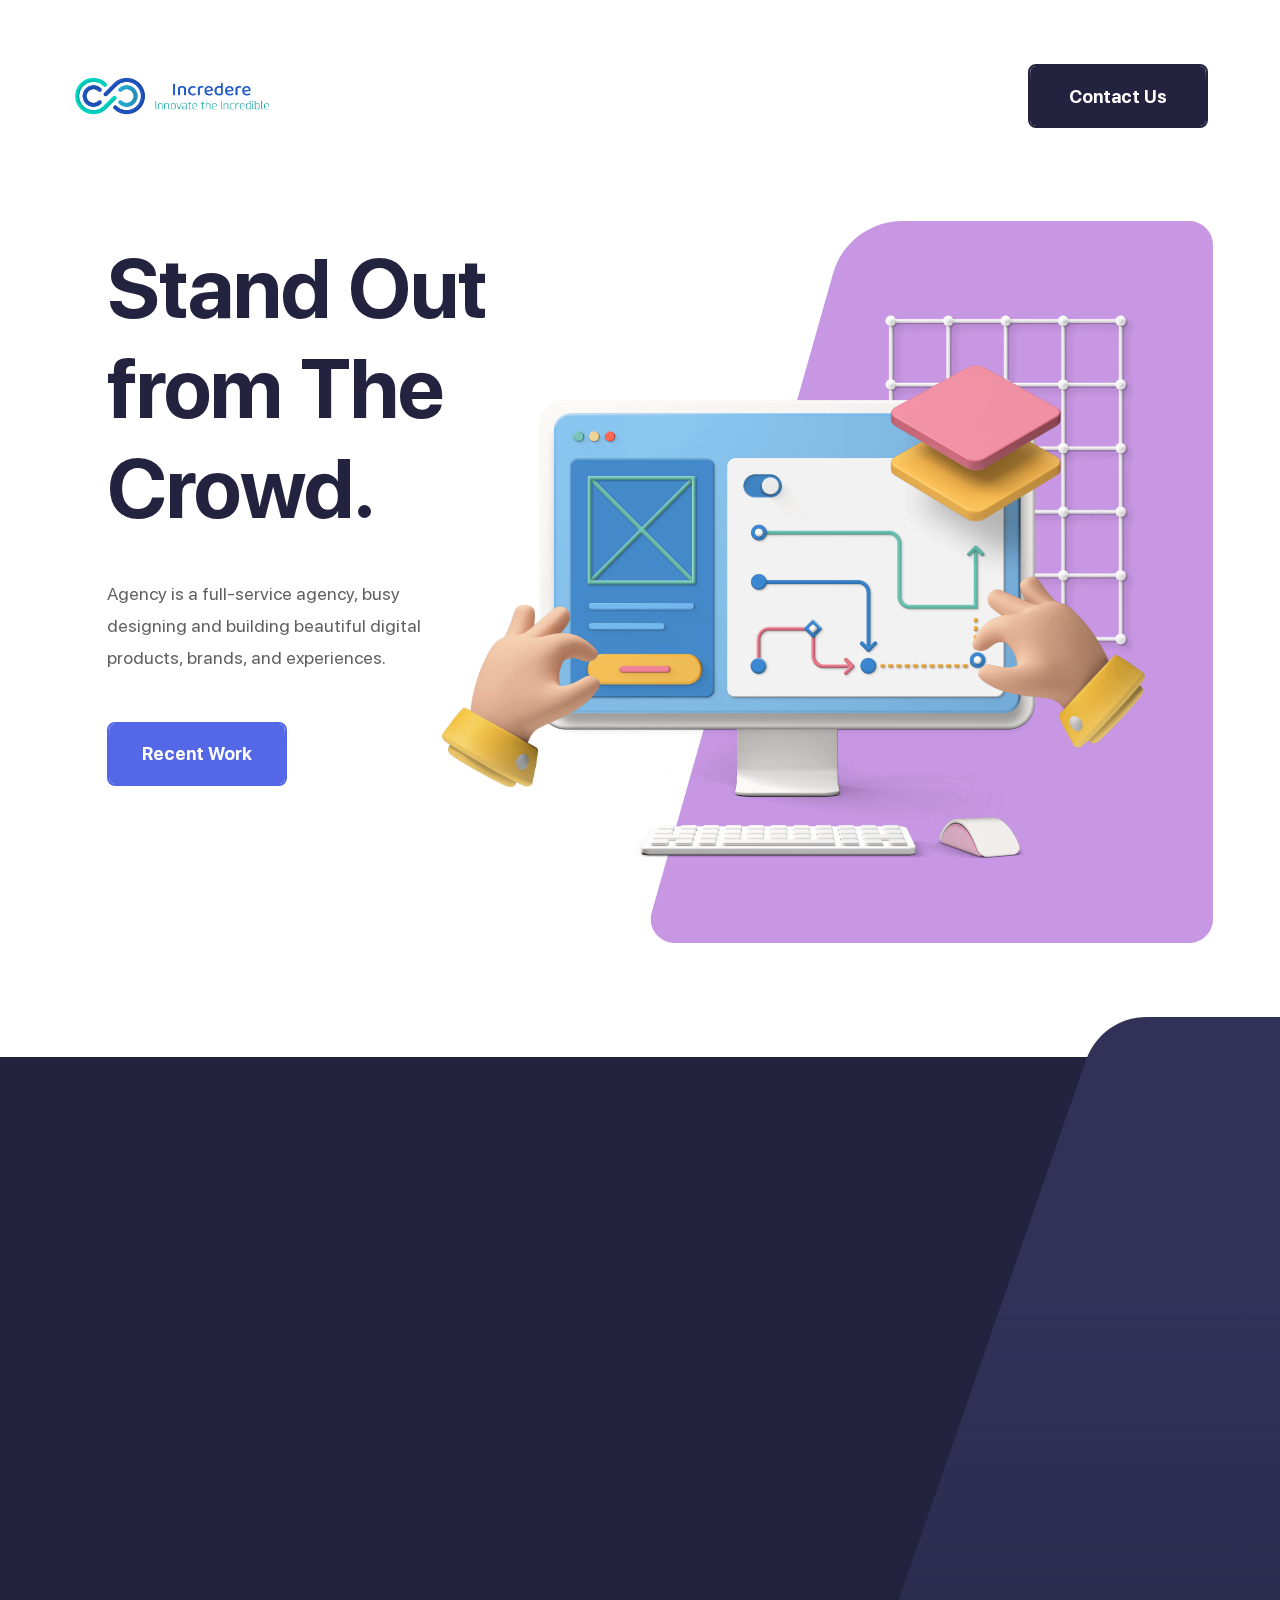
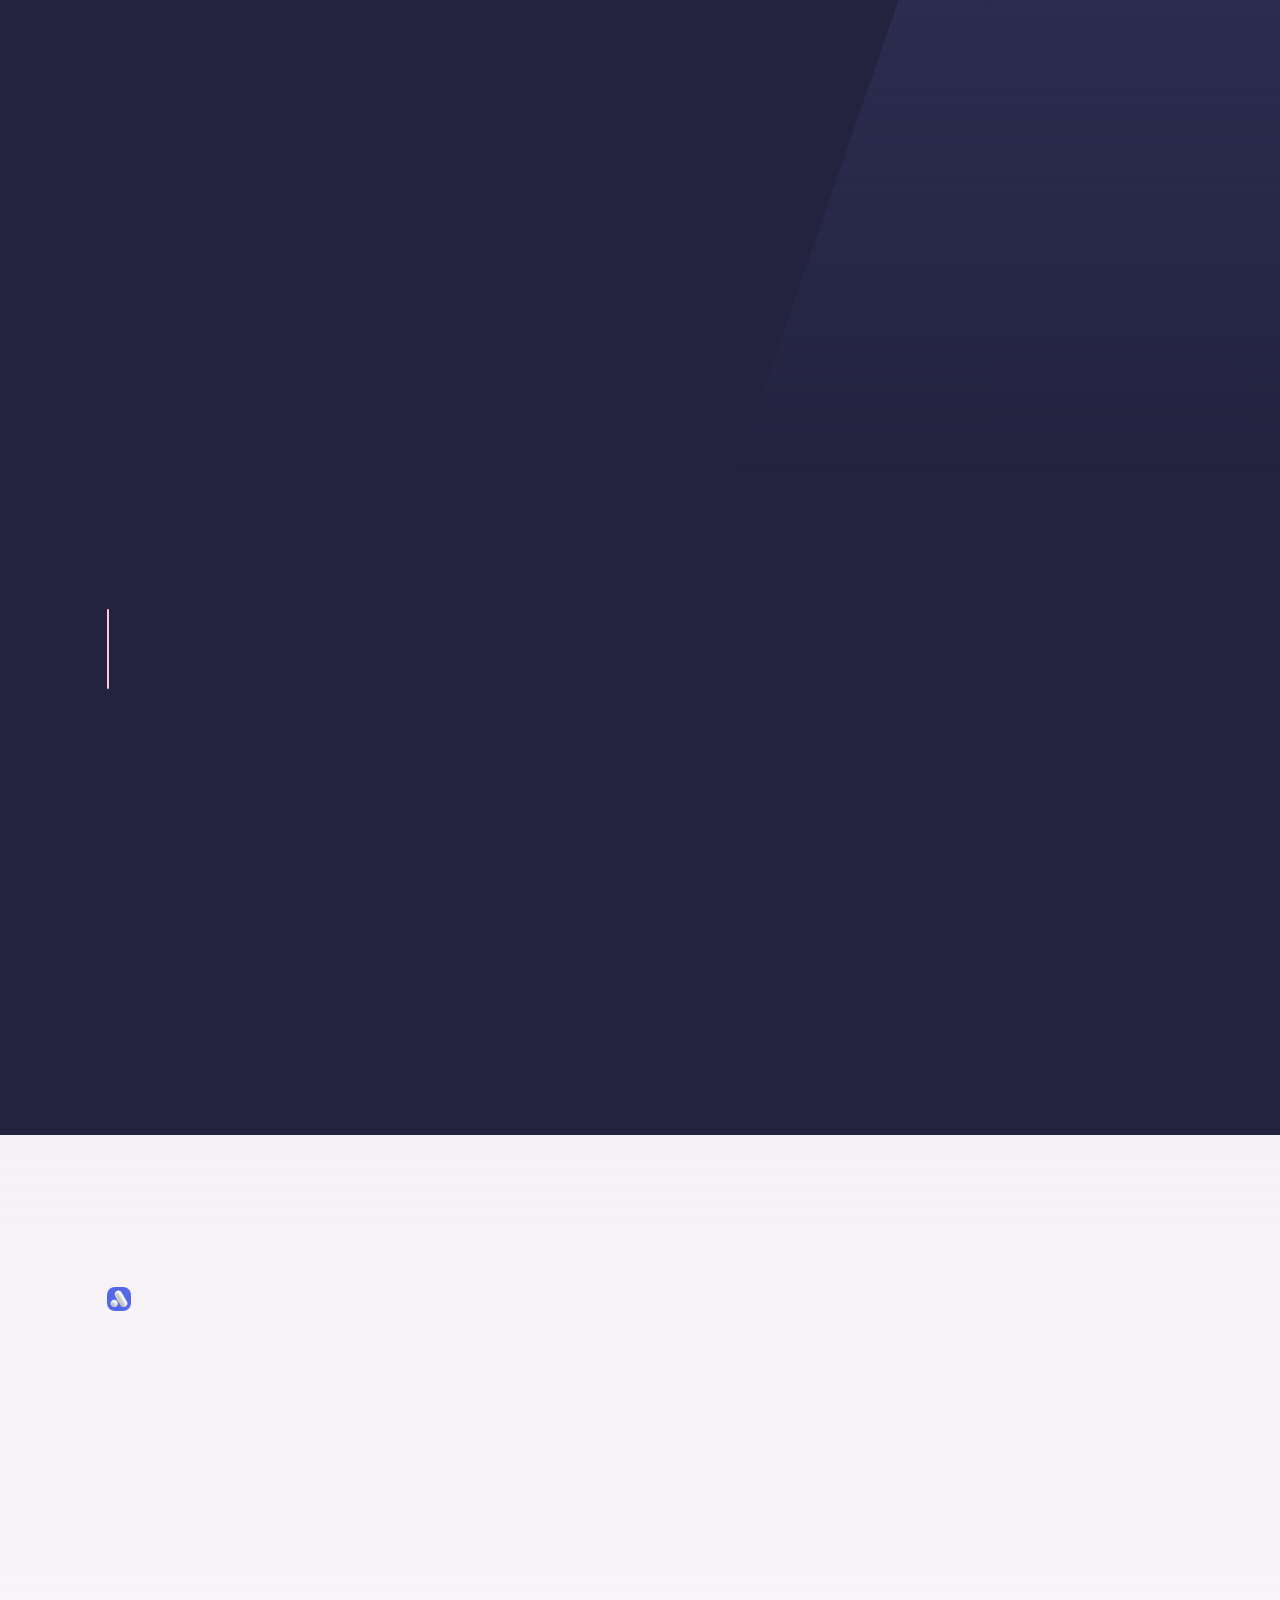
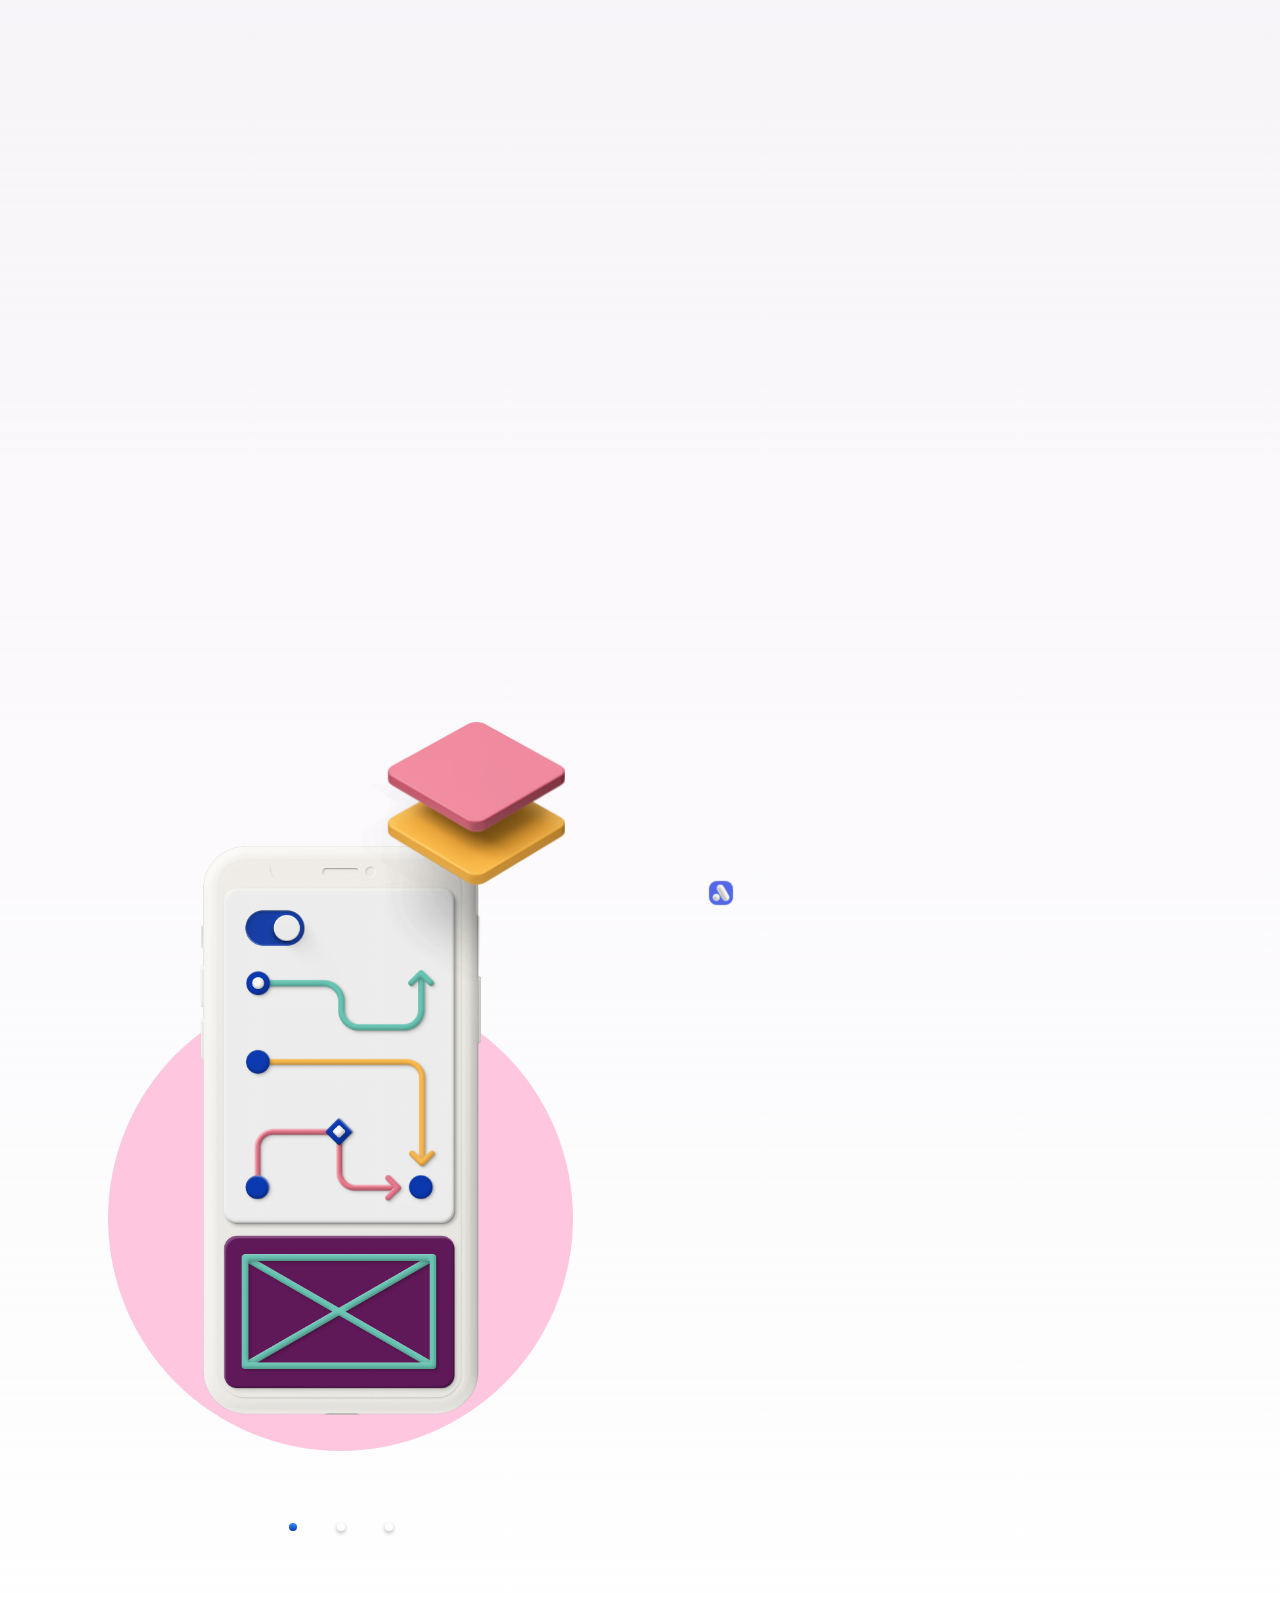
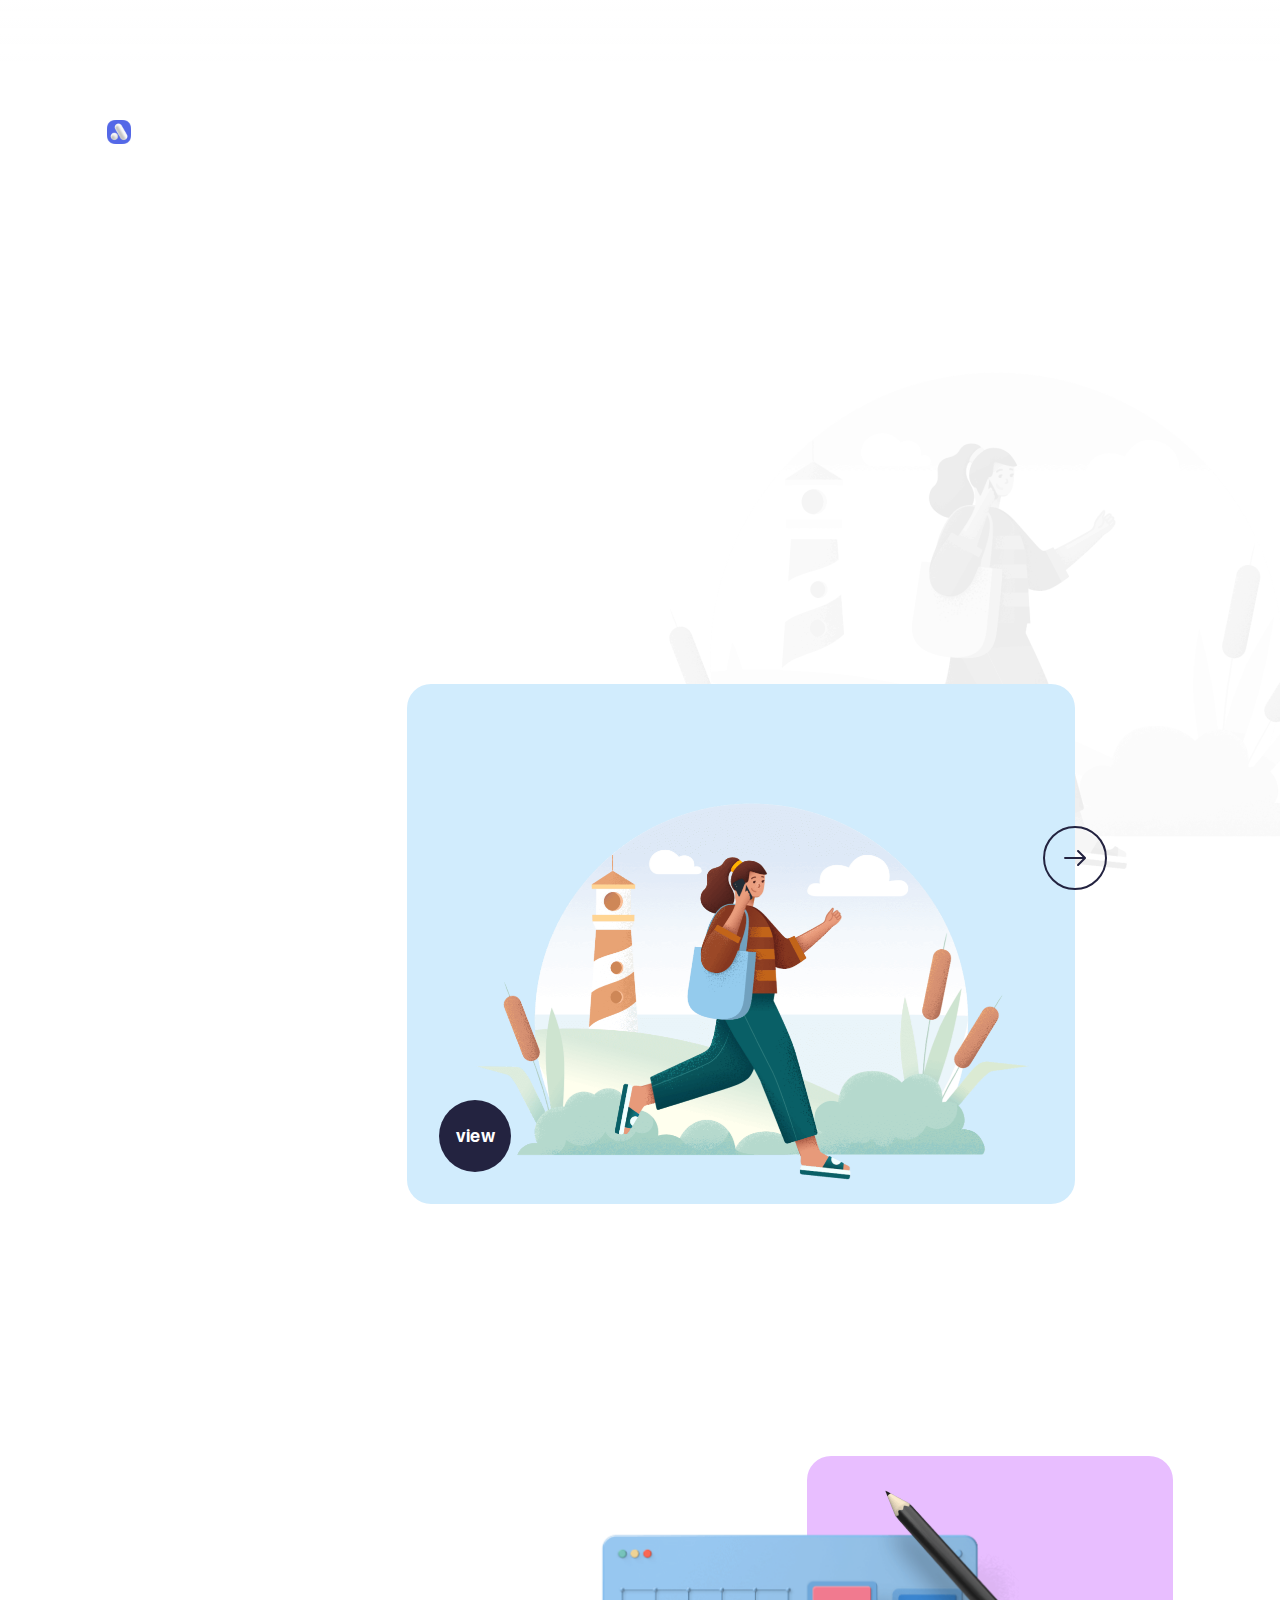
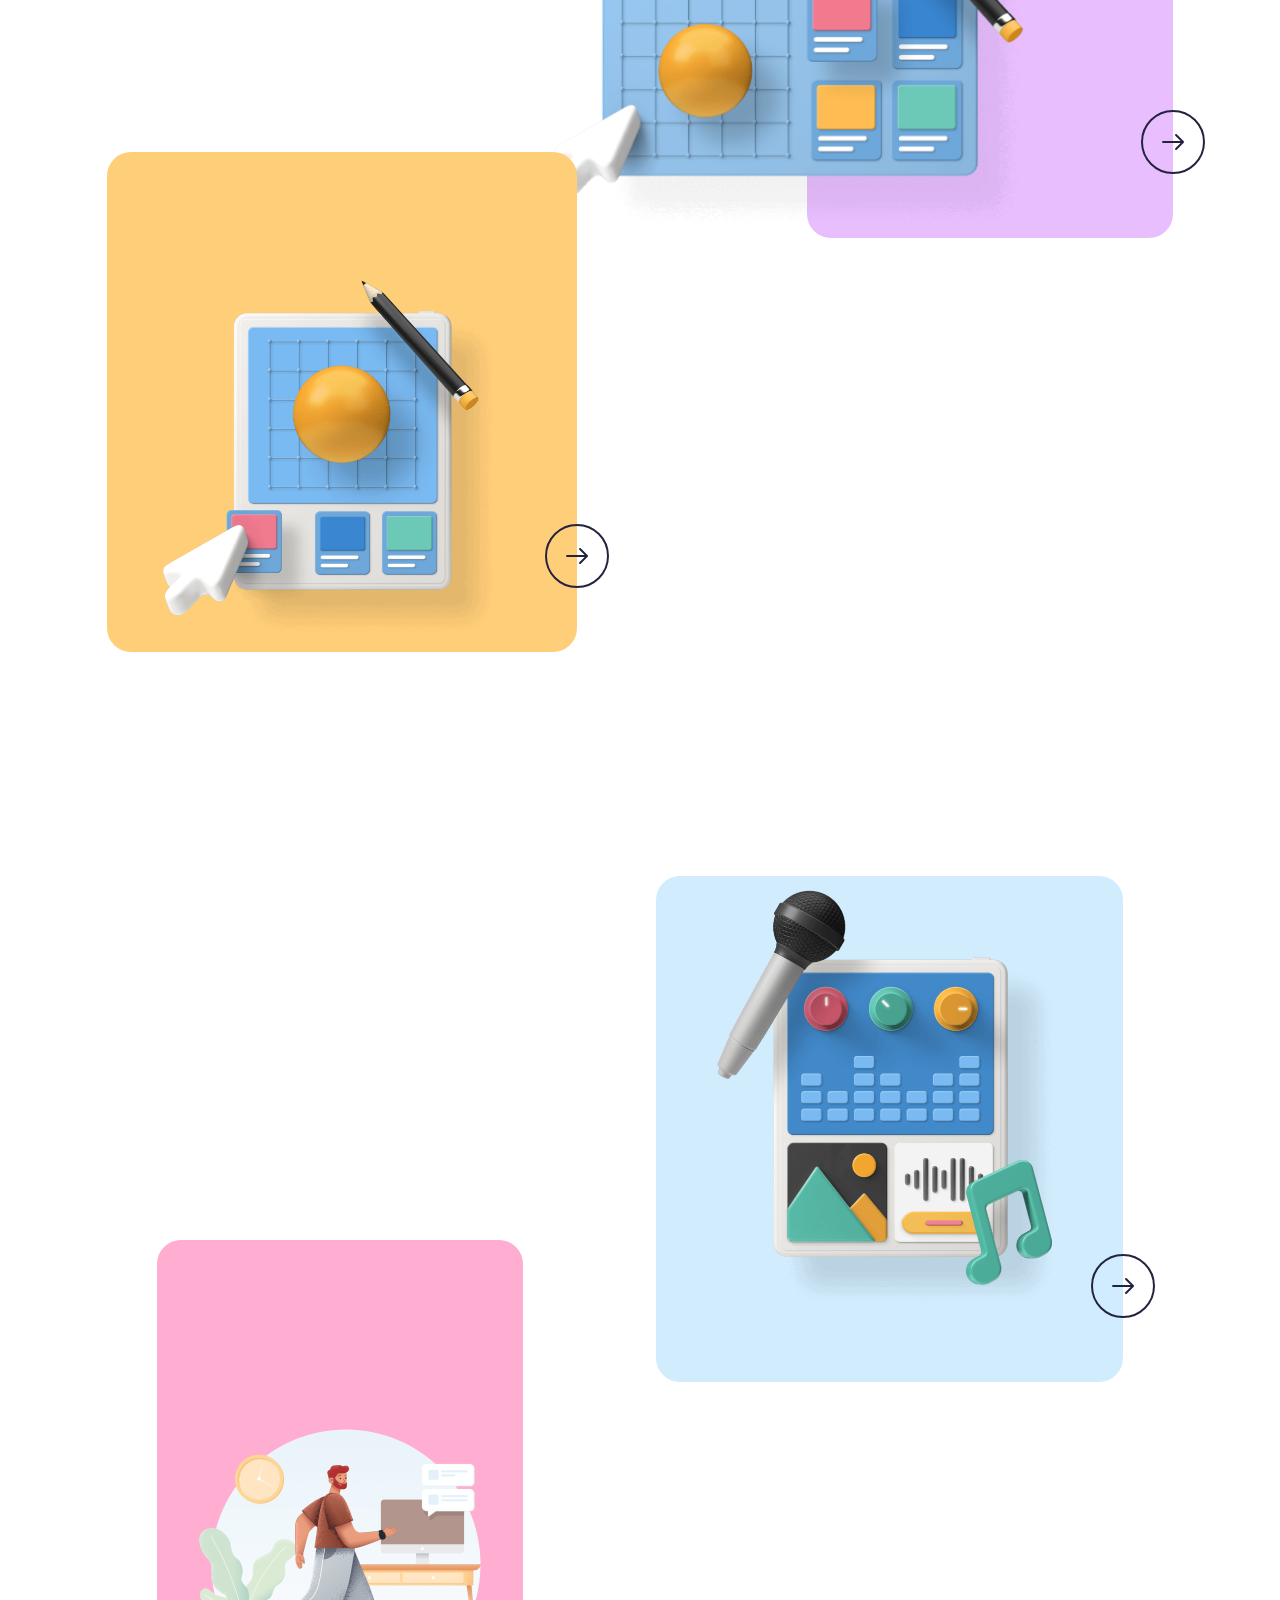
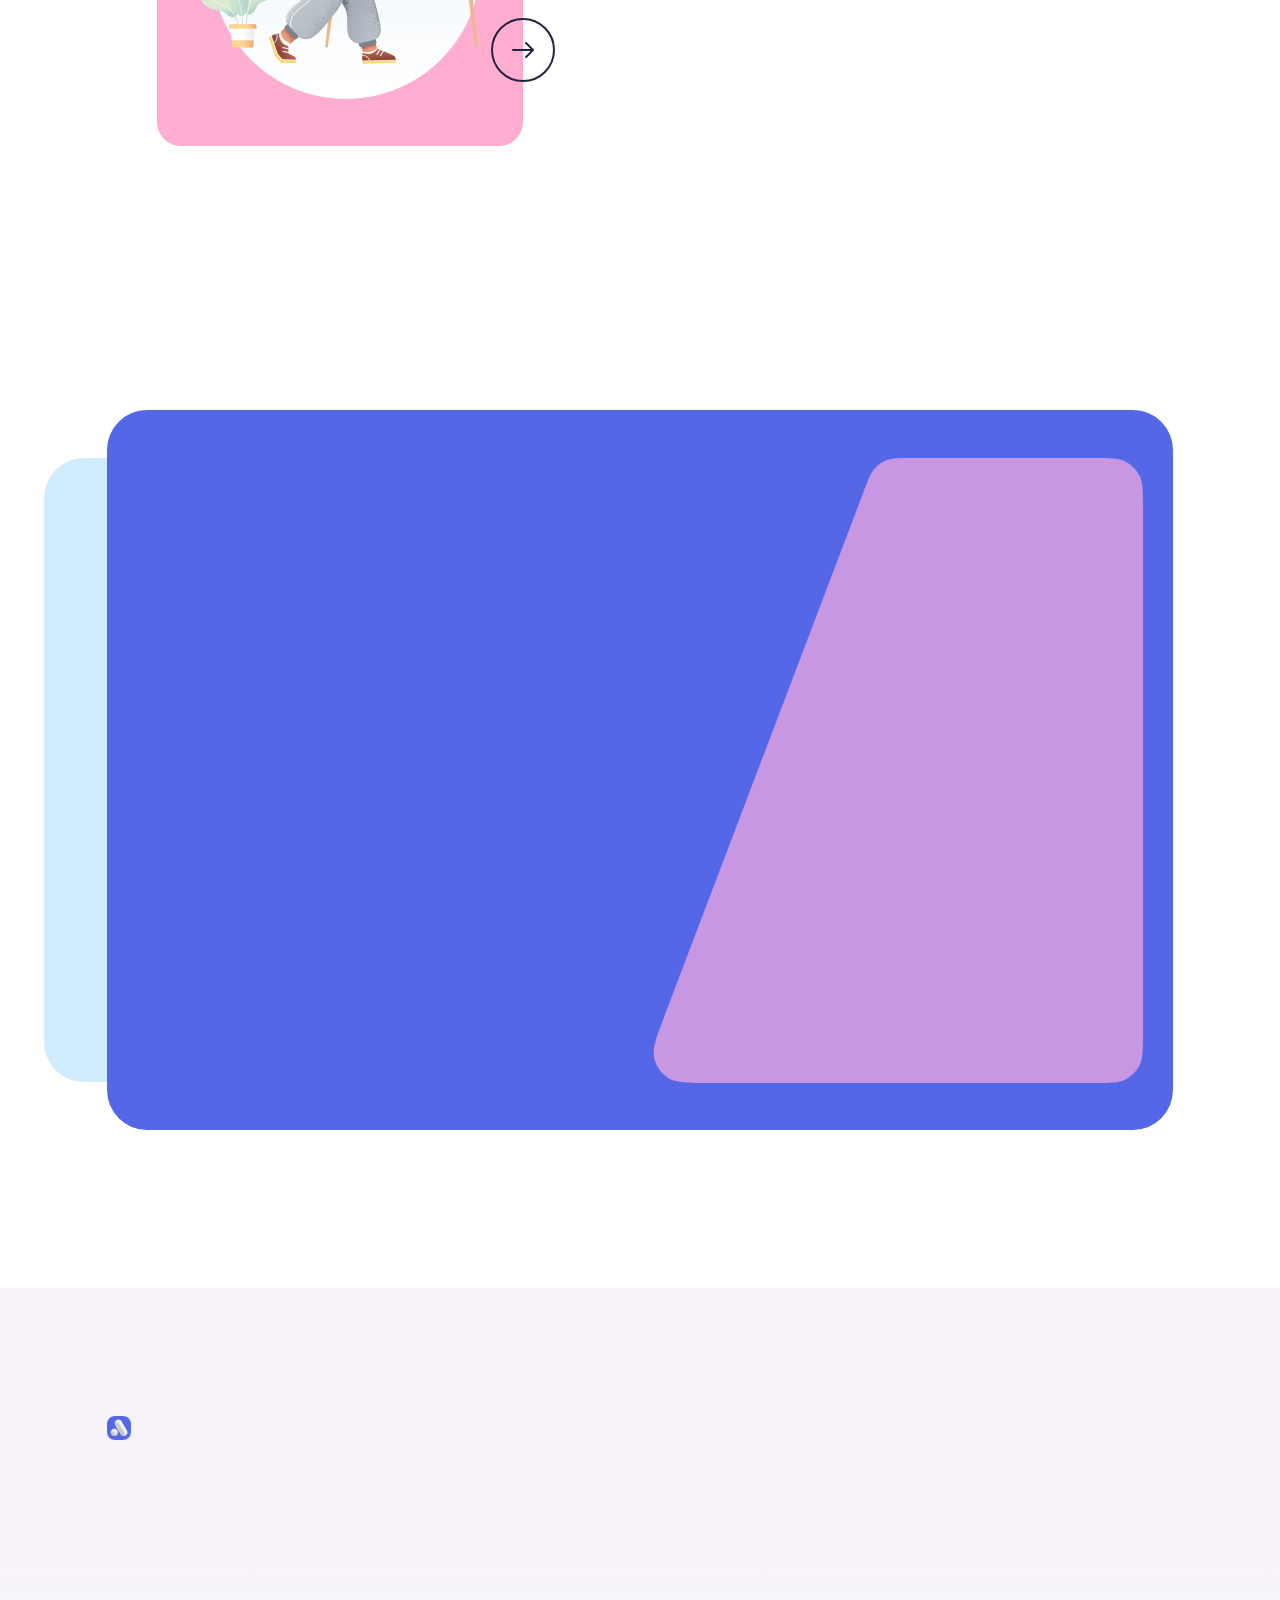
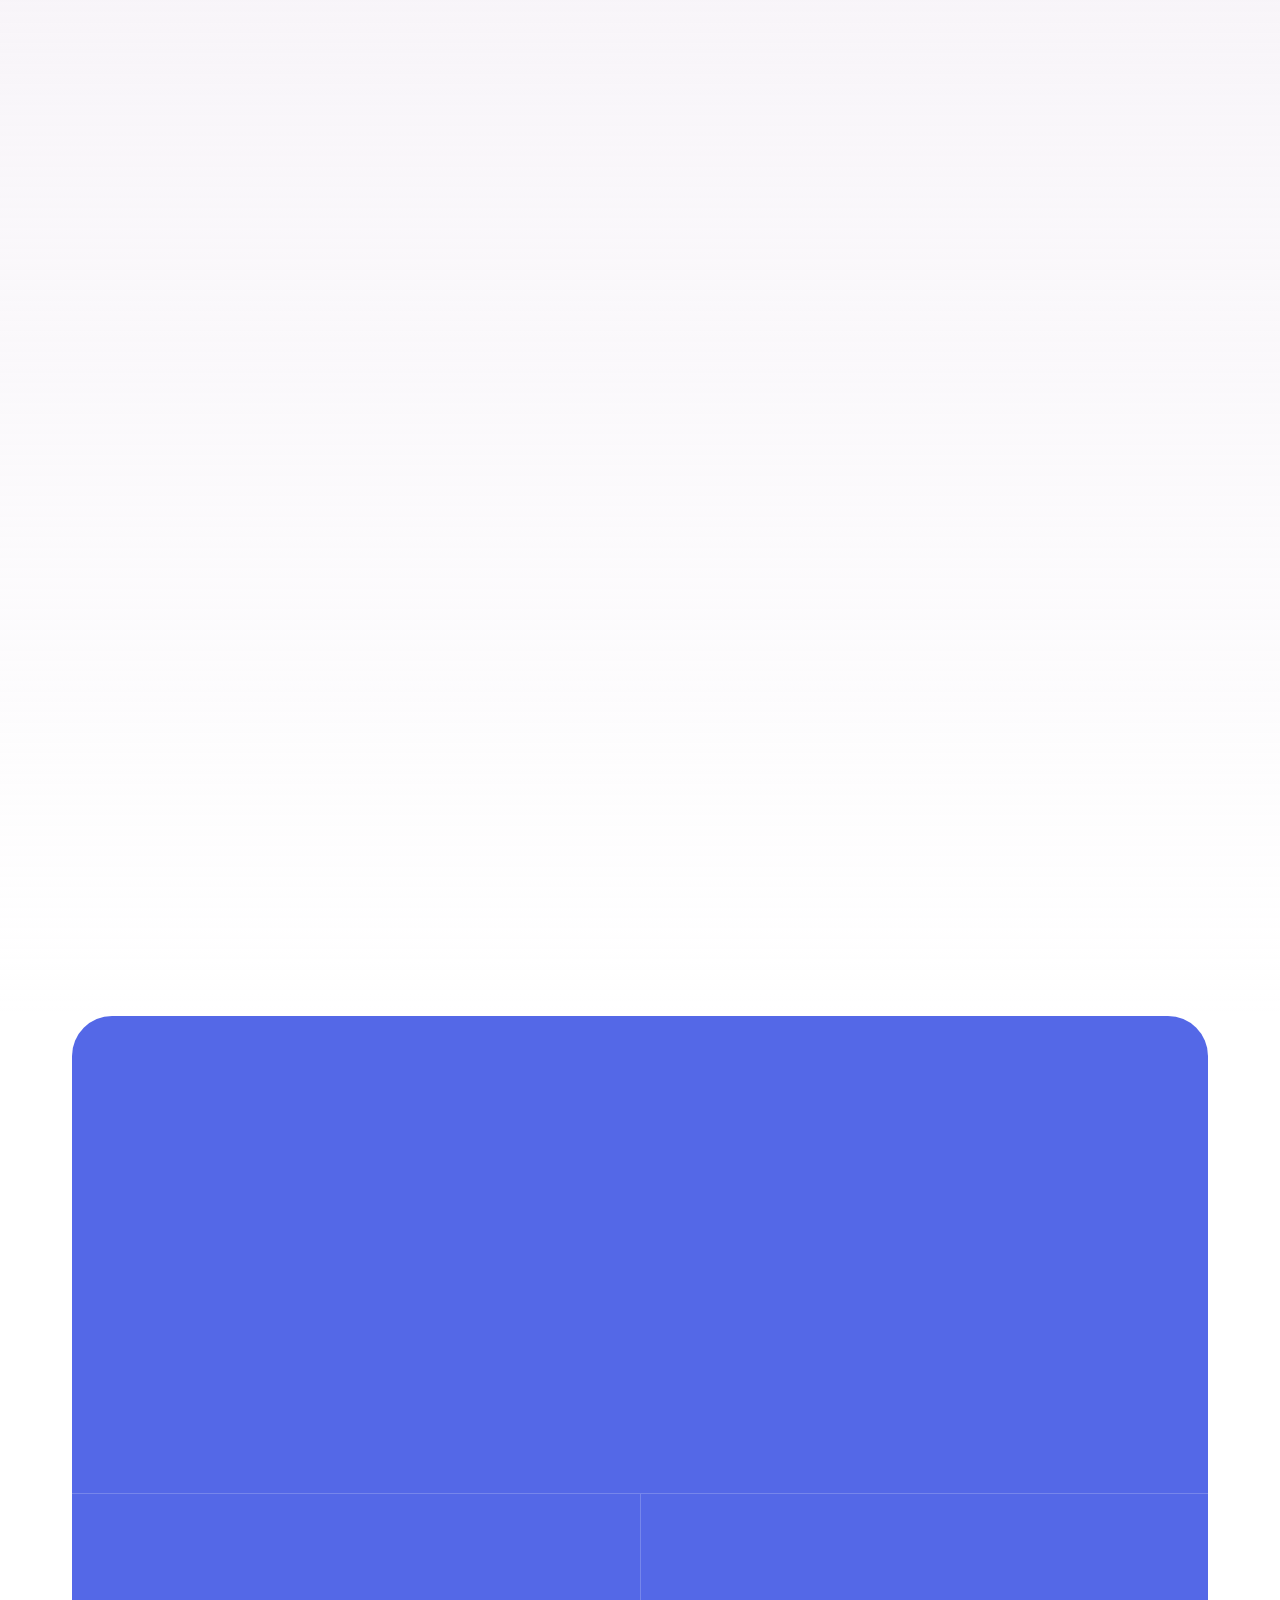
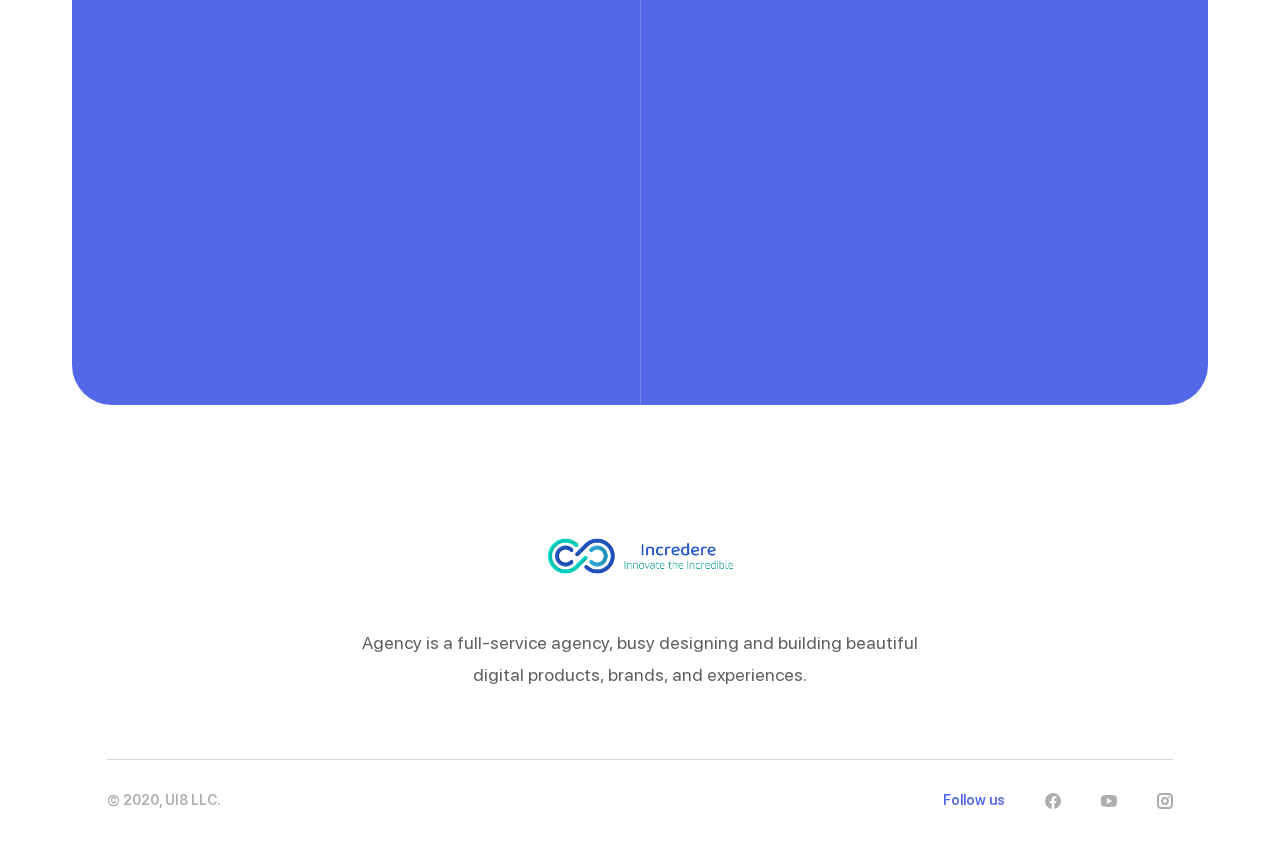
==== index.html @ 79aede1c "Initiate Incredere v1" ====
<!DOCTYPE html>
<html lang="en">
<meta http-equiv="content-type" content="text/html;charset=UTF-8" />
<head>
    <meta charset="utf-8">
    <title>Incredere - Innovate the Incredible</title>
    <meta http-equiv="X-UA-Compatible" content="IE=Edge">
    <meta name="viewport" content="width=device-width, initial-scale=1, maximum-scale=1.0, user-scalable=no">
    <meta name="format-detection" content="telephone=no">
    <link rel="apple-touch-icon" sizes="180x180" href="img/apple-touch-icon.png">
    <link rel="icon" type="image/png" sizes="32x32" href="img/favicon-32x32.png">
    <link rel="icon" type="image/png" sizes="16x16" href="img/favicon-16x16.png">
    <link rel="manifest" href="img/site.html">
    <link rel="mask-icon" href="img/safari-pinned-tab.svg" color="#5bbad5">
    <meta name="msapplication-TileColor" content="#da532c">
    <meta name="theme-color" content="#ffffff">
    <meta name="description" content="Web Design and Development Agency">
    <meta name="twitter:card" content="summary">
    <meta name="twitter:site" content="@ui8">
    <meta name="twitter:title" content="Increder">
    <meta name="twitter:description" content="Web Design and Development Agency">
    <meta name="twitter:creator" content="@ui8">
    <meta name="twitter:image" content="img/twitter-card.jpg">
    <meta property="og:title" content="Increder">
    <meta property="og:type" content="Article">
    <meta property="og:url" content="https://atiqisrak.netlify.app">
    <meta property="og:image" content="img/fb-og-image.jpg">
    <meta property="og:description" content="Web Design and Development Agency">
    <meta property="og:site_name" content="Increder">
    <meta property="fb:admins" content="487945121354">
    <link rel="stylesheet" media="all" href="css/app.css">
    <script>
      var viewportmeta = document.querySelector('meta[name="viewport"]');
      if (viewportmeta)
      {
        if (screen.width < 375)
        {
          var newScale = screen.width / 375;
          viewportmeta.content = 'width=375, minimum-scale=' + newScale + ', maximum-scale=1.0, user-scalable=no, initial-scale=' + newScale + '';
        }
        else
        {
          viewportmeta.content = 'width=device-width, maximum-scale=1.0, initial-scale=1.0';
        }
      }

    </script>
  </head>
  <body>
    <div class="page">
      <div class="main">
        <div class="header js-header">
          <div class="header__center center"><a class="header__logo js-header-logo" href="index.html">
            <img class="header__pic" src="img/logo.png" alt="" /></a><button class="header__btn btn btn_dark">Contact Us</button></div>
        </div>
        <div class="main__center center">
          <div class="main__wrap">
            <h1 class="main__title title" data-aos>
              <p><span>Stand</span> <span>Out</span></p>
              <p><span>from</span> <span>The</span> </p>
              <p><span>Crowd.</span></p>
            </h1>
            <div class="main__info" data-aos="animation-translate-up" data-aos-delay="200">Agency is a full-service agency, busy designing and building beautiful digital products, brands, and experiences.</div>
            <div class="main__btn" data-aos="animation-translate-up" data-aos-delay="400"><a class="btn btn_primary js-scroll" href="#projects">Recent Work</a></div><a class="main__scroll js-scroll" href="#details" data-aos="animation-translate-up">
              <div class="main__icon">
                <div class="main__arrows"><img class="main__pic" src="img/arrow-down.svg" alt=""><img class="main__pic" src="img/arrow-down.svg" alt=""></div>
              </div>
              <div class="main__text">Scroll down</div>
            </a>
          </div>
          <div class="main__bg" data-aos>
            <div class="main__preview"><img class="main__pic" src="img/main-pic-1.png" alt=""></div>
            <div class="main__preview"><img class="main__pic" src="img/main-pic-2.png" alt=""></div>
            <div class="main__preview"><img class="main__pic js-parallax" data-scale="1.6" data-orientation="up" src="img/main-pic-3.png" alt=""></div>
            <div class="main__preview"><img class="main__pic js-parallax" data-scale="1.3" data-orientation="down" src="img/main-pic-4.png" alt=""></div>
            <div class="main__preview"><img class="main__pic js-parallax" data-scale="1.2" data-orientation="right" src="img/main-pic-5.svg" alt=""></div>
            <div class="main__preview"><img class="main__pic js-parallax" data-scale="1.5" data-orientation="down" src="img/main-pic-6.png" alt=""></div>
          </div>
        </div>
        <div class="line"><svg class="line__svg" xmlns="http://www.w3.org/2000/svg" width="642" height="820">
            <path class="path" fill="none" stroke="#d1ecfd" stroke-width="2" d="M67.002 1c-9.846 2.322-18.256 5.77-25.23 10.347C14.268 29.392 1 59 1 80.242c0 19.465 4.22 33.53 10.7 44.064 8.173 13.266 21.127 23.34 35.946 31.717S81 167.65 99.544 164.4s35.194-14.103 42.438-25.04c6.803-10.273 9.465-18.356 10.034-26.6.594-8.62.814-19.894-12.9-35.218-3.31-3.697-9.405-8.03-15.145-10.693-2.098-.973-14.094-6.014-27.454-5.476-11.45.46-24.028 5.89-30.787 11.675C50.498 86.087 44.87 111.313 47.656 129c2.55 16.172 13.563 35.116 33.645 48.24 11.517 7.526 26.962 13.923 42.67 16.554 15.095 2.53 36.494 6.735 53.47 12.248 16.285 5.29 28.394 11.897 31.848 13.942 6.62 3.92 11.166 8.683 13.38 10.648 4.286 3.803 19.582 21.91 25.16 36.19 9.54 24.417 8.908 49.09 8.256 54.772-1.8 15.703-7 27.963-12.697 37.603-9.28 15.704-21.97 24.68-33.526 28.574-10.768 3.63-20.613 2.77-24.24.96-5.258-2.624-13.262-6.02-18.323-15.728-.928-1.78-2.566-4.622-3.738-9.447-.664-2.732-1.82-19.51 3.738-34.634 2.365-6.435 7.644-21.235 18.323-34.158 14.42-17.453 35.752-33.512 45.406-39.992 16.803-11.278 32.187-19.34 48.6-22.522 3.183-.617 17.907-2.69 31.893-.54 13.195 2.03 25.598 8.157 31.39 11.784 12.017 7.524 21.507 18.63 28.876 37.773 1.484 3.855 2.396 10.446 2.868 15.367.5 5.11.503 8.59 0 14.718-1.117 13.603-4.78 29.58-14.285 47.846-3.29 6.323-8.076 14.9-16.05 25.698-4.696 6.36-13.85 17.642-27.464 33.846l-42.38 50.89c-16.087 20.25-28.28 36.992-36.11 52.17-5.392 10.447-15.198 27.915-20.753 48.628-1.272 4.743-5.466 30.186-2.688 54.394 2.714 23.655 12.28 45.97 21.036 60.27 19.17 31.318 50.474 51.02 59.716 55.687 19.282 9.734 45.952 18.277 76.11 25.364C399.75 772.703 430.5 777.88 466 785.023l175.725 33.055"></path>
          </svg></div>
      </div>
      <div class="details js-details">
        <div class="details__anchor anchor" id="details"></div>
        <div class="bg">
          <div class="bg__preview"><img class="bg__pic js-parallax" data-scale="1.3" data-orientation="left" src="img/bg.svg" alt=""></div>
        </div>
        <div class="details__center center">
          <div class="details__head head">
            <div class="head__box">
              <div class="head__stage stage" data-aos="animation-translate-right"><span class="stage__number">01.</span> Who We Are<div class="stage__logo"><img class="stage__pic" src="img/logo-sm.png" alt=""></div>
              </div>
              <h2 class="head__title h2" data-aos="animation-scale-y" data-aos-delay="200">We Make Designs that Lead and Inpire.</h2>
            </div>
            <div class="head__arrows arrows arrows_white" data-aos="animation-scale-y" data-aos-delay="400"><button class="arrows__prev js-prev"><svg class="icon icon-arrow-prev">
                  <use xlink:href="img/sprite.svg#icon-arrow-prev"></use>
                </svg></button><button class="arrows__next js-next"><svg class="icon icon-arrow-next">
                  <use xlink:href="img/sprite.svg#icon-arrow-next"></use>
                </svg></button></div><select class="head__select js-details-select">
              <option>2017</option>
              <option>2018</option>
              <option>2019</option>
              <option selected>2020</option>
              <option>2021</option>
            </select>
          </div>
          <div class="details__body">
            <div class="details__years" data-aos="animation-translate-right">
              <div class="details__year js-details-year">2017<div class="details__line">
                  <div class="details__dot"></div>
                </div>
              </div>
              <div class="details__year js-details-year">2018<div class="details__line">
                  <div class="details__dot"></div>
                </div>
              </div>
              <div class="details__year js-details-year">2019<div class="details__line">
                  <div class="details__dot"></div>
                </div>
              </div>
              <div class="details__year js-details-year active">2020<div class="details__line">
                  <div class="details__dot"></div>
                </div>
              </div>
              <div class="details__year js-details-year">2021<div class="details__line">
                  <div class="details__dot"></div>
                </div>
              </div>
            </div>
            <div class="details__container" data-aos="animation-translate-up">
              <div class="details__inner">
                <div class="details__slider js-details-slider"><a class="details__preview" href="case.html"><img class="details__pic" src="img/details-pic-1.png" alt=""></a><a class="details__preview" href="case.html"><img class="details__pic" src="img/details-pic-2.png" alt=""></a><a class="details__preview" href="case.html"><img class="details__pic" src="img/details-pic-3.png" alt=""></a><a class="details__preview" href="case.html"><img class="details__pic" src="img/details-pic-1.png" alt=""></a><a class="details__preview" href="case.html"><img class="details__pic" src="img/details-pic-2.png" alt=""></a></div>
              </div>
            </div>
          </div>
          <div class="details__foot">
            <div class="details__wrap">
              <h5 class="details__info h5" data-aos="animation-scale-y">A design team building a curated marketplace for UI designers.</h5>
              <div class="details__text" data-aos="animation-scale-y" data-aos-delay="200">4,404 curated design resources to energize your creative workflow. We're a growing family of 334,531 designers and makers from around the world</div>
              <div class="details__btn" data-aos="animation-scale-y" data-aos-delay="400"><button class="btn btn_primary">Contact Us</button></div>
            </div>
            <div class="details__counter" data-aos>
              <div class="details__front"></div>
              <div class="details__back">
                <div class="details__number number">28</div>
                <div class="details__category h6">Bigest Branding </div>
              </div>
            </div>
          </div>
        </div>
        <div class="line" data-aos="animation-line" data-aos-offset="0"><svg class="line__svg" xmlns="http://www.w3.org/2000/svg" width="542" height="820">
            <path fill="none" stroke="#323259" stroke-width="2" d="M67.002 1c-9.846 2.322-18.256 5.77-25.23 10.347C14.268 29.392 1 59 1 80.242c0 19.465 4.22 33.53 10.7 44.064 8.173 13.266 21.127 23.34 35.946 31.717S81 167.65 99.544 164.4s35.194-14.103 42.438-25.04c6.803-10.273 9.465-18.356 10.034-26.6.594-8.62.814-19.894-12.9-35.218-3.31-3.697-9.405-8.03-15.145-10.693-2.098-.973-14.094-6.014-27.454-5.476-11.45.46-24.028 5.89-30.787 11.675C50.498 86.087 44.87 111.313 47.656 129c2.55 16.172 13.563 35.116 33.645 48.24 11.517 7.526 26.962 13.923 42.67 16.554 15.095 2.53 36.494 6.735 53.47 12.248 16.285 5.29 28.394 11.897 31.848 13.942 6.62 3.92 11.166 8.683 13.38 10.648 4.286 3.803 19.582 21.91 25.16 36.19 9.54 24.417 8.908 49.09 8.256 54.772-1.8 15.703-7 27.963-12.697 37.603-9.28 15.704-21.97 24.68-33.526 28.574-10.768 3.63-20.613 2.77-24.24.96-5.258-2.624-13.262-6.02-18.323-15.728-.928-1.78-2.566-4.622-3.738-9.447-.664-2.732-1.82-19.51 3.738-34.634 2.365-6.435 7.644-21.235 18.323-34.158 14.42-17.453 35.752-33.512 45.406-39.992 16.803-11.278 32.187-19.34 48.6-22.522 3.183-.617 17.907-2.69 31.893-.54 13.195 2.03 25.598 8.157 31.39 11.784 12.017 7.524 21.507 18.63 28.876 37.773 1.484 3.855 2.396 10.446 2.868 15.367.5 5.11.503 8.59 0 14.718-1.117 13.603-4.78 29.58-14.285 47.846-3.29 6.323-8.076 14.9-16.05 25.698-4.696 6.36-13.85 17.642-27.464 33.846l-42.38 50.89c-16.087 20.25-28.28 36.992-36.11 52.17-5.392 10.447-15.198 27.915-20.753 48.628-1.272 4.743-5.466 30.186-2.688 54.394 2.714 23.655 12.28 45.97 21.036 60.27 19.17 31.318 50.474 51.02 59.716 55.687 19.282 9.734 45.952 18.277 76.11 25.364C399.75 772.703 430.5 777.88 466 785.023l175.725 33.055"></path>
          </svg></div>
      </div>
      <div class="wrapper">
        <div class="lines">
          <div class="line" data-aos="animation-line" data-aos-offset="0"><svg class="line__svg" xmlns="http://www.w3.org/2000/svg" width="542" height="820">
              <path fill="none" stroke="#9A97ED" stroke-width="2" d="M67.002 1c-9.846 2.322-18.256 5.77-25.23 10.347C14.268 29.392 1 59 1 80.242c0 19.465 4.22 33.53 10.7 44.064 8.173 13.266 21.127 23.34 35.946 31.717S81 167.65 99.544 164.4s35.194-14.103 42.438-25.04c6.803-10.273 9.465-18.356 10.034-26.6.594-8.62.814-19.894-12.9-35.218-3.31-3.697-9.405-8.03-15.145-10.693-2.098-.973-14.094-6.014-27.454-5.476-11.45.46-24.028 5.89-30.787 11.675C50.498 86.087 44.87 111.313 47.656 129c2.55 16.172 13.563 35.116 33.645 48.24 11.517 7.526 26.962 13.923 42.67 16.554 15.095 2.53 36.494 6.735 53.47 12.248 16.285 5.29 28.394 11.897 31.848 13.942 6.62 3.92 11.166 8.683 13.38 10.648 4.286 3.803 19.582 21.91 25.16 36.19 9.54 24.417 8.908 49.09 8.256 54.772-1.8 15.703-7 27.963-12.697 37.603-9.28 15.704-21.97 24.68-33.526 28.574-10.768 3.63-20.613 2.77-24.24.96-5.258-2.624-13.262-6.02-18.323-15.728-.928-1.78-2.566-4.622-3.738-9.447-.664-2.732-1.82-19.51 3.738-34.634 2.365-6.435 7.644-21.235 18.323-34.158 14.42-17.453 35.752-33.512 45.406-39.992 16.803-11.278 32.187-19.34 48.6-22.522 3.183-.617 17.907-2.69 31.893-.54 13.195 2.03 25.598 8.157 31.39 11.784 12.017 7.524 21.507 18.63 28.876 37.773 1.484 3.855 2.396 10.446 2.868 15.367.5 5.11.503 8.59 0 14.718-1.117 13.603-4.78 29.58-14.285 47.846-3.29 6.323-8.076 14.9-16.05 25.698-4.696 6.36-13.85 17.642-27.464 33.846l-42.38 50.89c-16.087 20.25-28.28 36.992-36.11 52.17-5.392 10.447-15.198 27.915-20.753 48.628-1.272 4.743-5.466 30.186-2.688 54.394 2.714 23.655 12.28 45.97 21.036 60.27 19.17 31.318 50.474 51.02 59.716 55.687 19.282 9.734 45.952 18.277 76.11 25.364C399.75 772.703 430.5 777.88 466 785.023l175.725 33.055"></path>
            </svg></div>
          <div class="line" data-aos="animation-line" data-aos-offset="0"><svg class="line__svg" xmlns="http://www.w3.org/2000/svg" width="542" height="820">
              <path fill="none" stroke="#9A97ED" stroke-width="2" d="M67.002 1c-9.846 2.322-18.256 5.77-25.23 10.347C14.268 29.392 1 59 1 80.242c0 19.465 4.22 33.53 10.7 44.064 8.173 13.266 21.127 23.34 35.946 31.717S81 167.65 99.544 164.4s35.194-14.103 42.438-25.04c6.803-10.273 9.465-18.356 10.034-26.6.594-8.62.814-19.894-12.9-35.218-3.31-3.697-9.405-8.03-15.145-10.693-2.098-.973-14.094-6.014-27.454-5.476-11.45.46-24.028 5.89-30.787 11.675C50.498 86.087 44.87 111.313 47.656 129c2.55 16.172 13.563 35.116 33.645 48.24 11.517 7.526 26.962 13.923 42.67 16.554 15.095 2.53 36.494 6.735 53.47 12.248 16.285 5.29 28.394 11.897 31.848 13.942 6.62 3.92 11.166 8.683 13.38 10.648 4.286 3.803 19.582 21.91 25.16 36.19 9.54 24.417 8.908 49.09 8.256 54.772-1.8 15.703-7 27.963-12.697 37.603-9.28 15.704-21.97 24.68-33.526 28.574-10.768 3.63-20.613 2.77-24.24.96-5.258-2.624-13.262-6.02-18.323-15.728-.928-1.78-2.566-4.622-3.738-9.447-.664-2.732-1.82-19.51 3.738-34.634 2.365-6.435 7.644-21.235 18.323-34.158 14.42-17.453 35.752-33.512 45.406-39.992 16.803-11.278 32.187-19.34 48.6-22.522 3.183-.617 17.907-2.69 31.893-.54 13.195 2.03 25.598 8.157 31.39 11.784 12.017 7.524 21.507 18.63 28.876 37.773 1.484 3.855 2.396 10.446 2.868 15.367.5 5.11.503 8.59 0 14.718-1.117 13.603-4.78 29.58-14.285 47.846-3.29 6.323-8.076 14.9-16.05 25.698-4.696 6.36-13.85 17.642-27.464 33.846l-42.38 50.89c-16.087 20.25-28.28 36.992-36.11 52.17-5.392 10.447-15.198 27.915-20.753 48.628-1.272 4.743-5.466 30.186-2.688 54.394 2.714 23.655 12.28 45.97 21.036 60.27 19.17 31.318 50.474 51.02 59.716 55.687 19.282 9.734 45.952 18.277 76.11 25.364C399.75 772.703 430.5 777.88 466 785.023l175.725 33.055"></path>
            </svg></div>
        </div>
        <div class="work js-work">
          <div class="work__anchor anchor" id="work"></div>
          <div class="work__center center">
            <div class="work__head head">
              <div class="head__box">
                <div class="head__stage stage"><span class="stage__line" data-aos="animation-translate-right"><span class="stage__number">02.</span> What We Do</span>
                  <div class="stage__logo"><img class="stage__pic" src="img/logo-sm.png" alt=""></div>
                </div>
                <h2 class="head__title h2" data-aos="animation-scale-y" data-aos-delay="200">We Make Designs that Lead and Inpire.</h2>
              </div>
              <div class="head__arrows arrows" data-aos="animation-scale-y" data-aos-delay="400"><button class="arrows__prev js-prev"><svg class="icon icon-arrow-prev">
                    <use xlink:href="img/sprite.svg#icon-arrow-prev"></use>
                  </svg></button><button class="arrows__next js-next"><svg class="icon icon-arrow-next">
                    <use xlink:href="img/sprite.svg#icon-arrow-next"></use>
                  </svg></button></div>
            </div>
            <div class="work__inner" data-aos="animation-translate-up">
              <div class="work__container">
                <div class="work__slider js-work-slider">
                  <div class="work__slide">
                    <div class="work__item">
                      <div class="work__preview"><img class="work__pic" src="img/work-pic-1.png" alt=""></div>
                      <h6 class="work__category h6">Strategy</h6>
                    </div>
                  </div>
                  <div class="work__slide">
                    <div class="work__item">
                      <div class="work__preview"><img class="work__pic" src="img/work-pic-2.png" alt=""></div>
                      <h6 class="work__category h6">Branding</h6>
                    </div>
                  </div>
                  <div class="work__slide">
                    <div class="work__item">
                      <div class="work__preview"><img class="work__pic" src="img/work-pic-3.png" alt=""></div>
                      <h6 class="work__category h6">Interactive</h6>
                    </div>
                  </div>
                  <div class="work__slide">
                    <div class="work__item">
                      <div class="work__preview"><img class="work__pic" src="img/work-pic-4.png" alt=""></div>
                      <h6 class="work__category h6">Communicate</h6>
                    </div>
                  </div>
                  <div class="work__slide">
                    <div class="work__item">
                      <div class="work__preview"><img class="work__pic" src="img/work-pic-5.png" alt=""></div>
                      <h6 class="work__category h6">Copywriting</h6>
                    </div>
                  </div>
                  <div class="work__slide">
                    <div class="work__item">
                      <div class="work__preview"><img class="work__pic" src="img/work-pic-6.png" alt=""></div>
                      <h6 class="work__category h6">Web Design</h6>
                    </div>
                  </div>
                  <div class="work__slide">
                    <div class="work__item">
                      <div class="work__preview"><img class="work__pic" src="img/work-pic-7.png" alt=""></div>
                      <h6 class="work__category h6">Mobile App</h6>
                    </div>
                  </div>
                  <div class="work__slide">
                    <div class="work__item">
                      <div class="work__preview"><img class="work__pic" src="img/work-pic-8.png" alt=""></div>
                      <h6 class="work__category h6">Motion Design</h6>
                    </div>
                  </div>
                </div>
              </div>
            </div>
          </div>
        </div>
        <div class="achievement">
          <div class="achievement__center center">
            <div class="achievement__container">
              <div class="achievement__slider js-achievement-slider">
                <div class="achievement__slide">
                  <div class="achievement__group">
                    <div class="achievement__preview"><img class="achievement__pic" src="img/achievement-pic-1.png" alt=""></div>
                    <div class="achievement__preview"><img class="achievement__pic js-parallax" data-scale="1.3" data-orientation="up" src="img/achievement-pic-2.svg" alt=""></div>
                    <div class="achievement__preview"><img class="achievement__pic js-parallax" data-scale="1.4" data-orientation="down" src="img/achievement-pic-3.png" alt=""></div>
                  </div>
                </div>
                <div class="achievement__slide">
                  <div class="achievement__group">
                    <div class="achievement__preview"><img class="achievement__pic" src="img/achievement-pic-1.png" alt=""></div>
                    <div class="achievement__preview"><img class="achievement__pic" src="img/achievement-pic-2.svg" alt=""></div>
                    <div class="achievement__preview"><img class="achievement__pic" src="img/achievement-pic-3.png" alt=""></div>
                  </div>
                </div>
                <div class="achievement__slide">
                  <div class="achievement__group">
                    <div class="achievement__preview"><img class="achievement__pic" src="img/achievement-pic-1.png" alt=""></div>
                    <div class="achievement__preview"><img class="achievement__pic" src="img/achievement-pic-2.svg" alt=""></div>
                    <div class="achievement__preview"><img class="achievement__pic" src="img/achievement-pic-3.png" alt=""></div>
                  </div>
                </div>
              </div>
            </div>
            <div class="achievement__wrap">
              <div class="achievement__stage stage"><span class="stage__line" data-aos="animation-translate-right"><span class="stage__number">03.</span> Achievement</span>
                <div class="stage__logo"><img class="stage__pic" src="img/logo-sm.png" alt=""></div>
              </div>
              <h5 class="achievement__title h5" data-aos="animation-scale-y" data-aos-delay="200">A design team building a curated marketplace for UI designers.</h5>
              <div class="achievement__number number" data-aos><span>6</span><span>8</span></div>
              <div class="achievement__info h6" data-aos="animation-scale-y" data-aos-delay="600"><span>😎</span>Successful Projects</div>
            </div>
          </div>
        </div>
      </div>
      <div class="projects">
        <div class="projects__anchor anchor" id="projects"></div>
        <div class="projects__center center">
          <div class="projects__head head">
            <div class="head__box">
              <div class="head__stage stage"><span class="stage__line" data-aos="animation-translate-right"><span class="stage__number">04.</span> Famous Projects</span>
                <div class="stage__logo"><img class="stage__pic" src="img/logo-sm.png" alt=""></div>
              </div>
              <h2 class="head__title title" data-aos="animation-scale-y" data-aos-delay="200">Our Partnerships</h2>
              <div class="head__text" data-aos="animation-scale-y" data-aos-delay="400">Agency is a full-service agency, busy designing and building beautiful digital products, brands, and experiences.</div>
            </div>
            <div class="head__btns" data-aos="animation-scale-y" data-aos-delay="400"><button class="head__btn btn btn_primary">Contact Us</button></div>
          </div>
          <div class="projects__body">
            <div class="projects__desc">
              <div class="projects__category category" data-aos="animation-scale-y">Featured Product</div>
              <h4 class="projects__info h4" data-aos="animation-scale-y" data-aos-delay="200">Sapiens: The Free Character Builder App.</h4>
              <div class="projects__text" data-aos="animation-scale-y" data-aos-delay="400">Beautiful library of modular, component-based character illustrations free to use for all your personal or client projects.</div><a class="projects__arrow arrow" data-aos="animation-scale-y" data-aos-delay="600" href="case.html">
                <div class="arrow__line"><svg class="icon icon-arrow-next">
                    <use xlink:href="img/sprite.svg#icon-arrow-next"></use>
                  </svg><svg class="icon icon-arrow-next">
                    <use xlink:href="img/sprite.svg#icon-arrow-next"></use>
                  </svg></div>
              </a>
            </div>
            <div class="projects__preview"><a class="projects__view" href="case.html">view</a><a class="projects__arrow arrow" href="case.html">
                <div class="arrow__line"><svg class="icon icon-arrow-next">
                    <use xlink:href="img/sprite.svg#icon-arrow-next"></use>
                  </svg><svg class="icon icon-arrow-next">
                    <use xlink:href="img/sprite.svg#icon-arrow-next"></use>
                  </svg></div>
              </a>
              <div class="projects__img"><img class="projects__pic js-parallax" data-scale="1.3" data-orientation="up" src="img/projects-pic-1.png" alt=""></div>
            </div>
          </div>
          <div class="projects__list">
            <div class="projects__item">
              <h4 class="projects__info h4" data-aos="animation-scale-y">Bento Vol. 2</h4>
              <div class="projects__preview">
                <div class="projects__img"><img class="projects__pic js-parallax" data-scale="1.3" data-orientation="right" src="img/projects-pic-2.png" alt=""></div><a class="projects__arrow arrow" href="case.html">
                  <div class="arrow__line"><svg class="icon icon-arrow-next">
                      <use xlink:href="img/sprite.svg#icon-arrow-next"></use>
                    </svg><svg class="icon icon-arrow-next">
                      <use xlink:href="img/sprite.svg#icon-arrow-next"></use>
                    </svg></div>
                </a>
              </div>
              <div class="projects__text" data-aos="animation-scale-y" data-aos-offset="200">Agency is a full-service agency, busy designing and building beautiful digital products, brands, and experiences.</div><a class="projects__arrow arrow" data-aos="animation-scale-y" data-aos-delay="400" href="case.html">
                <div class="arrow__line"><svg class="icon icon-arrow-next">
                    <use xlink:href="img/sprite.svg#icon-arrow-next"></use>
                  </svg><svg class="icon icon-arrow-next">
                    <use xlink:href="img/sprite.svg#icon-arrow-next"></use>
                  </svg></div>
              </a>
            </div>
            <div class="projects__item">
              <h4 class="projects__info h4" data-aos="animation-scale-y">Bento 3D Illustration</h4>
              <div class="projects__preview">
                <div class="projects__img"><img class="projects__pic js-parallax" data-scale="1.3" data-orientation="up" src="img/projects-pic-3.png" alt=""></div><a class="projects__arrow arrow" href="case.html">
                  <div class="arrow__line"><svg class="icon icon-arrow-next">
                      <use xlink:href="img/sprite.svg#icon-arrow-next"></use>
                    </svg><svg class="icon icon-arrow-next">
                      <use xlink:href="img/sprite.svg#icon-arrow-next"></use>
                    </svg></div>
                </a>
              </div>
              <div class="projects__text" data-aos="animation-scale-y" data-aos-offset="200">Agency is a full-service agency, busy designing and building beautiful digital products, brands, and experiences.</div><a class="projects__arrow arrow" data-aos="animation-scale-y" data-aos-delay="400" href="case.html">
                <div class="arrow__line"><svg class="icon icon-arrow-next">
                    <use xlink:href="img/sprite.svg#icon-arrow-next"></use>
                  </svg><svg class="icon icon-arrow-next">
                    <use xlink:href="img/sprite.svg#icon-arrow-next"></use>
                  </svg></div>
              </a>
            </div>
            <div class="projects__item">
              <h4 class="projects__info h4" data-aos="animation-scale-y">Bento Vol. 3</h4>
              <div class="projects__preview">
                <div class="projects__img"><img class="projects__pic js-parallax" data-scale="1.2" data-orientation="down" src="img/projects-pic-4.png" alt=""></div><a class="projects__arrow arrow" href="case.html">
                  <div class="arrow__line"><svg class="icon icon-arrow-next">
                      <use xlink:href="img/sprite.svg#icon-arrow-next"></use>
                    </svg><svg class="icon icon-arrow-next">
                      <use xlink:href="img/sprite.svg#icon-arrow-next"></use>
                    </svg></div>
                </a>
              </div>
              <div class="projects__text" data-aos="animation-scale-y" data-aos-offset="200">Agency is a full-service agency, busy designing and building beautiful digital products, brands, and experiences.</div><a class="projects__arrow arrow" data-aos="animation-scale-y" data-aos-delay="400" href="case.html">
                <div class="arrow__line"><svg class="icon icon-arrow-next">
                    <use xlink:href="img/sprite.svg#icon-arrow-next"></use>
                  </svg><svg class="icon icon-arrow-next">
                    <use xlink:href="img/sprite.svg#icon-arrow-next"></use>
                  </svg></div>
              </a>
            </div>
            <div class="projects__item">
              <h4 class="projects__info h4" data-aos="animation-scale-y">Sapiens: Man</h4>
              <div class="projects__preview">
                <div class="projects__img"><img class="projects__pic js-parallax" data-scale="1.4" data-orientation="up" src="img/projects-pic-5.png" alt=""></div><a class="projects__arrow arrow" href="case.html">
                  <div class="arrow__line"><svg class="icon icon-arrow-next">
                      <use xlink:href="img/sprite.svg#icon-arrow-next"></use>
                    </svg><svg class="icon icon-arrow-next">
                      <use xlink:href="img/sprite.svg#icon-arrow-next"></use>
                    </svg></div>
                </a>
              </div>
              <div class="projects__text" data-aos="animation-scale-y" data-aos-offset="200">Agency is a full-service agency, busy designing and building beautiful digital products, brands, and experiences.</div><a class="projects__arrow arrow" data-aos="animation-scale-y" data-aos-delay="400" href="case.html">
                <div class="arrow__line"><svg class="icon icon-arrow-next">
                    <use xlink:href="img/sprite.svg#icon-arrow-next"></use>
                  </svg><svg class="icon icon-arrow-next">
                    <use xlink:href="img/sprite.svg#icon-arrow-next"></use>
                  </svg></div>
              </a>
            </div>
          </div>
          <div class="projects__btn" data-aos="animation-scale-y"><button class="btn btn_primary">Contact Us</button></div>
        </div>
        <div class="lines">
          <div class="line" data-aos="animation-line" data-aos-offset="0"><svg class="line__svg" xmlns="http://www.w3.org/2000/svg" width="542" height="820">
              <path fill="none" stroke="#9A97ED" stroke-width="2" d="M67.002 1c-9.846 2.322-18.256 5.77-25.23 10.347C14.268 29.392 1 59 1 80.242c0 19.465 4.22 33.53 10.7 44.064 8.173 13.266 21.127 23.34 35.946 31.717S81 167.65 99.544 164.4s35.194-14.103 42.438-25.04c6.803-10.273 9.465-18.356 10.034-26.6.594-8.62.814-19.894-12.9-35.218-3.31-3.697-9.405-8.03-15.145-10.693-2.098-.973-14.094-6.014-27.454-5.476-11.45.46-24.028 5.89-30.787 11.675C50.498 86.087 44.87 111.313 47.656 129c2.55 16.172 13.563 35.116 33.645 48.24 11.517 7.526 26.962 13.923 42.67 16.554 15.095 2.53 36.494 6.735 53.47 12.248 16.285 5.29 28.394 11.897 31.848 13.942 6.62 3.92 11.166 8.683 13.38 10.648 4.286 3.803 19.582 21.91 25.16 36.19 9.54 24.417 8.908 49.09 8.256 54.772-1.8 15.703-7 27.963-12.697 37.603-9.28 15.704-21.97 24.68-33.526 28.574-10.768 3.63-20.613 2.77-24.24.96-5.258-2.624-13.262-6.02-18.323-15.728-.928-1.78-2.566-4.622-3.738-9.447-.664-2.732-1.82-19.51 3.738-34.634 2.365-6.435 7.644-21.235 18.323-34.158 14.42-17.453 35.752-33.512 45.406-39.992 16.803-11.278 32.187-19.34 48.6-22.522 3.183-.617 17.907-2.69 31.893-.54 13.195 2.03 25.598 8.157 31.39 11.784 12.017 7.524 21.507 18.63 28.876 37.773 1.484 3.855 2.396 10.446 2.868 15.367.5 5.11.503 8.59 0 14.718-1.117 13.603-4.78 29.58-14.285 47.846-3.29 6.323-8.076 14.9-16.05 25.698-4.696 6.36-13.85 17.642-27.464 33.846l-42.38 50.89c-16.087 20.25-28.28 36.992-36.11 52.17-5.392 10.447-15.198 27.915-20.753 48.628-1.272 4.743-5.466 30.186-2.688 54.394 2.714 23.655 12.28 45.97 21.036 60.27 19.17 31.318 50.474 51.02 59.716 55.687 19.282 9.734 45.952 18.277 76.11 25.364C399.75 772.703 430.5 777.88 466 785.023l175.725 33.055"></path>
            </svg></div>
          <div class="line" data-aos="animation-line" data-aos-offset="0"><svg class="line__svg" xmlns="http://www.w3.org/2000/svg" width="542" height="820">
              <path fill="none" stroke="#9A97ED" stroke-width="2" d="M67.002 1c-9.846 2.322-18.256 5.77-25.23 10.347C14.268 29.392 1 59 1 80.242c0 19.465 4.22 33.53 10.7 44.064 8.173 13.266 21.127 23.34 35.946 31.717S81 167.65 99.544 164.4s35.194-14.103 42.438-25.04c6.803-10.273 9.465-18.356 10.034-26.6.594-8.62.814-19.894-12.9-35.218-3.31-3.697-9.405-8.03-15.145-10.693-2.098-.973-14.094-6.014-27.454-5.476-11.45.46-24.028 5.89-30.787 11.675C50.498 86.087 44.87 111.313 47.656 129c2.55 16.172 13.563 35.116 33.645 48.24 11.517 7.526 26.962 13.923 42.67 16.554 15.095 2.53 36.494 6.735 53.47 12.248 16.285 5.29 28.394 11.897 31.848 13.942 6.62 3.92 11.166 8.683 13.38 10.648 4.286 3.803 19.582 21.91 25.16 36.19 9.54 24.417 8.908 49.09 8.256 54.772-1.8 15.703-7 27.963-12.697 37.603-9.28 15.704-21.97 24.68-33.526 28.574-10.768 3.63-20.613 2.77-24.24.96-5.258-2.624-13.262-6.02-18.323-15.728-.928-1.78-2.566-4.622-3.738-9.447-.664-2.732-1.82-19.51 3.738-34.634 2.365-6.435 7.644-21.235 18.323-34.158 14.42-17.453 35.752-33.512 45.406-39.992 16.803-11.278 32.187-19.34 48.6-22.522 3.183-.617 17.907-2.69 31.893-.54 13.195 2.03 25.598 8.157 31.39 11.784 12.017 7.524 21.507 18.63 28.876 37.773 1.484 3.855 2.396 10.446 2.868 15.367.5 5.11.503 8.59 0 14.718-1.117 13.603-4.78 29.58-14.285 47.846-3.29 6.323-8.076 14.9-16.05 25.698-4.696 6.36-13.85 17.642-27.464 33.846l-42.38 50.89c-16.087 20.25-28.28 36.992-36.11 52.17-5.392 10.447-15.198 27.915-20.753 48.628-1.272 4.743-5.466 30.186-2.688 54.394 2.714 23.655 12.28 45.97 21.036 60.27 19.17 31.318 50.474 51.02 59.716 55.687 19.282 9.734 45.952 18.277 76.11 25.364C399.75 772.703 430.5 777.88 466 785.023l175.725 33.055"></path>
            </svg></div>
        </div>
      </div>
      <div class="talent">
        <div class="talent__center center">
          <div class="talent__container">
            <div class="talent__bg" data-aos data-aos-offset="0">
              <div class="talent__preview"><img class="talent__pic" src="img/talent-pic-1.png" alt=""></div>
              <div class="talent__preview"><img class="talent__pic" src="img/talent-pic-2.png" alt=""></div>
              <div class="talent__preview"><img class="talent__pic" src="img/talent-pic-3.png" alt=""></div>
              <div class="talent__preview"><img class="talent__pic" src="img/talent-pic-4.png" alt=""></div>
              <div class="talent__preview"><img class="talent__pic" src="img/logo-sm-pink.png" alt=""></div>
            </div>
            <div class="talent__wrap">
              <div class="talent__stage stage" data-aos="animation-translate-right"><span class="stage__number">05.</span> Call to action</div>
              <h2 class="talent__title h2" data-aos="animation-scale-y" data-aos-offset="200">We Are Looking for Talented Designers</h2>
              <div class="talent__btn" data-aos="animation-scale-y" data-aos-offset="400"><button class="btn btn_white">Apply Now</button></div>
            </div>
            <div class="talent__figure"><img class="talent__pic js-parallax" data-scale="1.3" data-orientation="right" src="img/talent-figure.svg" alt=""></div>
          </div>
        </div>
      </div>
      <div class="jobs">
        <div class="jobs__anchor anchor" id="jobs"></div>
        <div class="jobs__center center">
          <div class="jobs__wrap">
            <div class="jobs__stage stage"><span class="stage__line" data-aos="animation-translate-right"><span class="stage__number">06.</span> We are hiring</span>
              <div class="stage__logo"><img class="stage__pic" src="img/logo-sm.png" alt=""></div>
            </div>
            <h2 class="jobs__title title title_big" data-aos="animation-scale-y" data-aos-offset="200">Jobs</h2>
            <div class="jobs__info" data-aos="animation-scale-y" data-aos-offset="300">Agency is a full-service agency, busy designing and building beautiful digital products, brands, and experiences.</div><a class="jobs__scroll js-scroll" data-aos="animation-scale-y" href="#">
              <div class="jobs__icon">
                <div class="jobs__arrows"><img class="jobs__pic" src="img/arrow-right.svg" alt=""><img class="jobs__pic" src="img/arrow-right.svg" alt=""></div>
              </div>
              <div class="jobs__text">Available <br>jobs</div>
            </a>
          </div>
          <div class="jobs__list"><a class="jobs__item" href="#" data-aos="animation-scale-y">
              <div class="jobs__inner">
                <h5 class="jobs__vacancy h5">Graphic Designer<div class="jobs__counter">2</div>
                </h5>
                <div class="jobs__text">2 years experience</div><svg class="icon icon-arrow-next">
                  <use xlink:href="img/sprite.svg#icon-arrow-next"></use>
                </svg>
                <div class="jobs__preview"><img class="jobs__pic" src="img/jobs-pic-1.png" alt=""></div>
              </div>
            </a><a class="jobs__item" href="#" data-aos="animation-scale-y">
              <div class="jobs__inner">
                <h5 class="jobs__vacancy h5">Visual Designer</h5>
                <div class="jobs__text">2 years experience</div><svg class="icon icon-arrow-next">
                  <use xlink:href="img/sprite.svg#icon-arrow-next"></use>
                </svg>
                <div class="jobs__preview"><img class="jobs__pic" src="img/jobs-pic-1.png" alt=""></div>
              </div>
            </a><a class="jobs__item" href="#" data-aos="animation-scale-y">
              <div class="jobs__inner">
                <h5 class="jobs__vacancy h5">Art Director</h5>
                <div class="jobs__text">2 years experience</div><svg class="icon icon-arrow-next">
                  <use xlink:href="img/sprite.svg#icon-arrow-next"></use>
                </svg>
                <div class="jobs__preview"><img class="jobs__pic" src="img/jobs-pic-1.png" alt=""></div>
              </div>
            </a><a class="jobs__item" href="#" data-aos="animation-scale-y">
              <div class="jobs__inner">
                <h5 class="jobs__vacancy h5">Web Designer<div class="jobs__counter">2</div>
                </h5>
                <div class="jobs__text">2 years experience</div><svg class="icon icon-arrow-next">
                  <use xlink:href="img/sprite.svg#icon-arrow-next"></use>
                </svg>
                <div class="jobs__preview"><img class="jobs__pic" src="img/jobs-pic-1.png" alt=""></div>
              </div>
            </a></div>
        </div>
        <div class="line" data-aos="animation-line" data-aos-offset="0"><svg class="line__svg" xmlns="http://www.w3.org/2000/svg" width="542" height="820">
            <path fill="none" stroke="#9A97ED" stroke-width="2" d="M67.002 1c-9.846 2.322-18.256 5.77-25.23 10.347C14.268 29.392 1 59 1 80.242c0 19.465 4.22 33.53 10.7 44.064 8.173 13.266 21.127 23.34 35.946 31.717S81 167.65 99.544 164.4s35.194-14.103 42.438-25.04c6.803-10.273 9.465-18.356 10.034-26.6.594-8.62.814-19.894-12.9-35.218-3.31-3.697-9.405-8.03-15.145-10.693-2.098-.973-14.094-6.014-27.454-5.476-11.45.46-24.028 5.89-30.787 11.675C50.498 86.087 44.87 111.313 47.656 129c2.55 16.172 13.563 35.116 33.645 48.24 11.517 7.526 26.962 13.923 42.67 16.554 15.095 2.53 36.494 6.735 53.47 12.248 16.285 5.29 28.394 11.897 31.848 13.942 6.62 3.92 11.166 8.683 13.38 10.648 4.286 3.803 19.582 21.91 25.16 36.19 9.54 24.417 8.908 49.09 8.256 54.772-1.8 15.703-7 27.963-12.697 37.603-9.28 15.704-21.97 24.68-33.526 28.574-10.768 3.63-20.613 2.77-24.24.96-5.258-2.624-13.262-6.02-18.323-15.728-.928-1.78-2.566-4.622-3.738-9.447-.664-2.732-1.82-19.51 3.738-34.634 2.365-6.435 7.644-21.235 18.323-34.158 14.42-17.453 35.752-33.512 45.406-39.992 16.803-11.278 32.187-19.34 48.6-22.522 3.183-.617 17.907-2.69 31.893-.54 13.195 2.03 25.598 8.157 31.39 11.784 12.017 7.524 21.507 18.63 28.876 37.773 1.484 3.855 2.396 10.446 2.868 15.367.5 5.11.503 8.59 0 14.718-1.117 13.603-4.78 29.58-14.285 47.846-3.29 6.323-8.076 14.9-16.05 25.698-4.696 6.36-13.85 17.642-27.464 33.846l-42.38 50.89c-16.087 20.25-28.28 36.992-36.11 52.17-5.392 10.447-15.198 27.915-20.753 48.628-1.272 4.743-5.466 30.186-2.688 54.394 2.714 23.655 12.28 45.97 21.036 60.27 19.17 31.318 50.474 51.02 59.716 55.687 19.282 9.734 45.952 18.277 76.11 25.364C399.75 772.703 430.5 777.88 466 785.023l175.725 33.055"></path>
          </svg></div>
      </div>
      <div class="about">
        <div class="about__center center">
          <div class="about__container">
            <div class="about__head">
              <div class="about__icon" data-aos="animation-scale-y"><img class="about__pic" src="img/talk.png" alt="" /></div>
              <div class="about__logo" data-aos="animation-scale-y"><img class="about__pic" src="img/logo-sm-pink.png" alt="" /></div>
              <div class="about__hello" data-aos="animation-scale-y" data-aos-offset="200"><span>👋</span> Say hello</div>
              <h5 class="about__info h5" data-aos="animation-scale-y" data-aos-offset="400">A design team building a curated marketplace for UI designers.</h5>
            </div>
            <div class="about__row">
              <div class="about__col">
                <h2 class="about__title h2" data-aos="animation-scale-y">Let’s talk about your next project</h2>
                <div class="about__btn"><button class="btn btn_white">Contact Us</button></div>
              </div>
              <div class="about__col">
                <div class="about__box">
                  <div class="about__icon" data-aos="animation-scale-y"><img class="about__pic" src="img/talk.png" alt="" /></div>
                  <div class="about__line" data-aos="animation-scale-y" data-aos-offset="200">
                    <div class="about__text h5">Invest in your designs today!</div><a class="about__arrow arrow" href="#">
                      <div class="arrow__line"><svg class="icon icon-arrow-next">
                          <use xlink:href="img/sprite.svg#icon-arrow-next"></use>
                        </svg><svg class="icon icon-arrow-next">
                          <use xlink:href="img/sprite.svg#icon-arrow-next"></use>
                        </svg></div>
                    </a>
                  </div>
                </div>
              </div>
            </div>
            <div class="line" data-aos="animation-line" data-aos-offset="0"><svg class="line__svg" xmlns="http://www.w3.org/2000/svg" width="542" height="820">
                <path fill="none" stroke="#ffffff" stroke-width="2" d="M67.002 1c-9.846 2.322-18.256 5.77-25.23 10.347C14.268 29.392 1 59 1 80.242c0 19.465 4.22 33.53 10.7 44.064 8.173 13.266 21.127 23.34 35.946 31.717S81 167.65 99.544 164.4s35.194-14.103 42.438-25.04c6.803-10.273 9.465-18.356 10.034-26.6.594-8.62.814-19.894-12.9-35.218-3.31-3.697-9.405-8.03-15.145-10.693-2.098-.973-14.094-6.014-27.454-5.476-11.45.46-24.028 5.89-30.787 11.675C50.498 86.087 44.87 111.313 47.656 129c2.55 16.172 13.563 35.116 33.645 48.24 11.517 7.526 26.962 13.923 42.67 16.554 15.095 2.53 36.494 6.735 53.47 12.248 16.285 5.29 28.394 11.897 31.848 13.942 6.62 3.92 11.166 8.683 13.38 10.648 4.286 3.803 19.582 21.91 25.16 36.19 9.54 24.417 8.908 49.09 8.256 54.772-1.8 15.703-7 27.963-12.697 37.603-9.28 15.704-21.97 24.68-33.526 28.574-10.768 3.63-20.613 2.77-24.24.96-5.258-2.624-13.262-6.02-18.323-15.728-.928-1.78-2.566-4.622-3.738-9.447-.664-2.732-1.82-19.51 3.738-34.634 2.365-6.435 7.644-21.235 18.323-34.158 14.42-17.453 35.752-33.512 45.406-39.992 16.803-11.278 32.187-19.34 48.6-22.522 3.183-.617 17.907-2.69 31.893-.54 13.195 2.03 25.598 8.157 31.39 11.784 12.017 7.524 21.507 18.63 28.876 37.773 1.484 3.855 2.396 10.446 2.868 15.367.5 5.11.503 8.59 0 14.718-1.117 13.603-4.78 29.58-14.285 47.846-3.29 6.323-8.076 14.9-16.05 25.698-4.696 6.36-13.85 17.642-27.464 33.846l-42.38 50.89c-16.087 20.25-28.28 36.992-36.11 52.17-5.392 10.447-15.198 27.915-20.753 48.628-1.272 4.743-5.466 30.186-2.688 54.394 2.714 23.655 12.28 45.97 21.036 60.27 19.17 31.318 50.474 51.02 59.716 55.687 19.282 9.734 45.952 18.277 76.11 25.364C399.75 772.703 430.5 777.88 466 785.023l175.725 33.055"></path>
              </svg></div>
          </div>
        </div>
      </div>
      <footer class="footer">
        <div class="footer__center center">
          <div class="footer__body"><a class="footer__logo" href="index.html"><img class="footer__pic" src="img/logo.png" alt=""></a>
            <div class="footer__text">Agency is a full-service agency, busy designing and building beautiful digital products, brands, and experiences.</div>
          </div>
          <div class="footer__bottom">
            <div class="footer__copyright">© 2020, UI8 LLC.</div>
            <div class="footer__social">
              <div class="footer__text">Follow us</div>
              <div class="footer__list"><a class="footer__link" href="#"><svg class="icon icon-facebook">
                    <use xlink:href="img/sprite.svg#icon-facebook"></use>
                  </svg></a><a class="footer__link" href="#"><svg class="icon icon-youtube">
                    <use xlink:href="img/sprite.svg#icon-youtube"></use>
                  </svg></a><a class="footer__link" href="#"><svg class="icon icon-instagram">
                    <use xlink:href="img/sprite.svg#icon-instagram"></use>
                  </svg></a></div>
            </div>
          </div>
        </div>
        <div class="line" data-aos="animation-line" data-aos-offset="0"><svg class="line__svg" xmlns="http://www.w3.org/2000/svg" width="542" height="820">
            <path fill="none" stroke="#D1ECFD" stroke-width="2" d="M67.002 1c-9.846 2.322-18.256 5.77-25.23 10.347C14.268 29.392 1 59 1 80.242c0 19.465 4.22 33.53 10.7 44.064 8.173 13.266 21.127 23.34 35.946 31.717S81 167.65 99.544 164.4s35.194-14.103 42.438-25.04c6.803-10.273 9.465-18.356 10.034-26.6.594-8.62.814-19.894-12.9-35.218-3.31-3.697-9.405-8.03-15.145-10.693-2.098-.973-14.094-6.014-27.454-5.476-11.45.46-24.028 5.89-30.787 11.675C50.498 86.087 44.87 111.313 47.656 129c2.55 16.172 13.563 35.116 33.645 48.24 11.517 7.526 26.962 13.923 42.67 16.554 15.095 2.53 36.494 6.735 53.47 12.248 16.285 5.29 28.394 11.897 31.848 13.942 6.62 3.92 11.166 8.683 13.38 10.648 4.286 3.803 19.582 21.91 25.16 36.19 9.54 24.417 8.908 49.09 8.256 54.772-1.8 15.703-7 27.963-12.697 37.603-9.28 15.704-21.97 24.68-33.526 28.574-10.768 3.63-20.613 2.77-24.24.96-5.258-2.624-13.262-6.02-18.323-15.728-.928-1.78-2.566-4.622-3.738-9.447-.664-2.732-1.82-19.51 3.738-34.634 2.365-6.435 7.644-21.235 18.323-34.158 14.42-17.453 35.752-33.512 45.406-39.992 16.803-11.278 32.187-19.34 48.6-22.522 3.183-.617 17.907-2.69 31.893-.54 13.195 2.03 25.598 8.157 31.39 11.784 12.017 7.524 21.507 18.63 28.876 37.773 1.484 3.855 2.396 10.446 2.868 15.367.5 5.11.503 8.59 0 14.718-1.117 13.603-4.78 29.58-14.285 47.846-3.29 6.323-8.076 14.9-16.05 25.698-4.696 6.36-13.85 17.642-27.464 33.846l-42.38 50.89c-16.087 20.25-28.28 36.992-36.11 52.17-5.392 10.447-15.198 27.915-20.753 48.628-1.272 4.743-5.466 30.186-2.688 54.394 2.714 23.655 12.28 45.97 21.036 60.27 19.17 31.318 50.474 51.02 59.716 55.687 19.282 9.734 45.952 18.277 76.11 25.364C399.75 772.703 430.5 777.88 466 785.023l175.725 33.055"></path>
          </svg></div>
      </footer>
    </div>
    <script src="js/app.js"></script>
    <script src="js/common.js"></script>
  </body>

<!-- Mirrored from ui8-folio-agency.herokuapp.com/index.html by HTTrack Website Copier/3.x [XR&CO'2014], Thu, 03 Jun 2021 15:18:24 GMT -->
</html>
---- css/app.css ----
html, body, div, span, applet, object, iframe, h1, h2, h3, h4, h5,
h6, p, blockquote, pre, a, abbr, acronym, address, big,
cite, code, del, dfn, em, img, ins, kbd, q, s, samp, small,
strike, strong, sub, sup, tt, var, b, u, i, center, dl, dt,
dd, ol, ul, li, fieldset, form, label, legend, table, caption,
tbody, tfoot, thead, tr, th, td, article, aside, canvas, details,
embed, figure, figcaption, footer, header, hgroup, menu, nav,
output, ruby, section, summary, time, mark, audio, video {
  margin: 0;
  padding: 0;
  border: 0;
  vertical-align: baseline;
}

html {
  -ms-text-size-adjust: 100%;
  -webkit-text-size-adjust: 100%;
}

img, fieldset, a img {
  border: none;
}

input[type="text"],
input[type="email"],
input[type="tel"],
textarea {
  -webkit-appearance: none;
}

input[type="submit"],
button {
  cursor: pointer;
  background: none;
}

input[type="submit"]::-moz-focus-inner,
button::-moz-focus-inner {
  padding: 0;
  border: 0;
}

textarea {
  overflow: auto;
}

input {
  -webkit-appearance: none;
  -moz-appearance: none;
  appearance: none;
}

input, button {
  margin: 0;
  padding: 0;
  border: 0;
}

div, input, textarea, select, button,
h1, h2, h3, h4, h5, h6, a, span, a:focus {
  outline: none;
}

select:-moz-focusring {
  color: transparent;
  text-shadow: 0 0 0 #000;
}

ul, ol {
  list-style-type: none;
}

table {
  border-spacing: 0;
  border-collapse: collapse;
  width: 100%;
}

html {
  -webkit-box-sizing: border-box;
  box-sizing: border-box;
}

*, *:before, *:after {
  -webkit-box-sizing: inherit;
  box-sizing: inherit;
}

a {
  text-decoration: none;
}

a,
button {
  -webkit-tap-highlight-color: rgba(0, 0, 0, 0);
}

.icon-arrow-next {
  width: 1.38em;
  height: 1em;
  fill: #FFF;
}

.icon-arrow-prev {
  width: 1.38em;
  height: 1em;
  fill: #FFF;
}

.icon-facebook {
  width: 1em;
  height: 1em;
  fill: #ADADAD;
}

.icon-instagram {
  width: 1em;
  height: 1em;
  fill: #ADADAD;
}

.icon-youtube {
  width: 1.33em;
  height: 1em;
  fill: #ADADAD;
}

/* Slider */
.slick-slider {
  position: relative;
  display: block;
  -webkit-box-sizing: border-box;
  box-sizing: border-box;
  -webkit-touch-callout: none;
  -webkit-user-select: none;
  -moz-user-select: none;
  -ms-user-select: none;
  user-select: none;
  -ms-touch-action: pan-y;
  touch-action: pan-y;
  -webkit-tap-highlight-color: transparent;
}

.slick-list {
  position: relative;
  overflow: hidden;
  display: block;
  margin: 0;
  padding: 0;
}

.slick-list:focus {
  outline: none;
}

.slick-list.dragging {
  cursor: pointer;
  cursor: hand;
}

.slick-slider .slick-track,
.slick-slider .slick-list {
  -webkit-transform: translate3d(0, 0, 0);
  -ms-transform: translate3d(0, 0, 0);
  transform: translate3d(0, 0, 0);
}

.slick-track {
  position: relative;
  left: 0;
  top: 0;
  display: block;
  margin-left: auto;
  margin-right: auto;
}

.slick-track:before, .slick-track:after {
  content: "";
  display: table;
}

.slick-track:after {
  clear: both;
}

.slick-loading .slick-track {
  visibility: hidden;
}

.slick-slide {
  float: left;
  height: 100%;
  min-height: 1px;
  display: none;
}

[dir="rtl"] .slick-slide {
  float: right;
}

.slick-slide img {
  display: block;
}

.slick-slide.slick-loading img {
  display: none;
}

.slick-slide.dragging img {
  pointer-events: none;
}

.slick-initialized .slick-slide {
  display: block;
}

.slick-loading .slick-slide {
  visibility: hidden;
}

.slick-vertical .slick-slide {
  display: block;
  height: auto;
  border: 1px solid transparent;
}

.slick-arrow.slick-hidden {
  display: none;
}

[data-aos][data-aos][data-aos-duration="50"], body[data-aos-duration="50"] [data-aos] {
  -webkit-transition-duration: 50ms;
  -o-transition-duration: 50ms;
  transition-duration: 50ms;
}

[data-aos][data-aos][data-aos-delay="50"], body[data-aos-delay="50"] [data-aos] {
  -webkit-transition-delay: 0;
  -o-transition-delay: 0;
  transition-delay: 0;
}

[data-aos][data-aos][data-aos-delay="50"].aos-animate, body[data-aos-delay="50"] [data-aos].aos-animate {
  -webkit-transition-delay: 50ms;
  -o-transition-delay: 50ms;
  transition-delay: 50ms;
}

[data-aos][data-aos][data-aos-duration="100"], body[data-aos-duration="100"] [data-aos] {
  -webkit-transition-duration: .1s;
  -o-transition-duration: .1s;
  transition-duration: .1s;
}

[data-aos][data-aos][data-aos-delay="100"], body[data-aos-delay="100"] [data-aos] {
  -webkit-transition-delay: 0;
  -o-transition-delay: 0;
  transition-delay: 0;
}

[data-aos][data-aos][data-aos-delay="100"].aos-animate, body[data-aos-delay="100"] [data-aos].aos-animate {
  -webkit-transition-delay: .1s;
  -o-transition-delay: .1s;
  transition-delay: .1s;
}

[data-aos][data-aos][data-aos-duration="150"], body[data-aos-duration="150"] [data-aos] {
  -webkit-transition-duration: .15s;
  -o-transition-duration: .15s;
  transition-duration: .15s;
}

[data-aos][data-aos][data-aos-delay="150"], body[data-aos-delay="150"] [data-aos] {
  -webkit-transition-delay: 0;
  -o-transition-delay: 0;
  transition-delay: 0;
}

[data-aos][data-aos][data-aos-delay="150"].aos-animate, body[data-aos-delay="150"] [data-aos].aos-animate {
  -webkit-transition-delay: .15s;
  -o-transition-delay: .15s;
  transition-delay: .15s;
}

[data-aos][data-aos][data-aos-duration="200"], body[data-aos-duration="200"] [data-aos] {
  -webkit-transition-duration: .2s;
  -o-transition-duration: .2s;
  transition-duration: .2s;
}

[data-aos][data-aos][data-aos-delay="200"], body[data-aos-delay="200"] [data-aos] {
  -webkit-transition-delay: 0;
  -o-transition-delay: 0;
  transition-delay: 0;
}

[data-aos][data-aos][data-aos-delay="200"].aos-animate, body[data-aos-delay="200"] [data-aos].aos-animate {
  -webkit-transition-delay: .2s;
  -o-transition-delay: .2s;
  transition-delay: .2s;
}

[data-aos][data-aos][data-aos-duration="250"], body[data-aos-duration="250"] [data-aos] {
  -webkit-transition-duration: .25s;
  -o-transition-duration: .25s;
  transition-duration: .25s;
}

[data-aos][data-aos][data-aos-delay="250"], body[data-aos-delay="250"] [data-aos] {
  -webkit-transition-delay: 0;
  -o-transition-delay: 0;
  transition-delay: 0;
}

[data-aos][data-aos][data-aos-delay="250"].aos-animate, body[data-aos-delay="250"] [data-aos].aos-animate {
  -webkit-transition-delay: .25s;
  -o-transition-delay: .25s;
  transition-delay: .25s;
}

[data-aos][data-aos][data-aos-duration="300"], body[data-aos-duration="300"] [data-aos] {
  -webkit-transition-duration: .3s;
  -o-transition-duration: .3s;
  transition-duration: .3s;
}

[data-aos][data-aos][data-aos-delay="300"], body[data-aos-delay="300"] [data-aos] {
  -webkit-transition-delay: 0;
  -o-transition-delay: 0;
  transition-delay: 0;
}

[data-aos][data-aos][data-aos-delay="300"].aos-animate, body[data-aos-delay="300"] [data-aos].aos-animate {
  -webkit-transition-delay: .3s;
  -o-transition-delay: .3s;
  transition-delay: .3s;
}

[data-aos][data-aos][data-aos-duration="350"], body[data-aos-duration="350"] [data-aos] {
  -webkit-transition-duration: .35s;
  -o-transition-duration: .35s;
  transition-duration: .35s;
}

[data-aos][data-aos][data-aos-delay="350"], body[data-aos-delay="350"] [data-aos] {
  -webkit-transition-delay: 0;
  -o-transition-delay: 0;
  transition-delay: 0;
}

[data-aos][data-aos][data-aos-delay="350"].aos-animate, body[data-aos-delay="350"] [data-aos].aos-animate {
  -webkit-transition-delay: .35s;
  -o-transition-delay: .35s;
  transition-delay: .35s;
}

[data-aos][data-aos][data-aos-duration="400"], body[data-aos-duration="400"] [data-aos] {
  -webkit-transition-duration: .4s;
  -o-transition-duration: .4s;
  transition-duration: .4s;
}

[data-aos][data-aos][data-aos-delay="400"], body[data-aos-delay="400"] [data-aos] {
  -webkit-transition-delay: 0;
  -o-transition-delay: 0;
  transition-delay: 0;
}

[data-aos][data-aos][data-aos-delay="400"].aos-animate, body[data-aos-delay="400"] [data-aos].aos-animate {
  -webkit-transition-delay: .4s;
  -o-transition-delay: .4s;
  transition-delay: .4s;
}

[data-aos][data-aos][data-aos-duration="450"], body[data-aos-duration="450"] [data-aos] {
  -webkit-transition-duration: .45s;
  -o-transition-duration: .45s;
  transition-duration: .45s;
}

[data-aos][data-aos][data-aos-delay="450"], body[data-aos-delay="450"] [data-aos] {
  -webkit-transition-delay: 0;
  -o-transition-delay: 0;
  transition-delay: 0;
}

[data-aos][data-aos][data-aos-delay="450"].aos-animate, body[data-aos-delay="450"] [data-aos].aos-animate {
  -webkit-transition-delay: .45s;
  -o-transition-delay: .45s;
  transition-delay: .45s;
}

[data-aos][data-aos][data-aos-duration="500"], body[data-aos-duration="500"] [data-aos] {
  -webkit-transition-duration: .5s;
  -o-transition-duration: .5s;
  transition-duration: .5s;
}

[data-aos][data-aos][data-aos-delay="500"], body[data-aos-delay="500"] [data-aos] {
  -webkit-transition-delay: 0;
  -o-transition-delay: 0;
  transition-delay: 0;
}

[data-aos][data-aos][data-aos-delay="500"].aos-animate, body[data-aos-delay="500"] [data-aos].aos-animate {
  -webkit-transition-delay: .5s;
  -o-transition-delay: .5s;
  transition-delay: .5s;
}

[data-aos][data-aos][data-aos-duration="550"], body[data-aos-duration="550"] [data-aos] {
  -webkit-transition-duration: .55s;
  -o-transition-duration: .55s;
  transition-duration: .55s;
}

[data-aos][data-aos][data-aos-delay="550"], body[data-aos-delay="550"] [data-aos] {
  -webkit-transition-delay: 0;
  -o-transition-delay: 0;
  transition-delay: 0;
}

[data-aos][data-aos][data-aos-delay="550"].aos-animate, body[data-aos-delay="550"] [data-aos].aos-animate {
  -webkit-transition-delay: .55s;
  -o-transition-delay: .55s;
  transition-delay: .55s;
}

[data-aos][data-aos][data-aos-duration="600"], body[data-aos-duration="600"] [data-aos] {
  -webkit-transition-duration: .6s;
  -o-transition-duration: .6s;
  transition-duration: .6s;
}

[data-aos][data-aos][data-aos-delay="600"], body[data-aos-delay="600"] [data-aos] {
  -webkit-transition-delay: 0;
  -o-transition-delay: 0;
  transition-delay: 0;
}

[data-aos][data-aos][data-aos-delay="600"].aos-animate, body[data-aos-delay="600"] [data-aos].aos-animate {
  -webkit-transition-delay: .6s;
  -o-transition-delay: .6s;
  transition-delay: .6s;
}

[data-aos][data-aos][data-aos-duration="650"], body[data-aos-duration="650"] [data-aos] {
  -webkit-transition-duration: .65s;
  -o-transition-duration: .65s;
  transition-duration: .65s;
}

[data-aos][data-aos][data-aos-delay="650"], body[data-aos-delay="650"] [data-aos] {
  -webkit-transition-delay: 0;
  -o-transition-delay: 0;
  transition-delay: 0;
}

[data-aos][data-aos][data-aos-delay="650"].aos-animate, body[data-aos-delay="650"] [data-aos].aos-animate {
  -webkit-transition-delay: .65s;
  -o-transition-delay: .65s;
  transition-delay: .65s;
}

[data-aos][data-aos][data-aos-duration="700"], body[data-aos-duration="700"] [data-aos] {
  -webkit-transition-duration: .7s;
  -o-transition-duration: .7s;
  transition-duration: .7s;
}

[data-aos][data-aos][data-aos-delay="700"], body[data-aos-delay="700"] [data-aos] {
  -webkit-transition-delay: 0;
  -o-transition-delay: 0;
  transition-delay: 0;
}

[data-aos][data-aos][data-aos-delay="700"].aos-animate, body[data-aos-delay="700"] [data-aos].aos-animate {
  -webkit-transition-delay: .7s;
  -o-transition-delay: .7s;
  transition-delay: .7s;
}

[data-aos][data-aos][data-aos-duration="750"], body[data-aos-duration="750"] [data-aos] {
  -webkit-transition-duration: .75s;
  -o-transition-duration: .75s;
  transition-duration: .75s;
}

[data-aos][data-aos][data-aos-delay="750"], body[data-aos-delay="750"] [data-aos] {
  -webkit-transition-delay: 0;
  -o-transition-delay: 0;
  transition-delay: 0;
}

[data-aos][data-aos][data-aos-delay="750"].aos-animate, body[data-aos-delay="750"] [data-aos].aos-animate {
  -webkit-transition-delay: .75s;
  -o-transition-delay: .75s;
  transition-delay: .75s;
}

[data-aos][data-aos][data-aos-duration="800"], body[data-aos-duration="800"] [data-aos] {
  -webkit-transition-duration: .8s;
  -o-transition-duration: .8s;
  transition-duration: .8s;
}

[data-aos][data-aos][data-aos-delay="800"], body[data-aos-delay="800"] [data-aos] {
  -webkit-transition-delay: 0;
  -o-transition-delay: 0;
  transition-delay: 0;
}

[data-aos][data-aos][data-aos-delay="800"].aos-animate, body[data-aos-delay="800"] [data-aos].aos-animate {
  -webkit-transition-delay: .8s;
  -o-transition-delay: .8s;
  transition-delay: .8s;
}

[data-aos][data-aos][data-aos-duration="850"], body[data-aos-duration="850"] [data-aos] {
  -webkit-transition-duration: .85s;
  -o-transition-duration: .85s;
  transition-duration: .85s;
}

[data-aos][data-aos][data-aos-delay="850"], body[data-aos-delay="850"] [data-aos] {
  -webkit-transition-delay: 0;
  -o-transition-delay: 0;
  transition-delay: 0;
}

[data-aos][data-aos][data-aos-delay="850"].aos-animate, body[data-aos-delay="850"] [data-aos].aos-animate {
  -webkit-transition-delay: .85s;
  -o-transition-delay: .85s;
  transition-delay: .85s;
}

[data-aos][data-aos][data-aos-duration="900"], body[data-aos-duration="900"] [data-aos] {
  -webkit-transition-duration: .9s;
  -o-transition-duration: .9s;
  transition-duration: .9s;
}

[data-aos][data-aos][data-aos-delay="900"], body[data-aos-delay="900"] [data-aos] {
  -webkit-transition-delay: 0;
  -o-transition-delay: 0;
  transition-delay: 0;
}

[data-aos][data-aos][data-aos-delay="900"].aos-animate, body[data-aos-delay="900"] [data-aos].aos-animate {
  -webkit-transition-delay: .9s;
  -o-transition-delay: .9s;
  transition-delay: .9s;
}

[data-aos][data-aos][data-aos-duration="950"], body[data-aos-duration="950"] [data-aos] {
  -webkit-transition-duration: .95s;
  -o-transition-duration: .95s;
  transition-duration: .95s;
}

[data-aos][data-aos][data-aos-delay="950"], body[data-aos-delay="950"] [data-aos] {
  -webkit-transition-delay: 0;
  -o-transition-delay: 0;
  transition-delay: 0;
}

[data-aos][data-aos][data-aos-delay="950"].aos-animate, body[data-aos-delay="950"] [data-aos].aos-animate {
  -webkit-transition-delay: .95s;
  -o-transition-delay: .95s;
  transition-delay: .95s;
}

[data-aos][data-aos][data-aos-duration="1000"], body[data-aos-duration="1000"] [data-aos] {
  -webkit-transition-duration: 1s;
  -o-transition-duration: 1s;
  transition-duration: 1s;
}

[data-aos][data-aos][data-aos-delay="1000"], body[data-aos-delay="1000"] [data-aos] {
  -webkit-transition-delay: 0;
  -o-transition-delay: 0;
  transition-delay: 0;
}

[data-aos][data-aos][data-aos-delay="1000"].aos-animate, body[data-aos-delay="1000"] [data-aos].aos-animate {
  -webkit-transition-delay: 1s;
  -o-transition-delay: 1s;
  transition-delay: 1s;
}

[data-aos][data-aos][data-aos-duration="1050"], body[data-aos-duration="1050"] [data-aos] {
  -webkit-transition-duration: 1.05s;
  -o-transition-duration: 1.05s;
  transition-duration: 1.05s;
}

[data-aos][data-aos][data-aos-delay="1050"], body[data-aos-delay="1050"] [data-aos] {
  -webkit-transition-delay: 0;
  -o-transition-delay: 0;
  transition-delay: 0;
}

[data-aos][data-aos][data-aos-delay="1050"].aos-animate, body[data-aos-delay="1050"] [data-aos].aos-animate {
  -webkit-transition-delay: 1.05s;
  -o-transition-delay: 1.05s;
  transition-delay: 1.05s;
}

[data-aos][data-aos][data-aos-duration="1100"], body[data-aos-duration="1100"] [data-aos] {
  -webkit-transition-duration: 1.1s;
  -o-transition-duration: 1.1s;
  transition-duration: 1.1s;
}

[data-aos][data-aos][data-aos-delay="1100"], body[data-aos-delay="1100"] [data-aos] {
  -webkit-transition-delay: 0;
  -o-transition-delay: 0;
  transition-delay: 0;
}

[data-aos][data-aos][data-aos-delay="1100"].aos-animate, body[data-aos-delay="1100"] [data-aos].aos-animate {
  -webkit-transition-delay: 1.1s;
  -o-transition-delay: 1.1s;
  transition-delay: 1.1s;
}

[data-aos][data-aos][data-aos-duration="1150"], body[data-aos-duration="1150"] [data-aos] {
  -webkit-transition-duration: 1.15s;
  -o-transition-duration: 1.15s;
  transition-duration: 1.15s;
}

[data-aos][data-aos][data-aos-delay="1150"], body[data-aos-delay="1150"] [data-aos] {
  -webkit-transition-delay: 0;
  -o-transition-delay: 0;
  transition-delay: 0;
}

[data-aos][data-aos][data-aos-delay="1150"].aos-animate, body[data-aos-delay="1150"] [data-aos].aos-animate {
  -webkit-transition-delay: 1.15s;
  -o-transition-delay: 1.15s;
  transition-delay: 1.15s;
}

[data-aos][data-aos][data-aos-duration="1200"], body[data-aos-duration="1200"] [data-aos] {
  -webkit-transition-duration: 1.2s;
  -o-transition-duration: 1.2s;
  transition-duration: 1.2s;
}

[data-aos][data-aos][data-aos-delay="1200"], body[data-aos-delay="1200"] [data-aos] {
  -webkit-transition-delay: 0;
  -o-transition-delay: 0;
  transition-delay: 0;
}

[data-aos][data-aos][data-aos-delay="1200"].aos-animate, body[data-aos-delay="1200"] [data-aos].aos-animate {
  -webkit-transition-delay: 1.2s;
  -o-transition-delay: 1.2s;
  transition-delay: 1.2s;
}

[data-aos][data-aos][data-aos-duration="1250"], body[data-aos-duration="1250"] [data-aos] {
  -webkit-transition-duration: 1.25s;
  -o-transition-duration: 1.25s;
  transition-duration: 1.25s;
}

[data-aos][data-aos][data-aos-delay="1250"], body[data-aos-delay="1250"] [data-aos] {
  -webkit-transition-delay: 0;
  -o-transition-delay: 0;
  transition-delay: 0;
}

[data-aos][data-aos][data-aos-delay="1250"].aos-animate, body[data-aos-delay="1250"] [data-aos].aos-animate {
  -webkit-transition-delay: 1.25s;
  -o-transition-delay: 1.25s;
  transition-delay: 1.25s;
}

[data-aos][data-aos][data-aos-duration="1300"], body[data-aos-duration="1300"] [data-aos] {
  -webkit-transition-duration: 1.3s;
  -o-transition-duration: 1.3s;
  transition-duration: 1.3s;
}

[data-aos][data-aos][data-aos-delay="1300"], body[data-aos-delay="1300"] [data-aos] {
  -webkit-transition-delay: 0;
  -o-transition-delay: 0;
  transition-delay: 0;
}

[data-aos][data-aos][data-aos-delay="1300"].aos-animate, body[data-aos-delay="1300"] [data-aos].aos-animate {
  -webkit-transition-delay: 1.3s;
  -o-transition-delay: 1.3s;
  transition-delay: 1.3s;
}

[data-aos][data-aos][data-aos-duration="1350"], body[data-aos-duration="1350"] [data-aos] {
  -webkit-transition-duration: 1.35s;
  -o-transition-duration: 1.35s;
  transition-duration: 1.35s;
}

[data-aos][data-aos][data-aos-delay="1350"], body[data-aos-delay="1350"] [data-aos] {
  -webkit-transition-delay: 0;
  -o-transition-delay: 0;
  transition-delay: 0;
}

[data-aos][data-aos][data-aos-delay="1350"].aos-animate, body[data-aos-delay="1350"] [data-aos].aos-animate {
  -webkit-transition-delay: 1.35s;
  -o-transition-delay: 1.35s;
  transition-delay: 1.35s;
}

[data-aos][data-aos][data-aos-duration="1400"], body[data-aos-duration="1400"] [data-aos] {
  -webkit-transition-duration: 1.4s;
  -o-transition-duration: 1.4s;
  transition-duration: 1.4s;
}

[data-aos][data-aos][data-aos-delay="1400"], body[data-aos-delay="1400"] [data-aos] {
  -webkit-transition-delay: 0;
  -o-transition-delay: 0;
  transition-delay: 0;
}

[data-aos][data-aos][data-aos-delay="1400"].aos-animate, body[data-aos-delay="1400"] [data-aos].aos-animate {
  -webkit-transition-delay: 1.4s;
  -o-transition-delay: 1.4s;
  transition-delay: 1.4s;
}

[data-aos][data-aos][data-aos-duration="1450"], body[data-aos-duration="1450"] [data-aos] {
  -webkit-transition-duration: 1.45s;
  -o-transition-duration: 1.45s;
  transition-duration: 1.45s;
}

[data-aos][data-aos][data-aos-delay="1450"], body[data-aos-delay="1450"] [data-aos] {
  -webkit-transition-delay: 0;
  -o-transition-delay: 0;
  transition-delay: 0;
}

[data-aos][data-aos][data-aos-delay="1450"].aos-animate, body[data-aos-delay="1450"] [data-aos].aos-animate {
  -webkit-transition-delay: 1.45s;
  -o-transition-delay: 1.45s;
  transition-delay: 1.45s;
}

[data-aos][data-aos][data-aos-duration="1500"], body[data-aos-duration="1500"] [data-aos] {
  -webkit-transition-duration: 1.5s;
  -o-transition-duration: 1.5s;
  transition-duration: 1.5s;
}

[data-aos][data-aos][data-aos-delay="1500"], body[data-aos-delay="1500"] [data-aos] {
  -webkit-transition-delay: 0;
  -o-transition-delay: 0;
  transition-delay: 0;
}

[data-aos][data-aos][data-aos-delay="1500"].aos-animate, body[data-aos-delay="1500"] [data-aos].aos-animate {
  -webkit-transition-delay: 1.5s;
  -o-transition-delay: 1.5s;
  transition-delay: 1.5s;
}

[data-aos][data-aos][data-aos-duration="1550"], body[data-aos-duration="1550"] [data-aos] {
  -webkit-transition-duration: 1.55s;
  -o-transition-duration: 1.55s;
  transition-duration: 1.55s;
}

[data-aos][data-aos][data-aos-delay="1550"], body[data-aos-delay="1550"] [data-aos] {
  -webkit-transition-delay: 0;
  -o-transition-delay: 0;
  transition-delay: 0;
}

[data-aos][data-aos][data-aos-delay="1550"].aos-animate, body[data-aos-delay="1550"] [data-aos].aos-animate {
  -webkit-transition-delay: 1.55s;
  -o-transition-delay: 1.55s;
  transition-delay: 1.55s;
}

[data-aos][data-aos][data-aos-duration="1600"], body[data-aos-duration="1600"] [data-aos] {
  -webkit-transition-duration: 1.6s;
  -o-transition-duration: 1.6s;
  transition-duration: 1.6s;
}

[data-aos][data-aos][data-aos-delay="1600"], body[data-aos-delay="1600"] [data-aos] {
  -webkit-transition-delay: 0;
  -o-transition-delay: 0;
  transition-delay: 0;
}

[data-aos][data-aos][data-aos-delay="1600"].aos-animate, body[data-aos-delay="1600"] [data-aos].aos-animate {
  -webkit-transition-delay: 1.6s;
  -o-transition-delay: 1.6s;
  transition-delay: 1.6s;
}

[data-aos][data-aos][data-aos-duration="1650"], body[data-aos-duration="1650"] [data-aos] {
  -webkit-transition-duration: 1.65s;
  -o-transition-duration: 1.65s;
  transition-duration: 1.65s;
}

[data-aos][data-aos][data-aos-delay="1650"], body[data-aos-delay="1650"] [data-aos] {
  -webkit-transition-delay: 0;
  -o-transition-delay: 0;
  transition-delay: 0;
}

[data-aos][data-aos][data-aos-delay="1650"].aos-animate, body[data-aos-delay="1650"] [data-aos].aos-animate {
  -webkit-transition-delay: 1.65s;
  -o-transition-delay: 1.65s;
  transition-delay: 1.65s;
}

[data-aos][data-aos][data-aos-duration="1700"], body[data-aos-duration="1700"] [data-aos] {
  -webkit-transition-duration: 1.7s;
  -o-transition-duration: 1.7s;
  transition-duration: 1.7s;
}

[data-aos][data-aos][data-aos-delay="1700"], body[data-aos-delay="1700"] [data-aos] {
  -webkit-transition-delay: 0;
  -o-transition-delay: 0;
  transition-delay: 0;
}

[data-aos][data-aos][data-aos-delay="1700"].aos-animate, body[data-aos-delay="1700"] [data-aos].aos-animate {
  -webkit-transition-delay: 1.7s;
  -o-transition-delay: 1.7s;
  transition-delay: 1.7s;
}

[data-aos][data-aos][data-aos-duration="1750"], body[data-aos-duration="1750"] [data-aos] {
  -webkit-transition-duration: 1.75s;
  -o-transition-duration: 1.75s;
  transition-duration: 1.75s;
}

[data-aos][data-aos][data-aos-delay="1750"], body[data-aos-delay="1750"] [data-aos] {
  -webkit-transition-delay: 0;
  -o-transition-delay: 0;
  transition-delay: 0;
}

[data-aos][data-aos][data-aos-delay="1750"].aos-animate, body[data-aos-delay="1750"] [data-aos].aos-animate {
  -webkit-transition-delay: 1.75s;
  -o-transition-delay: 1.75s;
  transition-delay: 1.75s;
}

[data-aos][data-aos][data-aos-duration="1800"], body[data-aos-duration="1800"] [data-aos] {
  -webkit-transition-duration: 1.8s;
  -o-transition-duration: 1.8s;
  transition-duration: 1.8s;
}

[data-aos][data-aos][data-aos-delay="1800"], body[data-aos-delay="1800"] [data-aos] {
  -webkit-transition-delay: 0;
  -o-transition-delay: 0;
  transition-delay: 0;
}

[data-aos][data-aos][data-aos-delay="1800"].aos-animate, body[data-aos-delay="1800"] [data-aos].aos-animate {
  -webkit-transition-delay: 1.8s;
  -o-transition-delay: 1.8s;
  transition-delay: 1.8s;
}

[data-aos][data-aos][data-aos-duration="1850"], body[data-aos-duration="1850"] [data-aos] {
  -webkit-transition-duration: 1.85s;
  -o-transition-duration: 1.85s;
  transition-duration: 1.85s;
}

[data-aos][data-aos][data-aos-delay="1850"], body[data-aos-delay="1850"] [data-aos] {
  -webkit-transition-delay: 0;
  -o-transition-delay: 0;
  transition-delay: 0;
}

[data-aos][data-aos][data-aos-delay="1850"].aos-animate, body[data-aos-delay="1850"] [data-aos].aos-animate {
  -webkit-transition-delay: 1.85s;
  -o-transition-delay: 1.85s;
  transition-delay: 1.85s;
}

[data-aos][data-aos][data-aos-duration="1900"], body[data-aos-duration="1900"] [data-aos] {
  -webkit-transition-duration: 1.9s;
  -o-transition-duration: 1.9s;
  transition-duration: 1.9s;
}

[data-aos][data-aos][data-aos-delay="1900"], body[data-aos-delay="1900"] [data-aos] {
  -webkit-transition-delay: 0;
  -o-transition-delay: 0;
  transition-delay: 0;
}

[data-aos][data-aos][data-aos-delay="1900"].aos-animate, body[data-aos-delay="1900"] [data-aos].aos-animate {
  -webkit-transition-delay: 1.9s;
  -o-transition-delay: 1.9s;
  transition-delay: 1.9s;
}

[data-aos][data-aos][data-aos-duration="1950"], body[data-aos-duration="1950"] [data-aos] {
  -webkit-transition-duration: 1.95s;
  -o-transition-duration: 1.95s;
  transition-duration: 1.95s;
}

[data-aos][data-aos][data-aos-delay="1950"], body[data-aos-delay="1950"] [data-aos] {
  -webkit-transition-delay: 0;
  -o-transition-delay: 0;
  transition-delay: 0;
}

[data-aos][data-aos][data-aos-delay="1950"].aos-animate, body[data-aos-delay="1950"] [data-aos].aos-animate {
  -webkit-transition-delay: 1.95s;
  -o-transition-delay: 1.95s;
  transition-delay: 1.95s;
}

[data-aos][data-aos][data-aos-duration="2000"], body[data-aos-duration="2000"] [data-aos] {
  -webkit-transition-duration: 2s;
  -o-transition-duration: 2s;
  transition-duration: 2s;
}

[data-aos][data-aos][data-aos-delay="2000"], body[data-aos-delay="2000"] [data-aos] {
  -webkit-transition-delay: 0;
  -o-transition-delay: 0;
  transition-delay: 0;
}

[data-aos][data-aos][data-aos-delay="2000"].aos-animate, body[data-aos-delay="2000"] [data-aos].aos-animate {
  -webkit-transition-delay: 2s;
  -o-transition-delay: 2s;
  transition-delay: 2s;
}

[data-aos][data-aos][data-aos-duration="2050"], body[data-aos-duration="2050"] [data-aos] {
  -webkit-transition-duration: 2.05s;
  -o-transition-duration: 2.05s;
  transition-duration: 2.05s;
}

[data-aos][data-aos][data-aos-delay="2050"], body[data-aos-delay="2050"] [data-aos] {
  -webkit-transition-delay: 0;
  -o-transition-delay: 0;
  transition-delay: 0;
}

[data-aos][data-aos][data-aos-delay="2050"].aos-animate, body[data-aos-delay="2050"] [data-aos].aos-animate {
  -webkit-transition-delay: 2.05s;
  -o-transition-delay: 2.05s;
  transition-delay: 2.05s;
}

[data-aos][data-aos][data-aos-duration="2100"], body[data-aos-duration="2100"] [data-aos] {
  -webkit-transition-duration: 2.1s;
  -o-transition-duration: 2.1s;
  transition-duration: 2.1s;
}

[data-aos][data-aos][data-aos-delay="2100"], body[data-aos-delay="2100"] [data-aos] {
  -webkit-transition-delay: 0;
  -o-transition-delay: 0;
  transition-delay: 0;
}

[data-aos][data-aos][data-aos-delay="2100"].aos-animate, body[data-aos-delay="2100"] [data-aos].aos-animate {
  -webkit-transition-delay: 2.1s;
  -o-transition-delay: 2.1s;
  transition-delay: 2.1s;
}

[data-aos][data-aos][data-aos-duration="2150"], body[data-aos-duration="2150"] [data-aos] {
  -webkit-transition-duration: 2.15s;
  -o-transition-duration: 2.15s;
  transition-duration: 2.15s;
}

[data-aos][data-aos][data-aos-delay="2150"], body[data-aos-delay="2150"] [data-aos] {
  -webkit-transition-delay: 0;
  -o-transition-delay: 0;
  transition-delay: 0;
}

[data-aos][data-aos][data-aos-delay="2150"].aos-animate, body[data-aos-delay="2150"] [data-aos].aos-animate {
  -webkit-transition-delay: 2.15s;
  -o-transition-delay: 2.15s;
  transition-delay: 2.15s;
}

[data-aos][data-aos][data-aos-duration="2200"], body[data-aos-duration="2200"] [data-aos] {
  -webkit-transition-duration: 2.2s;
  -o-transition-duration: 2.2s;
  transition-duration: 2.2s;
}

[data-aos][data-aos][data-aos-delay="2200"], body[data-aos-delay="2200"] [data-aos] {
  -webkit-transition-delay: 0;
  -o-transition-delay: 0;
  transition-delay: 0;
}

[data-aos][data-aos][data-aos-delay="2200"].aos-animate, body[data-aos-delay="2200"] [data-aos].aos-animate {
  -webkit-transition-delay: 2.2s;
  -o-transition-delay: 2.2s;
  transition-delay: 2.2s;
}

[data-aos][data-aos][data-aos-duration="2250"], body[data-aos-duration="2250"] [data-aos] {
  -webkit-transition-duration: 2.25s;
  -o-transition-duration: 2.25s;
  transition-duration: 2.25s;
}

[data-aos][data-aos][data-aos-delay="2250"], body[data-aos-delay="2250"] [data-aos] {
  -webkit-transition-delay: 0;
  -o-transition-delay: 0;
  transition-delay: 0;
}

[data-aos][data-aos][data-aos-delay="2250"].aos-animate, body[data-aos-delay="2250"] [data-aos].aos-animate {
  -webkit-transition-delay: 2.25s;
  -o-transition-delay: 2.25s;
  transition-delay: 2.25s;
}

[data-aos][data-aos][data-aos-duration="2300"], body[data-aos-duration="2300"] [data-aos] {
  -webkit-transition-duration: 2.3s;
  -o-transition-duration: 2.3s;
  transition-duration: 2.3s;
}

[data-aos][data-aos][data-aos-delay="2300"], body[data-aos-delay="2300"] [data-aos] {
  -webkit-transition-delay: 0;
  -o-transition-delay: 0;
  transition-delay: 0;
}

[data-aos][data-aos][data-aos-delay="2300"].aos-animate, body[data-aos-delay="2300"] [data-aos].aos-animate {
  -webkit-transition-delay: 2.3s;
  -o-transition-delay: 2.3s;
  transition-delay: 2.3s;
}

[data-aos][data-aos][data-aos-duration="2350"], body[data-aos-duration="2350"] [data-aos] {
  -webkit-transition-duration: 2.35s;
  -o-transition-duration: 2.35s;
  transition-duration: 2.35s;
}

[data-aos][data-aos][data-aos-delay="2350"], body[data-aos-delay="2350"] [data-aos] {
  -webkit-transition-delay: 0;
  -o-transition-delay: 0;
  transition-delay: 0;
}

[data-aos][data-aos][data-aos-delay="2350"].aos-animate, body[data-aos-delay="2350"] [data-aos].aos-animate {
  -webkit-transition-delay: 2.35s;
  -o-transition-delay: 2.35s;
  transition-delay: 2.35s;
}

[data-aos][data-aos][data-aos-duration="2400"], body[data-aos-duration="2400"] [data-aos] {
  -webkit-transition-duration: 2.4s;
  -o-transition-duration: 2.4s;
  transition-duration: 2.4s;
}

[data-aos][data-aos][data-aos-delay="2400"], body[data-aos-delay="2400"] [data-aos] {
  -webkit-transition-delay: 0;
  -o-transition-delay: 0;
  transition-delay: 0;
}

[data-aos][data-aos][data-aos-delay="2400"].aos-animate, body[data-aos-delay="2400"] [data-aos].aos-animate {
  -webkit-transition-delay: 2.4s;
  -o-transition-delay: 2.4s;
  transition-delay: 2.4s;
}

[data-aos][data-aos][data-aos-duration="2450"], body[data-aos-duration="2450"] [data-aos] {
  -webkit-transition-duration: 2.45s;
  -o-transition-duration: 2.45s;
  transition-duration: 2.45s;
}

[data-aos][data-aos][data-aos-delay="2450"], body[data-aos-delay="2450"] [data-aos] {
  -webkit-transition-delay: 0;
  -o-transition-delay: 0;
  transition-delay: 0;
}

[data-aos][data-aos][data-aos-delay="2450"].aos-animate, body[data-aos-delay="2450"] [data-aos].aos-animate {
  -webkit-transition-delay: 2.45s;
  -o-transition-delay: 2.45s;
  transition-delay: 2.45s;
}

[data-aos][data-aos][data-aos-duration="2500"], body[data-aos-duration="2500"] [data-aos] {
  -webkit-transition-duration: 2.5s;
  -o-transition-duration: 2.5s;
  transition-duration: 2.5s;
}

[data-aos][data-aos][data-aos-delay="2500"], body[data-aos-delay="2500"] [data-aos] {
  -webkit-transition-delay: 0;
  -o-transition-delay: 0;
  transition-delay: 0;
}

[data-aos][data-aos][data-aos-delay="2500"].aos-animate, body[data-aos-delay="2500"] [data-aos].aos-animate {
  -webkit-transition-delay: 2.5s;
  -o-transition-delay: 2.5s;
  transition-delay: 2.5s;
}

[data-aos][data-aos][data-aos-duration="2550"], body[data-aos-duration="2550"] [data-aos] {
  -webkit-transition-duration: 2.55s;
  -o-transition-duration: 2.55s;
  transition-duration: 2.55s;
}

[data-aos][data-aos][data-aos-delay="2550"], body[data-aos-delay="2550"] [data-aos] {
  -webkit-transition-delay: 0;
  -o-transition-delay: 0;
  transition-delay: 0;
}

[data-aos][data-aos][data-aos-delay="2550"].aos-animate, body[data-aos-delay="2550"] [data-aos].aos-animate {
  -webkit-transition-delay: 2.55s;
  -o-transition-delay: 2.55s;
  transition-delay: 2.55s;
}

[data-aos][data-aos][data-aos-duration="2600"], body[data-aos-duration="2600"] [data-aos] {
  -webkit-transition-duration: 2.6s;
  -o-transition-duration: 2.6s;
  transition-duration: 2.6s;
}

[data-aos][data-aos][data-aos-delay="2600"], body[data-aos-delay="2600"] [data-aos] {
  -webkit-transition-delay: 0;
  -o-transition-delay: 0;
  transition-delay: 0;
}

[data-aos][data-aos][data-aos-delay="2600"].aos-animate, body[data-aos-delay="2600"] [data-aos].aos-animate {
  -webkit-transition-delay: 2.6s;
  -o-transition-delay: 2.6s;
  transition-delay: 2.6s;
}

[data-aos][data-aos][data-aos-duration="2650"], body[data-aos-duration="2650"] [data-aos] {
  -webkit-transition-duration: 2.65s;
  -o-transition-duration: 2.65s;
  transition-duration: 2.65s;
}

[data-aos][data-aos][data-aos-delay="2650"], body[data-aos-delay="2650"] [data-aos] {
  -webkit-transition-delay: 0;
  -o-transition-delay: 0;
  transition-delay: 0;
}

[data-aos][data-aos][data-aos-delay="2650"].aos-animate, body[data-aos-delay="2650"] [data-aos].aos-animate {
  -webkit-transition-delay: 2.65s;
  -o-transition-delay: 2.65s;
  transition-delay: 2.65s;
}

[data-aos][data-aos][data-aos-duration="2700"], body[data-aos-duration="2700"] [data-aos] {
  -webkit-transition-duration: 2.7s;
  -o-transition-duration: 2.7s;
  transition-duration: 2.7s;
}

[data-aos][data-aos][data-aos-delay="2700"], body[data-aos-delay="2700"] [data-aos] {
  -webkit-transition-delay: 0;
  -o-transition-delay: 0;
  transition-delay: 0;
}

[data-aos][data-aos][data-aos-delay="2700"].aos-animate, body[data-aos-delay="2700"] [data-aos].aos-animate {
  -webkit-transition-delay: 2.7s;
  -o-transition-delay: 2.7s;
  transition-delay: 2.7s;
}

[data-aos][data-aos][data-aos-duration="2750"], body[data-aos-duration="2750"] [data-aos] {
  -webkit-transition-duration: 2.75s;
  -o-transition-duration: 2.75s;
  transition-duration: 2.75s;
}

[data-aos][data-aos][data-aos-delay="2750"], body[data-aos-delay="2750"] [data-aos] {
  -webkit-transition-delay: 0;
  -o-transition-delay: 0;
  transition-delay: 0;
}

[data-aos][data-aos][data-aos-delay="2750"].aos-animate, body[data-aos-delay="2750"] [data-aos].aos-animate {
  -webkit-transition-delay: 2.75s;
  -o-transition-delay: 2.75s;
  transition-delay: 2.75s;
}

[data-aos][data-aos][data-aos-duration="2800"], body[data-aos-duration="2800"] [data-aos] {
  -webkit-transition-duration: 2.8s;
  -o-transition-duration: 2.8s;
  transition-duration: 2.8s;
}

[data-aos][data-aos][data-aos-delay="2800"], body[data-aos-delay="2800"] [data-aos] {
  -webkit-transition-delay: 0;
  -o-transition-delay: 0;
  transition-delay: 0;
}

[data-aos][data-aos][data-aos-delay="2800"].aos-animate, body[data-aos-delay="2800"] [data-aos].aos-animate {
  -webkit-transition-delay: 2.8s;
  -o-transition-delay: 2.8s;
  transition-delay: 2.8s;
}

[data-aos][data-aos][data-aos-duration="2850"], body[data-aos-duration="2850"] [data-aos] {
  -webkit-transition-duration: 2.85s;
  -o-transition-duration: 2.85s;
  transition-duration: 2.85s;
}

[data-aos][data-aos][data-aos-delay="2850"], body[data-aos-delay="2850"] [data-aos] {
  -webkit-transition-delay: 0;
  -o-transition-delay: 0;
  transition-delay: 0;
}

[data-aos][data-aos][data-aos-delay="2850"].aos-animate, body[data-aos-delay="2850"] [data-aos].aos-animate {
  -webkit-transition-delay: 2.85s;
  -o-transition-delay: 2.85s;
  transition-delay: 2.85s;
}

[data-aos][data-aos][data-aos-duration="2900"], body[data-aos-duration="2900"] [data-aos] {
  -webkit-transition-duration: 2.9s;
  -o-transition-duration: 2.9s;
  transition-duration: 2.9s;
}

[data-aos][data-aos][data-aos-delay="2900"], body[data-aos-delay="2900"] [data-aos] {
  -webkit-transition-delay: 0;
  -o-transition-delay: 0;
  transition-delay: 0;
}

[data-aos][data-aos][data-aos-delay="2900"].aos-animate, body[data-aos-delay="2900"] [data-aos].aos-animate {
  -webkit-transition-delay: 2.9s;
  -o-transition-delay: 2.9s;
  transition-delay: 2.9s;
}

[data-aos][data-aos][data-aos-duration="2950"], body[data-aos-duration="2950"] [data-aos] {
  -webkit-transition-duration: 2.95s;
  -o-transition-duration: 2.95s;
  transition-duration: 2.95s;
}

[data-aos][data-aos][data-aos-delay="2950"], body[data-aos-delay="2950"] [data-aos] {
  -webkit-transition-delay: 0;
  -o-transition-delay: 0;
  transition-delay: 0;
}

[data-aos][data-aos][data-aos-delay="2950"].aos-animate, body[data-aos-delay="2950"] [data-aos].aos-animate {
  -webkit-transition-delay: 2.95s;
  -o-transition-delay: 2.95s;
  transition-delay: 2.95s;
}

[data-aos][data-aos][data-aos-duration="3000"], body[data-aos-duration="3000"] [data-aos] {
  -webkit-transition-duration: 3s;
  -o-transition-duration: 3s;
  transition-duration: 3s;
}

[data-aos][data-aos][data-aos-delay="3000"], body[data-aos-delay="3000"] [data-aos] {
  -webkit-transition-delay: 0;
  -o-transition-delay: 0;
  transition-delay: 0;
}

[data-aos][data-aos][data-aos-delay="3000"].aos-animate, body[data-aos-delay="3000"] [data-aos].aos-animate {
  -webkit-transition-delay: 3s;
  -o-transition-delay: 3s;
  transition-delay: 3s;
}

[data-aos][data-aos][data-aos-easing=linear], body[data-aos-easing=linear] [data-aos] {
  -webkit-transition-timing-function: cubic-bezier(0.25, 0.25, 0.75, 0.75);
  -o-transition-timing-function: cubic-bezier(0.25, 0.25, 0.75, 0.75);
  transition-timing-function: cubic-bezier(0.25, 0.25, 0.75, 0.75);
}

[data-aos][data-aos][data-aos-easing=ease], body[data-aos-easing=ease] [data-aos] {
  -webkit-transition-timing-function: ease;
  -o-transition-timing-function: ease;
  transition-timing-function: ease;
}

[data-aos][data-aos][data-aos-easing=ease-in], body[data-aos-easing=ease-in] [data-aos] {
  -webkit-transition-timing-function: ease-in;
  -o-transition-timing-function: ease-in;
  transition-timing-function: ease-in;
}

[data-aos][data-aos][data-aos-easing=ease-out], body[data-aos-easing=ease-out] [data-aos] {
  -webkit-transition-timing-function: ease-out;
  -o-transition-timing-function: ease-out;
  transition-timing-function: ease-out;
}

[data-aos][data-aos][data-aos-easing=ease-in-out], body[data-aos-easing=ease-in-out] [data-aos] {
  -webkit-transition-timing-function: ease-in-out;
  -o-transition-timing-function: ease-in-out;
  transition-timing-function: ease-in-out;
}

[data-aos][data-aos][data-aos-easing=ease-in-back], body[data-aos-easing=ease-in-back] [data-aos] {
  -webkit-transition-timing-function: cubic-bezier(0.6, -0.28, 0.735, 0.045);
  -o-transition-timing-function: cubic-bezier(0.6, -0.28, 0.735, 0.045);
  transition-timing-function: cubic-bezier(0.6, -0.28, 0.735, 0.045);
}

[data-aos][data-aos][data-aos-easing=ease-out-back], body[data-aos-easing=ease-out-back] [data-aos] {
  -webkit-transition-timing-function: cubic-bezier(0.175, 0.885, 0.32, 1.275);
  -o-transition-timing-function: cubic-bezier(0.175, 0.885, 0.32, 1.275);
  transition-timing-function: cubic-bezier(0.175, 0.885, 0.32, 1.275);
}

[data-aos][data-aos][data-aos-easing=ease-in-out-back], body[data-aos-easing=ease-in-out-back] [data-aos] {
  -webkit-transition-timing-function: cubic-bezier(0.68, -0.55, 0.265, 1.55);
  -o-transition-timing-function: cubic-bezier(0.68, -0.55, 0.265, 1.55);
  transition-timing-function: cubic-bezier(0.68, -0.55, 0.265, 1.55);
}

[data-aos][data-aos][data-aos-easing=ease-in-sine], body[data-aos-easing=ease-in-sine] [data-aos] {
  -webkit-transition-timing-function: cubic-bezier(0.47, 0, 0.745, 0.715);
  -o-transition-timing-function: cubic-bezier(0.47, 0, 0.745, 0.715);
  transition-timing-function: cubic-bezier(0.47, 0, 0.745, 0.715);
}

[data-aos][data-aos][data-aos-easing=ease-out-sine], body[data-aos-easing=ease-out-sine] [data-aos] {
  -webkit-transition-timing-function: cubic-bezier(0.39, 0.575, 0.565, 1);
  -o-transition-timing-function: cubic-bezier(0.39, 0.575, 0.565, 1);
  transition-timing-function: cubic-bezier(0.39, 0.575, 0.565, 1);
}

[data-aos][data-aos][data-aos-easing=ease-in-out-sine], body[data-aos-easing=ease-in-out-sine] [data-aos] {
  -webkit-transition-timing-function: cubic-bezier(0.445, 0.05, 0.55, 0.95);
  -o-transition-timing-function: cubic-bezier(0.445, 0.05, 0.55, 0.95);
  transition-timing-function: cubic-bezier(0.445, 0.05, 0.55, 0.95);
}

[data-aos][data-aos][data-aos-easing=ease-in-quad], body[data-aos-easing=ease-in-quad] [data-aos] {
  -webkit-transition-timing-function: cubic-bezier(0.55, 0.085, 0.68, 0.53);
  -o-transition-timing-function: cubic-bezier(0.55, 0.085, 0.68, 0.53);
  transition-timing-function: cubic-bezier(0.55, 0.085, 0.68, 0.53);
}

[data-aos][data-aos][data-aos-easing=ease-out-quad], body[data-aos-easing=ease-out-quad] [data-aos] {
  -webkit-transition-timing-function: cubic-bezier(0.25, 0.46, 0.45, 0.94);
  -o-transition-timing-function: cubic-bezier(0.25, 0.46, 0.45, 0.94);
  transition-timing-function: cubic-bezier(0.25, 0.46, 0.45, 0.94);
}

[data-aos][data-aos][data-aos-easing=ease-in-out-quad], body[data-aos-easing=ease-in-out-quad] [data-aos] {
  -webkit-transition-timing-function: cubic-bezier(0.455, 0.03, 0.515, 0.955);
  -o-transition-timing-function: cubic-bezier(0.455, 0.03, 0.515, 0.955);
  transition-timing-function: cubic-bezier(0.455, 0.03, 0.515, 0.955);
}

[data-aos][data-aos][data-aos-easing=ease-in-cubic], body[data-aos-easing=ease-in-cubic] [data-aos] {
  -webkit-transition-timing-function: cubic-bezier(0.55, 0.085, 0.68, 0.53);
  -o-transition-timing-function: cubic-bezier(0.55, 0.085, 0.68, 0.53);
  transition-timing-function: cubic-bezier(0.55, 0.085, 0.68, 0.53);
}

[data-aos][data-aos][data-aos-easing=ease-out-cubic], body[data-aos-easing=ease-out-cubic] [data-aos] {
  -webkit-transition-timing-function: cubic-bezier(0.25, 0.46, 0.45, 0.94);
  -o-transition-timing-function: cubic-bezier(0.25, 0.46, 0.45, 0.94);
  transition-timing-function: cubic-bezier(0.25, 0.46, 0.45, 0.94);
}

[data-aos][data-aos][data-aos-easing=ease-in-out-cubic], body[data-aos-easing=ease-in-out-cubic] [data-aos] {
  -webkit-transition-timing-function: cubic-bezier(0.455, 0.03, 0.515, 0.955);
  -o-transition-timing-function: cubic-bezier(0.455, 0.03, 0.515, 0.955);
  transition-timing-function: cubic-bezier(0.455, 0.03, 0.515, 0.955);
}

[data-aos][data-aos][data-aos-easing=ease-in-quart], body[data-aos-easing=ease-in-quart] [data-aos] {
  -webkit-transition-timing-function: cubic-bezier(0.55, 0.085, 0.68, 0.53);
  -o-transition-timing-function: cubic-bezier(0.55, 0.085, 0.68, 0.53);
  transition-timing-function: cubic-bezier(0.55, 0.085, 0.68, 0.53);
}

[data-aos][data-aos][data-aos-easing=ease-out-quart], body[data-aos-easing=ease-out-quart] [data-aos] {
  -webkit-transition-timing-function: cubic-bezier(0.25, 0.46, 0.45, 0.94);
  -o-transition-timing-function: cubic-bezier(0.25, 0.46, 0.45, 0.94);
  transition-timing-function: cubic-bezier(0.25, 0.46, 0.45, 0.94);
}

[data-aos][data-aos][data-aos-easing=ease-in-out-quart], body[data-aos-easing=ease-in-out-quart] [data-aos] {
  -webkit-transition-timing-function: cubic-bezier(0.455, 0.03, 0.515, 0.955);
  -o-transition-timing-function: cubic-bezier(0.455, 0.03, 0.515, 0.955);
  transition-timing-function: cubic-bezier(0.455, 0.03, 0.515, 0.955);
}

[data-aos^=fade][data-aos^=fade] {
  opacity: 0;
  -webkit-transition-property: opacity,-webkit-transform;
  transition-property: opacity,-webkit-transform;
  -o-transition-property: opacity,transform;
  transition-property: opacity,transform;
  transition-property: opacity,transform,-webkit-transform;
}

[data-aos^=fade][data-aos^=fade].aos-animate {
  opacity: 1;
  -webkit-transform: translateZ(0);
  transform: translateZ(0);
}

[data-aos=fade-up] {
  -webkit-transform: translate3d(0, 100px, 0);
  transform: translate3d(0, 100px, 0);
}

[data-aos=fade-down] {
  -webkit-transform: translate3d(0, -100px, 0);
  transform: translate3d(0, -100px, 0);
}

[data-aos=fade-right] {
  -webkit-transform: translate3d(-100px, 0, 0);
  transform: translate3d(-100px, 0, 0);
}

[data-aos=fade-left] {
  -webkit-transform: translate3d(100px, 0, 0);
  transform: translate3d(100px, 0, 0);
}

[data-aos=fade-up-right] {
  -webkit-transform: translate3d(-100px, 100px, 0);
  transform: translate3d(-100px, 100px, 0);
}

[data-aos=fade-up-left] {
  -webkit-transform: translate3d(100px, 100px, 0);
  transform: translate3d(100px, 100px, 0);
}

[data-aos=fade-down-right] {
  -webkit-transform: translate3d(-100px, -100px, 0);
  transform: translate3d(-100px, -100px, 0);
}

[data-aos=fade-down-left] {
  -webkit-transform: translate3d(100px, -100px, 0);
  transform: translate3d(100px, -100px, 0);
}

[data-aos^=zoom][data-aos^=zoom] {
  opacity: 0;
  -webkit-transition-property: opacity,-webkit-transform;
  transition-property: opacity,-webkit-transform;
  -o-transition-property: opacity,transform;
  transition-property: opacity,transform;
  transition-property: opacity,transform,-webkit-transform;
}

[data-aos^=zoom][data-aos^=zoom].aos-animate {
  opacity: 1;
  -webkit-transform: translateZ(0) scale(1);
  transform: translateZ(0) scale(1);
}

[data-aos=zoom-in] {
  -webkit-transform: scale(0.6);
  -ms-transform: scale(0.6);
  transform: scale(0.6);
}

[data-aos=zoom-in-up] {
  -webkit-transform: translate3d(0, 100px, 0) scale(0.6);
  transform: translate3d(0, 100px, 0) scale(0.6);
}

[data-aos=zoom-in-down] {
  -webkit-transform: translate3d(0, -100px, 0) scale(0.6);
  transform: translate3d(0, -100px, 0) scale(0.6);
}

[data-aos=zoom-in-right] {
  -webkit-transform: translate3d(-100px, 0, 0) scale(0.6);
  transform: translate3d(-100px, 0, 0) scale(0.6);
}

[data-aos=zoom-in-left] {
  -webkit-transform: translate3d(100px, 0, 0) scale(0.6);
  transform: translate3d(100px, 0, 0) scale(0.6);
}

[data-aos=zoom-out] {
  -webkit-transform: scale(1.2);
  -ms-transform: scale(1.2);
  transform: scale(1.2);
}

[data-aos=zoom-out-up] {
  -webkit-transform: translate3d(0, 100px, 0) scale(1.2);
  transform: translate3d(0, 100px, 0) scale(1.2);
}

[data-aos=zoom-out-down] {
  -webkit-transform: translate3d(0, -100px, 0) scale(1.2);
  transform: translate3d(0, -100px, 0) scale(1.2);
}

[data-aos=zoom-out-right] {
  -webkit-transform: translate3d(-100px, 0, 0) scale(1.2);
  transform: translate3d(-100px, 0, 0) scale(1.2);
}

[data-aos=zoom-out-left] {
  -webkit-transform: translate3d(100px, 0, 0) scale(1.2);
  transform: translate3d(100px, 0, 0) scale(1.2);
}

[data-aos^=slide][data-aos^=slide] {
  -webkit-transition-property: -webkit-transform;
  transition-property: -webkit-transform;
  -o-transition-property: transform;
  transition-property: transform;
  transition-property: transform, -webkit-transform;
}

[data-aos^=slide][data-aos^=slide].aos-animate {
  -webkit-transform: translateZ(0);
  transform: translateZ(0);
}

[data-aos=slide-up] {
  -webkit-transform: translate3d(0, 100%, 0);
  transform: translate3d(0, 100%, 0);
}

[data-aos=slide-down] {
  -webkit-transform: translate3d(0, -100%, 0);
  transform: translate3d(0, -100%, 0);
}

[data-aos=slide-right] {
  -webkit-transform: translate3d(-100%, 0, 0);
  transform: translate3d(-100%, 0, 0);
}

[data-aos=slide-left] {
  -webkit-transform: translate3d(100%, 0, 0);
  transform: translate3d(100%, 0, 0);
}

[data-aos^=flip][data-aos^=flip] {
  -webkit-backface-visibility: hidden;
  backface-visibility: hidden;
  -webkit-transition-property: -webkit-transform;
  transition-property: -webkit-transform;
  -o-transition-property: transform;
  transition-property: transform;
  transition-property: transform, -webkit-transform;
}

[data-aos=flip-left] {
  -webkit-transform: perspective(2500px) rotateY(-100deg);
  transform: perspective(2500px) rotateY(-100deg);
}

[data-aos=flip-left].aos-animate {
  -webkit-transform: perspective(2500px) rotateY(0);
  transform: perspective(2500px) rotateY(0);
}

[data-aos=flip-right] {
  -webkit-transform: perspective(2500px) rotateY(100deg);
  transform: perspective(2500px) rotateY(100deg);
}

[data-aos=flip-right].aos-animate {
  -webkit-transform: perspective(2500px) rotateY(0);
  transform: perspective(2500px) rotateY(0);
}

[data-aos=flip-up] {
  -webkit-transform: perspective(2500px) rotateX(-100deg);
  transform: perspective(2500px) rotateX(-100deg);
}

[data-aos=flip-up].aos-animate {
  -webkit-transform: perspective(2500px) rotateX(0);
  transform: perspective(2500px) rotateX(0);
}

[data-aos=flip-down] {
  -webkit-transform: perspective(2500px) rotateX(100deg);
  transform: perspective(2500px) rotateX(100deg);
}

[data-aos=flip-down].aos-animate {
  -webkit-transform: perspective(2500px) rotateX(0);
  transform: perspective(2500px) rotateX(0);
}

@font-face {
  font-family: 'SF Pro Display';
  src: url("fonts/SFProDisplay-Regular.woff") format("woff"), url("fonts/fonts/SFProDisplay-Regular.html") format("woff2");
  font-weight: 400;
  font-style: normal;
}

@font-face {
  font-family: 'SF Pro Display';
  src: url("fonts/SFProDisplay-Semibold.woff") format("woff"), url("fonts/fonts/SFProDisplay-Semibold.html") format("woff2");
  font-weight: 600;
  font-style: normal;
}

@font-face {
  font-family: 'SF Pro Display';
  src: url("fonts/SFProDisplay-Bold.woff") format("woff"), url("fonts/fonts/SFProDisplay-Bold.html") format("woff2");
  font-weight: 700;
  font-style: normal;
}

html.no-scroll {
  overflow: hidden;
}

body {
  min-width: 375px;
  font-family: 'SF Pro Display', sans-serif;
  font-size: 18px;
  line-height: 1.35;
  -webkit-font-smoothing: antialiased;
  -moz-osx-font-smoothing: grayscale;
  color: #232340;
}

body.no-scroll {
  overflow: hidden;
}

button,
input,
textarea,
select {
  font-family: 'SF Pro Display', sans-serif;
}

.page {
  overflow: hidden;
}

.center {
  max-width: 1384px;
  margin: 0 auto;
  padding: 0 107px;
}

.anchor {
  position: absolute;
  top: -40px;
  left: 0;
  right: 0;
}

.h1,
.h2,
.h3,
.h4,
.h5,
.h6 {
  font-weight: 700;
}

.h1,
.h2,
.h3 {
  letter-spacing: -.5px;
}

.h1 {
  font-size: 76px;
  line-height: 1.21053;
}

.h2 {
  font-size: 64px;
  line-height: 1.125;
}

.h3 {
  font-size: 48px;
  line-height: 1.16667;
}

.h4 {
  font-size: 40px;
  line-height: 1.2;
  letter-spacing: -.4px;
}

.h5 {
  font-size: 32px;
  line-height: 1.25;
  letter-spacing: -.5px;
}

.h6 {
  font-size: 24px;
  line-height: 1.33333;
  letter-spacing: -.2px;
}

.btn {
  position: relative;
  min-width: 180px;
  height: 64px;
  border-radius: 8px;
  font-family: 'SF Pro Display', sans-serif;
  border-width: 2px;
  border-style: solid;
  overflow: hidden;
  font-size: 18px;
  font-weight: 700;
  -webkit-transition: all .35s;
  -o-transition: all .35s;
  transition: all .35s;
}

.btn:before {
  content: "";
  position: absolute;
  left: 0;
  right: 0;
  bottom: 0;
  z-index: -1;
  height: 300%;
  border-radius: 50% 50% 0 0/75% 75% 0 0;
  -webkit-transition: height .35s;
  -o-transition: height .35s;
  transition: height .35s;
}

.btn:hover:before {
  height: 0;
}

.btn_dark {
  border-color: #232340;
  color: #ffffff;
}

.btn_dark:before {
  background: #232340;
}

.btn_dark:hover {
  color: #232340;
}

.btn_primary {
  border-color: #5468E7;
  color: #ffffff;
}

.btn_primary:before {
  background: #5468E7;
}

.btn_primary:hover {
  color: #5468E7;
}

.btn_white {
  border-color: #ffffff;
  color: #5468E7;
}

.btn_white:before {
  background: #ffffff;
}

.btn_white:hover {
  color: #ffffff;
}

.btn[href] {
  display: -webkit-inline-box;
  display: -ms-inline-flexbox;
  display: inline-flex;
  -webkit-box-pack: center;
  -ms-flex-pack: center;
  justify-content: center;
  -webkit-box-align: center;
  -ms-flex-align: center;
  align-items: center;
}

.header {
  position: absolute;
  top: 0;
  left: 0;
  right: 0;
  z-index: 10px;
  padding: 64px 0;
}

.header__center {
  display: -webkit-box;
  display: -ms-flexbox;
  display: flex;
  -webkit-box-align: center;
  -ms-flex-align: center;
  align-items: center;
  width: 100%;
  max-width: 100%;
  padding: 0 72px;
}

.header__logo {
  margin-right: auto;
  font-size: 0;
}

.header__pic {
  width: 100%;
  max-width: 200px;
}

.title {
  font-size: 84px;
  font-weight: 700;
  line-height: 1.19048;
  letter-spacing: -1px;
}

.title__color {
  color: #5468E7;
}

.title_big {
  font-size: 110px;
  line-height: 1.19091;
  letter-spacing: -1.2px;
}

.main {
  position: relative;
  padding: 238px 0 120px;
}

.main__wrap {
  max-width: 470px;
}

.main__title {
  margin-bottom: 40px;
}

.main__title p {
  display: -webkit-inline-box;
  display: -ms-inline-flexbox;
  display: inline-flex;
  overflow: hidden;
}

.main__title p span {
  display: block;
}

.main__title p span:not(:last-child) {
  margin-right: 18px;
}

.main__title[data-aos] p span {
  -webkit-transform: translateY(105%);
  -ms-transform: translateY(105%);
  transform: translateY(105%);
  -webkit-transition: -webkit-transform .8s;
  transition: -webkit-transform .8s;
  -o-transition: transform .8s;
  transition: transform .8s;
  transition: transform .8s, -webkit-transform .8s;
}

.main__title[data-aos].aos-animate p span {
  -webkit-transform: translateY(0);
  -ms-transform: translateY(0);
  transform: translateY(0);
}

.main__title[data-aos].aos-animate p:first-child span:first-child {
  -webkit-transition-delay: .2s;
  -o-transition-delay: .2s;
  transition-delay: .2s;
}

.main__title[data-aos].aos-animate p:first-child span:nth-child(2) {
  -webkit-transition-delay: .4s;
  -o-transition-delay: .4s;
  transition-delay: .4s;
}

.main__title[data-aos].aos-animate p:nth-child(2) span:first-child {
  -webkit-transition-delay: .6s;
  -o-transition-delay: .6s;
  transition-delay: .6s;
}

.main__title[data-aos].aos-animate p:nth-child(2) span:nth-child(2) {
  -webkit-transition-delay: .8s;
  -o-transition-delay: .8s;
  transition-delay: .8s;
}

.main__title[data-aos].aos-animate p:nth-child(3) span:first-child {
  -webkit-transition-delay: 1s;
  -o-transition-delay: 1s;
  transition-delay: 1s;
}

.main__info {
  max-width: 370px;
  margin-bottom: 48px;
  line-height: 1.77778;
  color: #606060;
}

.main__btn {
  margin-bottom: 85px;
}

.main__scroll {
  display: -webkit-inline-box;
  display: -ms-inline-flexbox;
  display: inline-flex;
  -webkit-box-align: center;
  -ms-flex-align: center;
  align-items: center;
  font-weight: 600;
  color: #8B8B8B;
}

.main__icon {
  display: -webkit-box;
  display: -ms-flexbox;
  display: flex;
  -webkit-box-pack: center;
  -ms-flex-pack: center;
  justify-content: center;
  -webkit-box-align: center;
  -ms-flex-align: center;
  align-items: center;
  -ms-flex-negative: 0;
  flex-shrink: 0;
  width: 48px;
  height: 48px;
  margin-right: 16px;
  border-radius: 50%;
  background: #C897E4;
  overflow: hidden;
  font-size: 0;
}

.main__arrows {
  display: -webkit-box;
  display: -ms-flexbox;
  display: flex;
  -webkit-box-orient: vertical;
  -webkit-box-direction: normal;
  -ms-flex-direction: column;
  flex-direction: column;
  -webkit-transform: translateY(-43px);
  -ms-transform: translateY(-43px);
  transform: translateY(-43px);
  -webkit-transition: -webkit-transform .35s;
  transition: -webkit-transform .35s;
  -o-transition: transform .35s;
  transition: transform .35s;
  transition: transform .35s, -webkit-transform .35s;
}

.main__arrows .main__pic:not(:last-child) {
  margin-bottom: 64px;
}

.main__scroll:hover .main__arrows {
  -webkit-animation: arrowsDown .5s forwards;
  animation: arrowsDown .5s forwards;
}

.main__bg {
  position: absolute;
  top: 283px;
  right: calc(50% - 611px);
  z-index: -1;
  width: 928px;
  font-size: 0;
}

.main__bg[data-aos] .main__preview {
  opacity: 0;
  -webkit-transition: all .6s;
  -o-transition: all .6s;
  transition: all .6s;
}

.main__bg[data-aos] .main__preview:nth-child(1) {
  -webkit-transform: translateY(60px);
  -ms-transform: translateY(60px);
  transform: translateY(60px);
}

.main__bg[data-aos] .main__preview:nth-child(2) {
  -webkit-transform: translateY(-40px) scaleY(1.3);
  -ms-transform: translateY(-40px) scaleY(1.3);
  transform: translateY(-40px) scaleY(1.3);
  -webkit-transition-delay: .2s;
  -o-transition-delay: .2s;
  transition-delay: .2s;
}

.main__bg[data-aos] .main__preview:nth-child(3) {
  -webkit-transform: translateY(60px);
  -ms-transform: translateY(60px);
  transform: translateY(60px);
  -webkit-transition-delay: .4s;
  -o-transition-delay: .4s;
  transition-delay: .4s;
}

.main__bg[data-aos] .main__preview:nth-child(4) {
  -webkit-transform: translateY(60px);
  -ms-transform: translateY(60px);
  transform: translateY(60px);
  -webkit-transition-delay: .6s;
  -o-transition-delay: .6s;
  transition-delay: .6s;
}

.main__bg[data-aos] .main__preview:nth-child(5) {
  -webkit-transform: translateX(50px);
  -ms-transform: translateX(50px);
  transform: translateX(50px);
  -webkit-transition-delay: .8s;
  -o-transition-delay: .8s;
  transition-delay: .8s;
}

.main__bg[data-aos] .main__preview:nth-child(6) {
  -webkit-transform: translateX(50px) skewX(10deg);
  -ms-transform: translateX(50px) skewX(10deg);
  transform: translateX(50px) skewX(10deg);
  -webkit-transition-delay: 1s;
  -o-transition-delay: 1s;
  transition-delay: 1s;
}

.main__bg[data-aos].aos-animate .main__preview {
  opacity: 1;
}

.main__bg[data-aos].aos-animate .main__preview:first-child {
  -webkit-transform: translateY(0);
  -ms-transform: translateY(0);
  transform: translateY(0);
}

.main__bg[data-aos].aos-animate .main__preview:nth-child(2) {
  -webkit-transform: translateY(0) scaleY(1);
  -ms-transform: translateY(0) scaleY(1);
  transform: translateY(0) scaleY(1);
}

.main__bg[data-aos].aos-animate .main__preview:nth-child(3) {
  -webkit-transform: translateY(0);
  -ms-transform: translateY(0);
  transform: translateY(0);
}

.main__bg[data-aos].aos-animate .main__preview:nth-child(4) {
  -webkit-transform: translateY(0);
  -ms-transform: translateY(0);
  transform: translateY(0);
}

.main__bg[data-aos].aos-animate .main__preview:nth-child(5) {
  -webkit-transform: translateX(0);
  -ms-transform: translateX(0);
  transform: translateX(0);
}

.main__bg[data-aos].aos-animate .main__preview:nth-child(6) {
  -webkit-transform: translateX(0) skewX(0);
  -ms-transform: translateX(0) skewX(0);
  transform: translateX(0) skewX(0);
}

.main__bg .main__pic {
  width: 100%;
}

.main__preview:first-child {
  position: relative;
  z-index: 3;
}

.main__preview:nth-child(2) {
  top: 12.4%;
  right: 20.5%;
  z-index: 4;
  width: 62%;
}

.main__preview:nth-child(3) {
  top: 35.7%;
  right: 9.6%;
  z-index: 5;
  width: 23.5%;
}

.main__preview:nth-child(4) {
  top: 50.5%;
  left: 12.8%;
  z-index: 5;
  width: 40.7%;
}

.main__preview:nth-child(5) {
  top: -9.4%;
  right: 2.8%;
  z-index: 1;
  width: 60.7%;
}

.main__preview:nth-child(6) {
  top: 5.5%;
  right: 12%;
  z-index: 2;
  width: 27.5%;
}

.main__preview:not(:first-child) {
  position: absolute;
}

.main > .line {
  top: 0;
  left: calc(50% - 395px);
}

.main > .line path {
  -webkit-animation: dash 2.5s .8s linear forwards;
  animation: dash 2.5s .8s linear forwards;
}

.line {
  position: absolute;
  z-index: -5;
  pointer-events: none;
  font-size: 0;
}

.line path {
  stroke-dasharray: 2173;
  stroke-dashoffset: 2173;
}

[data-aos="animation-line"] path {
  -webkit-animation: none;
  animation: none;
}

[data-aos="animation-line"].aos-animate path {
  -webkit-animation: dash 3s linear forwards;
  animation: dash 3s linear forwards;
}

@-webkit-keyframes dash {
  to {
    stroke-dashoffset: 0;
  }
}

@keyframes dash {
  to {
    stroke-dashoffset: 0;
  }
}

@-webkit-keyframes arrowsDown {
  100% {
    -webkit-transform: translateY(43px);
    transform: translateY(43px);
  }
}

@keyframes arrowsDown {
  100% {
    -webkit-transform: translateY(43px);
    transform: translateY(43px);
  }
}

.bg {
  position: absolute;
  top: 0;
  left: 0;
  width: 100%;
  height: 100%;
  z-index: -5;
  background: #232340;
}

.bg__preview {
  position: absolute;
  top: -40px;
  right: -100px;
  font-size: 0;
}

.stage {
  font-weight: 600;
  color: #5468E7;
}

.stage__line {
  display: inline-block;
}

.stage__number {
  display: inline-block;
  width: 45px;
}

.stage__logo {
  position: absolute;
  top: 0;
  left: 0;
  font-size: 0;
}

.stage__logo .stage__pic {
  width: 24px;
}

.number {
  position: relative;
  display: inline-block;
  font-size: 200px;
  font-weight: 600;
  line-height: 1.2;
}

.number__plus {
  position: absolute;
  top: 25px;
  left: 100%;
  font-size: 64px;
  line-height: 1.125;
}

.number[data-aos] span {
  display: inline-block;
  opacity: 0;
  -webkit-transition: all .7s;
  -o-transition: all .7s;
  transition: all .7s;
}

.number[data-aos] span:first-child {
  -webkit-transform: translateY(70px);
  -ms-transform: translateY(70px);
  transform: translateY(70px);
}

.number[data-aos] span:nth-child(2) {
  -webkit-transform: translateY(-70px);
  -ms-transform: translateY(-70px);
  transform: translateY(-70px);
}

.number[data-aos].aos-animate span {
  opacity: 1;
  -webkit-transform: translateY(0);
  -ms-transform: translateY(0);
  transform: translateY(0);
}

.arrows {
  display: -webkit-box;
  display: -ms-flexbox;
  display: flex;
  -ms-flex-negative: 0;
  flex-shrink: 0;
}

.arrows__prev, .arrows__next {
  width: 64px;
  height: 64px;
  -ms-flex-negative: 0;
  flex-shrink: 0;
  border-radius: 50%;
  font-size: 0;
  -webkit-transition: all .25s;
  -o-transition: all .25s;
  transition: all .25s;
}

.arrows__prev .icon, .arrows__next .icon {
  font-size: 16px;
  fill: #232340;
  -webkit-transition: fill .25s;
  -o-transition: fill .25s;
  transition: fill .25s;
}

.arrows__prev:hover, .arrows__next:hover {
  background: #5468E7;
}

.arrows__prev:hover .icon, .arrows__next:hover .icon {
  fill: #ffffff;
}

.arrows__prev[href], .arrows__next[href] {
  display: -webkit-box;
  display: -ms-flexbox;
  display: flex;
  -webkit-box-pack: center;
  -ms-flex-pack: center;
  justify-content: center;
  -webkit-box-align: center;
  -ms-flex-align: center;
  align-items: center;
}

.arrows__prev:not(:last-child), .arrows__next:not(:last-child) {
  margin-right: 16px;
}

.arrows_white .arrows__prev .icon,
.arrows_white .arrows__next .icon {
  fill: #ffffff;
}

.head {
  position: relative;
  display: -webkit-box;
  display: -ms-flexbox;
  display: flex;
  padding-left: 200px;
}

.head__box {
  -webkit-box-flex: 1;
  -ms-flex-positive: 1;
  flex-grow: 1;
}

.head__stage {
  margin-bottom: 24px;
}

.head__arrows {
  margin-left: 150px;
  padding-top: 48px;
}

.head__text {
  max-width: 467px;
  margin-top: 40px;
  line-height: 1.77778;
  color: #606060;
}

.head__btns {
  margin-left: 100px;
  padding-top: 50px;
  -ms-flex-negative: 0;
  flex-shrink: 0;
}

.head__btn {
  min-width: 166px;
}

.head__select {
  display: none;
  position: absolute;
  right: 0;
  bottom: 0;
  width: 144px;
  height: 48px;
  padding: 0 60px 0 24px;
  -webkit-appearance: none;
  -moz-appearance: none;
  appearance: none;
  border: none;
  border-radius: 0;
  background: url("data:image/svg+xml,%3Csvg xmlns='http://www.w3.org/2000/svg' width='10' height='6' fill='none'%3E%3Cpath fill-rule='evenodd' d='M.293.293a1 1 0 0 1 1.414 0L5 3.586 8.293.293a1 1 0 1 1 1.414 1.414l-4 4a1 1 0 0 1-1.414 0l-4-4a1 1 0 0 1 0-1.414z' fill='%23fff'/%3E%3C/svg%3E") no-repeat calc(100% - 18px) 50%/10px 6px;
  font-family: 'SF Pro Display', sans-serif;
  font-size: 14px;
  font-weight: 600;
  color: #ffffff;
}

.head__select::-ms-expand {
  display: none;
}

.head__select:-moz-focusring {
  color: transparent;
  text-shadow: 0 0 0 #000;
}

.details {
  position: relative;
  padding: 128px 0 129px;
  color: #ffffff;
}

.details__anchor {
  top: 70px;
}

.details__head {
  margin-bottom: 93px;
}

.details .stage {
  color: #ffffff;
}

.details .stage__number {
  color: #8B8B8B;
}

.details__body {
  display: -webkit-box;
  display: -ms-flexbox;
  display: flex;
  margin-bottom: 128px;
}

.details__years {
  position: relative;
  z-index: 2;
  display: -webkit-box;
  display: -ms-flexbox;
  display: flex;
  -webkit-box-orient: vertical;
  -webkit-box-direction: normal;
  -ms-flex-direction: column;
  flex-direction: column;
  -webkit-box-align: start;
  -ms-flex-align: start;
  align-items: flex-start;
  -ms-flex-negative: 0;
  flex-shrink: 0;
  width: 200px;
  padding-top: 35px;
}

.details__year {
  position: relative;
  width: 45px;
  font-weight: 600;
  color: #8B8B8B;
  cursor: pointer;
  -webkit-transition: color .25s;
  -o-transition: color .25s;
  transition: color .25s;
}

.details__year:before {
  content: "";
  position: absolute;
  top: 50%;
  right: calc(100% + 62px);
  -webkit-transform: translateY(-50%);
  -ms-transform: translateY(-50%);
  transform: translateY(-50%);
  width: 0;
  height: 4px;
  background: #ffffff;
  border-radius: 1px;
  -webkit-transition: width .25s;
  -o-transition: width .25s;
  transition: width .25s;
  pointer-events: none;
}

.details__year.active {
  color: #ffffff;
}

.details__year.active:before {
  width: 24px;
}

.details__year:not(:last-child) {
  margin-bottom: 102px;
}

.details__line {
  position: absolute;
  width: 0px;
  height: 1px;
  top: 50%;
  left: calc(100% + 23px);
  -webkit-transform: translateY(-50%);
  -ms-transform: translateY(-50%);
  transform: translateY(-50%);
  background: #ffffff;
  opacity: 0;
  -webkit-transition: all .25s;
  -o-transition: all .25s;
  transition: all .25s;
  pointer-events: none;
}

.details__line:before {
  content: "";
  position: absolute;
  top: -2px;
  left: -2px;
  width: 5px;
  height: 5px;
  border-radius: 50%;
  background: #ffffff;
}

.details__year.active .details__line {
  width: 187px;
  opacity: 1;
}

.details__dot {
  position: absolute;
  top: -7px;
  right: -7px;
  width: 15px;
  height: 15px;
  border-radius: 50%;
  background: #ffffff;
}

.details__dot:before {
  content: "";
  position: absolute;
  top: 50%;
  left: 50%;
  -webkit-transform: translate(-50%, -50%);
  -ms-transform: translate(-50%, -50%);
  transform: translate(-50%, -50%);
  width: 7px;
  height: 7px;
  background: #ffffff;
  border-radius: 50%;
  -webkit-box-shadow: 0px 2px 4px rgba(0, 0, 0, 0.30171);
  box-shadow: 0px 2px 4px rgba(0, 0, 0, 0.30171);
}

.details__container {
  -webkit-box-flex: 0;
  -ms-flex: 0 0 calc(100% - 200px);
  flex: 0 0 calc(100% - 200px);
  max-width: calc(100% - 200px);
}

.details__inner {
  margin: 0 -15px;
}

.details__slider {
  visibility: hidden;
}

.details__slider.slick-initialized {
  visibility: visible;
}

.details__preview {
  display: block;
  font-size: 0;
}

.details__pic {
  width: 100%;
}

.details__foot {
  display: -webkit-box;
  display: -ms-flexbox;
  display: flex;
  -webkit-box-align: center;
  -ms-flex-align: center;
  align-items: center;
  padding-left: 200px;
}

.details__wrap {
  position: relative;
  -webkit-box-flex: 1;
  -ms-flex-positive: 1;
  flex-grow: 1;
}

.details__wrap:before {
  content: "";
  position: absolute;
  top: 0;
  left: -200px;
  width: 2px;
  height: 80px;
  border-radius: 1px;
  background: #FFC7DF;
}

.details__info {
  margin-bottom: 40px;
}

.details__wrap .details__text {
  margin-bottom: 40px;
  line-height: 1.77778;
  color: #8B8B8B;
}

.details__counter {
  -ms-flex-negative: 0;
  flex-shrink: 0;
  margin-left: 100px;
  -webkit-perspective: 600px;
  perspective: 600px;
}

.details__counter[data-aos].aos-animate .details__front {
  -webkit-transform: rotateX(-180deg);
  transform: rotateX(-180deg);
  z-index: 1;
}

.details__counter[data-aos].aos-animate .details__back {
  -webkit-transform: rotate(0);
  -ms-transform: rotate(0);
  transform: rotate(0);
  z-index: 2;
}

.details__front, .details__back {
  -webkit-backface-visibility: hidden;
  backface-visibility: hidden;
  border-radius: 50%;
  overflow: hidden;
  -webkit-transition: -webkit-transform .75s;
  transition: -webkit-transform .75s;
  -o-transition: transform .75s;
  transition: transform .75s;
  transition: transform .75s, -webkit-transform .75s;
  -webkit-transform-style: preserve-3d;
  transform-style: preserve-3d;
}

.details__front {
  position: relative;
  z-index: 2;
}

.details__back {
  position: relative;
  z-index: 1;
  display: -webkit-box;
  display: -ms-flexbox;
  display: flex;
  -webkit-box-orient: vertical;
  -webkit-box-direction: normal;
  -ms-flex-direction: column;
  flex-direction: column;
  -webkit-box-pack: center;
  -ms-flex-pack: center;
  justify-content: center;
  -webkit-box-align: center;
  -ms-flex-align: center;
  align-items: center;
  width: 402px;
  height: 402px;
  -webkit-transform: rotateX(180deg);
  transform: rotateX(180deg);
  border-radius: 50%;
  -webkit-box-shadow: 0px 23px 51px rgba(0, 0, 0, 0.242297);
  box-shadow: 0px 23px 51px rgba(0, 0, 0, 0.242297);
}

.details__number {
  margin-top: -33px;
}

.details__category {
  margin-top: -35px;
}

.details .line {
  top: -138px;
  left: 50px;
  -webkit-transform: rotate(-90deg);
  -ms-transform: rotate(-90deg);
  transform: rotate(-90deg);
}

.details .slick-slide {
  padding: 0 15px;
}

.wrapper {
  position: relative;
  margin-bottom: 51px;
  padding: 152px 0 130px;
  background: -webkit-gradient(linear, left bottom, left top, from(rgba(255, 255, 255, 0.0001)), to(rgba(237, 229, 240, 0.504289)));
  background: -webkit-linear-gradient(bottom, rgba(255, 255, 255, 0.0001) 0%, rgba(237, 229, 240, 0.504289) 100%);
  background: -o-linear-gradient(bottom, rgba(255, 255, 255, 0.0001) 0%, rgba(237, 229, 240, 0.504289) 100%);
  background: linear-gradient(360deg, rgba(255, 255, 255, 0.0001) 0%, rgba(237, 229, 240, 0.504289) 100%);
}

.wrapper .lines {
  position: absolute;
  top: 0;
  left: 0;
  width: 100%;
  height: 100%;
  opacity: .3;
}

.wrapper .line:first-child {
  top: 0;
  left: calc(50% - 610px);
}

.wrapper .line:nth-child(2) {
  top: 770px;
  right: 0;
}

.work {
  position: relative;
  margin-bottom: 345px;
}

.work__head {
  margin-bottom: 170px;
}

.work__container {
  position: relative;
  margin-top: -35px;
  background: #ffffff;
  border-radius: 48px;
}

.work__container:before, .work__container:after {
  content: "";
  position: absolute;
  left: 0;
  right: 0;
  border-radius: 48px;
}

.work__container:before {
  top: 8px;
  bottom: -8px;
  background: rgba(255, 255, 255, 0.5);
}

.work__container:after {
  top: 64px;
  bottom: -64px;
  z-index: -2;
  -webkit-filter: blur(130.478px);
  filter: blur(130.478px);
  background: #EBE6ED;
}

.work__slider {
  visibility: hidden;
}

.work__slider.slick-initialized {
  visibility: visible;
}

.work__item {
  position: relative;
  min-height: 480px;
  padding: 140px 30px 60px;
  text-align: center;
}

.work__item:before {
  content: "";
  position: absolute;
  top: 0;
  left: 0;
  width: 100%;
  height: 100%;
  background: #ffffff;
  border-radius: 38px;
  -webkit-transition: all .25s;
  -o-transition: all .25s;
  transition: all .25s;
}

.work__item:hover:before {
  -webkit-transform: scaleY(1.16);
  -ms-transform: scaleY(1.16);
  transform: scaleY(1.16);
  background: #5468E7;
}

.work__preview {
  position: relative;
  z-index: 2;
  display: inline-block;
  margin-bottom: 35px;
  font-size: 0;
}

.work__pic {
  width: 128px;
}

.work__category {
  position: relative;
  z-index: 2;
  color: #5468E7;
  -webkit-transition: color .25s;
  -o-transition: color .25s;
  transition: color .25s;
}

.work__item:hover .work__category {
  color: #ffffff;
}

.work .slick-list {
  overflow: visible;
  border-radius: 48px;
}

.work .slick-slide {
  visibility: hidden;
  opacity: 0;
  -webkit-transition: all .25s;
  -o-transition: all .25s;
  transition: all .25s;
}

.work .slick-slide.slick-active {
  visibility: visible;
  opacity: 1;
}

.achievement__center {
  display: -webkit-box;
  display: -ms-flexbox;
  display: flex;
}

.achievement__container {
  -ms-flex-negative: 0;
  flex-shrink: 0;
  width: 467px;
}

.achievement__slider {
  visibility: hidden;
}

.achievement__slider.slick-initialized {
  visibility: visible;
}

.achievement__slide {
  text-align: center;
}

.achievement__group {
  position: relative;
  display: inline-block;
  width: 60%;
  font-size: 0;
}

.achievement__preview:first-child {
  position: relative;
  z-index: 2;
  display: inline-block;
  width: 100%;
}

.achievement__preview:nth-child(2) {
  top: 70px;
  right: -33%;
  left: -33%;
  width: auto;
}

.achievement__preview:nth-child(3) {
  top: -12%;
  right: -30%;
  z-index: 3;
  width: 73%;
}

.achievement__preview:not(:first-child) {
  position: absolute;
}

.achievement__pic {
  width: 100%;
}

.achievement__wrap {
  position: relative;
  z-index: 2;
  padding: 35px 0 0 135px;
}

.achievement__stage {
  position: relative;
  margin-bottom: 40px;
  padding-left: 100px;
  color: #232340;
}

.achievement__stage .stage__number {
  color: #8B8B8B;
}

.achievement__title {
  margin-bottom: 80px;
}

.achievement__number {
  color: #5468E7;
}

.achievement__info span {
  margin-right: 20px;
}

.achievement .slick-list {
  overflow: visible;
}

.achievement .slick-slide {
  visibility: hidden;
  opacity: 0;
  -webkit-transition: all .25s;
  -o-transition: all .25s;
  transition: all .25s;
}

.achievement .slick-slide.slick-active {
  visibility: visible;
  opacity: 1;
}

.achievement .slick-dots {
  margin-top: 87px;
}

.slick-prev,
.slick-next {
  width: 64px;
  height: 64px;
  border-radius: 50%;
  background: #5468E7;
  font-size: 0;
  -webkit-transition: opacity .25s;
  -o-transition: opacity .25s;
  transition: opacity .25s;
}

.slick-prev .icon,
.slick-next .icon {
  font-size: 16px;
  fill: #ffffff;
  -webkit-transition: fill .25s;
  -o-transition: fill .25s;
  transition: fill .25s;
}

.slick-prev:hover,
.slick-next:hover {
  opacity: .85;
}

.slick-dots {
  position: relative;
  z-index: 3;
  display: -webkit-box;
  display: -ms-flexbox;
  display: flex;
  -webkit-box-pack: center;
  -ms-flex-pack: center;
  justify-content: center;
}

.slick-dots li button {
  position: relative;
  width: 24px;
  height: 24px;
  font-size: 0;
}

.slick-dots li button:before {
  content: "";
  position: absolute;
  top: 50%;
  left: 50%;
  width: 8px;
  height: 8px;
  -webkit-transform: translate(-50%, -50%);
  -ms-transform: translate(-50%, -50%);
  transform: translate(-50%, -50%);
  border-radius: 50%;
  background: #ffffff;
  -webkit-box-shadow: 0px 2px 4px rgba(0, 0, 0, 0.30171);
  box-shadow: 0px 2px 4px rgba(0, 0, 0, 0.30171);
  -webkit-transition: all .25s;
  -o-transition: all .25s;
  transition: all .25s;
}

.slick-dots li.slick-active button:before {
  -webkit-box-shadow: none;
  box-shadow: none;
  background: -webkit-gradient(linear, left top, left bottom, from(#3A8FFF), to(#0837AE));
  background: -webkit-linear-gradient(top, #3A8FFF 0%, #0837AE 100%);
  background: -o-linear-gradient(top, #3A8FFF 0%, #0837AE 100%);
  background: linear-gradient(180deg, #3A8FFF 0%, #0837AE 100%);
}

.slick-dots li:not(:last-child) {
  margin-right: 24px;
}

.arrow {
  display: -webkit-inline-box;
  display: -ms-inline-flexbox;
  display: inline-flex;
  -webkit-box-pack: center;
  -ms-flex-pack: center;
  justify-content: center;
  -webkit-box-align: center;
  -ms-flex-align: center;
  align-items: center;
  width: 64px;
  height: 64px;
  border-radius: 50%;
  overflow: hidden;
  border: 2px solid #232340;
  font-size: 0;
  -webkit-transition: all .25s;
  -o-transition: all .25s;
  transition: all .25s;
}

.arrow__line {
  display: -webkit-box;
  display: -ms-flexbox;
  display: flex;
  -webkit-transform: translateX(-43px);
  -ms-transform: translateX(-43px);
  transform: translateX(-43px);
  -webkit-transition: -webkit-transform .35s;
  transition: -webkit-transform .35s;
  -o-transition: transform .35s;
  transition: transform .35s;
  transition: transform .35s, -webkit-transform .35s;
}

.arrow__line .icon {
  font-size: 16px;
  fill: #232340;
  -webkit-transition: fill .25s;
  -o-transition: fill .25s;
  transition: fill .25s;
}

.arrow__line .icon:not(:last-child) {
  margin-right: 64px;
}

.arrow:hover .arrow__line {
  -webkit-animation: arrowsRight .5s forwards;
  animation: arrowsRight .5s forwards;
}

.category {
  display: inline-block;
  margin-bottom: 24px;
  padding: 0 23px;
  border-radius: 20px;
  background: #908CFF;
  font-size: 14px;
  font-weight: 600;
  line-height: 40px;
  color: #ffffff;
}

.projects {
  position: relative;
  margin-bottom: 128px;
  background: url("../img/bg-projects.png") no-repeat 100% 192px/670px auto;
}

.projects__head {
  margin-bottom: 180px;
}

.projects__body {
  display: -webkit-box;
  display: -ms-flexbox;
  display: flex;
  margin-bottom: 164px;
}

.projects__desc {
  position: relative;
  z-index: 2;
  -ms-flex-negative: 0;
  flex-shrink: 0;
  width: 300px;
  padding-top: 48px;
}

.projects__category {
  margin-bottom: 24px;
}

.projects__pic {
  width: 100%;
}

.projects__body .projects__preview {
  -ms-flex-negative: 0;
  flex-shrink: 0;
  width: 668px;
  height: 520px;
  background: #D1ECFD;
}

.projects__body .projects__img {
  top: 12%;
  left: 10.3%;
  width: 83%;
}

.projects__preview {
  position: relative;
  border-radius: 24px;
  font-size: 0;
}

.projects__body .projects__info {
  margin-right: -167px;
  margin-bottom: 32px;
}

.projects__text {
  line-height: 1.77778;
  color: #606060;
}

.projects__body .projects__text {
  max-width: 205px;
}

.projects__arrow {
  position: absolute;
  right: -32px;
}

.projects__view {
  position: absolute;
  left: 32px;
  bottom: 32px;
  display: -webkit-box;
  display: -ms-flexbox;
  display: flex;
  -webkit-box-pack: center;
  -ms-flex-pack: center;
  justify-content: center;
  -webkit-box-align: center;
  -ms-flex-align: center;
  align-items: center;
  width: 72px;
  height: 72px;
  border-radius: 50%;
  background: #232340;
  font-size: 18px;
  font-weight: 700;
  color: #ffffff;
  -webkit-transition: all .25s;
  -o-transition: all .25s;
  transition: all .25s;
}

.projects__view:hover {
  background: #5468E7;
}

.projects__body .projects__arrow {
  top: 142px;
}

.projects__desc .projects__arrow {
  display: none;
}

.projects__item:first-child {
  max-width: 366px;
  margin-left: auto;
}

.projects__item:first-child .projects__preview {
  height: 382px;
  background: #E8BEFF;
}

.projects__item:first-child .projects__img {
  top: 9%;
  right: 27%;
  width: 128.3%;
}

.projects__item:first-child .projects__info,
.projects__item:first-child .projects__text {
  max-width: 366px;
  margin-left: auto;
}

.projects__item:nth-child(2) {
  max-width: 470px;
  margin-top: -310px;
}

.projects__item:nth-child(2) .projects__preview {
  height: 500px;
  background: #FFCE79;
}

.projects__item:nth-child(2) .projects__img {
  top: 15%;
  left: 12%;
  width: 71%;
}

.projects__item:nth-child(3) {
  max-width: 467px;
  margin: 0 100px 0 auto;
}

.projects__item:nth-child(3) .projects__preview {
  height: 506px;
  background: #D1ECFD;
}

.projects__item:nth-child(3) .projects__img {
  top: 11%;
  left: 13%;
  width: 72.8%;
}

.projects__item:nth-child(4) {
  max-width: 366px;
  margin: -366px auto 0 100px;
}

.projects__item:nth-child(4) .projects__preview {
  height: 506px;
  background: #FFADD0;
}

.projects__item:nth-child(4) .projects__img {
  top: 19%;
  left: 0;
  right: 0;
  width: 100%;
}

.projects__img {
  position: absolute;
  pointer-events: none;
}

.projects__item .projects__info {
  margin-bottom: 40px;
}

.projects__item .projects__preview {
  margin-bottom: 40px;
}

.projects__item .projects__text {
  max-width: 366px;
}

.projects__item .projects__arrow {
  bottom: 64px;
}

.projects__item > .projects__arrow {
  display: none;
}

.projects__btn {
  display: none;
}

.projects .lines {
  position: absolute;
  top: 0;
  left: 0;
  width: 100%;
  height: 100%;
  z-index: -1;
  opacity: .3;
}

.projects .line:first-child {
  top: 600px;
  left: -50px;
  -webkit-transform: rotate(-90deg);
  -ms-transform: rotate(-90deg);
  transform: rotate(-90deg);
}

.projects .line:nth-child(2) {
  top: 1650px;
  right: 120px;
  -webkit-transform: rotate(-45deg);
  -ms-transform: rotate(-45deg);
  transform: rotate(-45deg);
}

.talent {
  margin-bottom: 158px;
}

.talent__container {
  position: relative;
  padding: 134px 0;
  border-radius: 40px;
  background: #5468E7;
  color: #ffffff;
}

.talent__container:before {
  content: "";
  position: absolute;
  top: 48px;
  left: -63px;
  bottom: 48px;
  z-index: -1;
  width: 160px;
  border-radius: 40px;
  background: #D1ECFD;
}

.talent__figure {
  position: absolute;
  top: 48px;
  right: -64px;
  width: 490px;
  font-size: 0;
}

.talent__wrap {
  position: relative;
  z-index: 3;
  max-width: 367px;
  margin-left: 602px;
}

.talent__stage {
  margin-bottom: 24px;
  color: #ffffff;
}

.talent__title {
  margin-bottom: 52px;
}

.talent__btn {
  min-width: 201px;
}

.talent__bg {
  position: absolute;
  top: 16%;
  left: calc(50% - 415px);
  width: 720px;
  pointer-events: none;
  font-size: 0;
}

.talent__bg[data-aos] .talent__preview {
  opacity: 0;
  -webkit-transition: all .7s;
  -o-transition: all .7s;
  transition: all .7s;
}

.talent__bg[data-aos] .talent__preview:first-child {
  -webkit-transform: translateY(60px);
  -ms-transform: translateY(60px);
  transform: translateY(60px);
}

.talent__bg[data-aos] .talent__preview:nth-child(2) {
  -webkit-transform: scale(0.7);
  -ms-transform: scale(0.7);
  transform: scale(0.7);
  -webkit-transition-delay: .2s;
  -o-transition-delay: .2s;
  transition-delay: .2s;
}

.talent__bg[data-aos] .talent__preview:nth-child(3) {
  -webkit-transform: translate(40px, -40px) rotate(15deg);
  -ms-transform: translate(40px, -40px) rotate(15deg);
  transform: translate(40px, -40px) rotate(15deg);
  -webkit-transition-delay: .4s;
  -o-transition-delay: .4s;
  transition-delay: .4s;
}

.talent__bg[data-aos] .talent__preview:nth-child(4) {
  -webkit-transform: translate(-40px, 60px);
  -ms-transform: translate(-40px, 60px);
  transform: translate(-40px, 60px);
  -webkit-transition-delay: .6s;
  -o-transition-delay: .6s;
  transition-delay: .6s;
}

.talent__bg[data-aos] .talent__preview:nth-child(5) {
  -webkit-transform: translateX(-50px) scale(1.4);
  -ms-transform: translateX(-50px) scale(1.4);
  transform: translateX(-50px) scale(1.4);
  -webkit-transition-delay: .8s;
  -o-transition-delay: .8s;
  transition-delay: .8s;
}

.talent__bg[data-aos].aos-animate .talent__preview {
  opacity: 1;
}

.talent__bg[data-aos].aos-animate .talent__preview:first-child {
  -webkit-transform: translateY(0);
  -ms-transform: translateY(0);
  transform: translateY(0);
}

.talent__bg[data-aos].aos-animate .talent__preview:nth-child(2) {
  -webkit-transform: scale(1);
  -ms-transform: scale(1);
  transform: scale(1);
}

.talent__bg[data-aos].aos-animate .talent__preview:nth-child(3) {
  -webkit-transform: translate(0, 0) rotate(0);
  -ms-transform: translate(0, 0) rotate(0);
  transform: translate(0, 0) rotate(0);
}

.talent__bg[data-aos].aos-animate .talent__preview:nth-child(4) {
  -webkit-transform: translate(0, 0);
  -ms-transform: translate(0, 0);
  transform: translate(0, 0);
}

.talent__bg[data-aos].aos-animate .talent__preview:nth-child(5) {
  -webkit-transform: translateX(0) scale(1);
  -ms-transform: translateX(0) scale(1);
  transform: translateX(0) scale(1);
}

.talent__preview:nth-child(2) {
  top: 18.3%;
  left: 13%;
  width: 37.5%;
}

.talent__preview:nth-child(3) {
  top: -14%;
  left: 14.5%;
  width: 53%;
}

.talent__preview:nth-child(4) {
  left: -16%;
  bottom: -7.5%;
  width: 44%;
}

.talent__preview:nth-child(5) {
  top: 7%;
  left: -10%;
  width: 40px;
}

.talent__preview:not(:first-child) {
  position: absolute;
}

.talent__pic {
  width: 100%;
}

.talent_case {
  margin-bottom: 129px;
}

.jobs {
  position: relative;
  padding: 128px 0;
  background: -webkit-gradient(linear, left bottom, left top, from(rgba(255, 255, 255, 0.0001)), to(rgba(237, 229, 240, 0.504289)));
  background: -webkit-linear-gradient(bottom, rgba(255, 255, 255, 0.0001) 0%, rgba(237, 229, 240, 0.504289) 100%);
  background: -o-linear-gradient(bottom, rgba(255, 255, 255, 0.0001) 0%, rgba(237, 229, 240, 0.504289) 100%);
  background: linear-gradient(360deg, rgba(255, 255, 255, 0.0001) 0%, rgba(237, 229, 240, 0.504289) 100%);
}

.jobs__anchor {
  top: 60px;
}

.jobs__center {
  display: -webkit-box;
  display: -ms-flexbox;
  display: flex;
}

.jobs__wrap {
  position: relative;
  padding: 0 60px 0 100px;
  -webkit-box-flex: 1;
  -ms-flex-positive: 1;
  flex-grow: 1;
}

.jobs__stage {
  margin-bottom: 24px;
}

.jobs__title {
  margin-bottom: 41px;
}

.jobs__list {
  -ms-flex-negative: 0;
  flex-shrink: 0;
  width: 568px;
  overflow: hidden;
}

.jobs__info {
  max-width: 367px;
  margin-bottom: 72px;
  line-height: 1.77778;
  color: #606060;
}

.jobs__scroll {
  display: -webkit-inline-box;
  display: -ms-inline-flexbox;
  display: inline-flex;
  -webkit-box-align: center;
  -ms-flex-align: center;
  align-items: center;
  font-weight: 600;
  line-height: 1.33333;
  color: #8B8B8B;
}

.jobs__icon {
  display: -webkit-box;
  display: -ms-flexbox;
  display: flex;
  -webkit-box-pack: center;
  -ms-flex-pack: center;
  justify-content: center;
  -webkit-box-align: center;
  -ms-flex-align: center;
  align-items: center;
  -ms-flex-negative: 0;
  flex-shrink: 0;
  width: 48px;
  height: 48px;
  margin-right: 16px;
  border-radius: 50%;
  background: #C897E4;
  overflow: hidden;
  font-size: 0;
}

.jobs__arrows {
  display: -webkit-box;
  display: -ms-flexbox;
  display: flex;
  -webkit-transform: translateX(-43px);
  -ms-transform: translateX(-43px);
  transform: translateX(-43px);
  -webkit-transition: -webkit-transform .35s;
  transition: -webkit-transform .35s;
  -o-transition: transform .35s;
  transition: transform .35s;
  transition: transform .35s, -webkit-transform .35s;
}

.jobs__arrows .jobs__pic:not(:last-child) {
  margin-right: 64px;
}

.jobs__scroll:hover .jobs__arrows {
  -webkit-animation: arrowsRight .4s forwards;
  animation: arrowsRight .4s forwards;
}

.jobs__item {
  display: block;
  margin-bottom: 21px;
}

.jobs__inner {
  position: relative;
  display: -webkit-box;
  display: -ms-flexbox;
  display: flex;
  -webkit-box-orient: vertical;
  -webkit-box-direction: normal;
  -ms-flex-direction: column;
  flex-direction: column;
  -webkit-box-pack: center;
  -ms-flex-pack: center;
  justify-content: center;
  -webkit-box-align: start;
  -ms-flex-align: start;
  align-items: flex-start;
  height: 247px;
  padding: 3px 250px 0 64px;
  border-radius: 40px;
  -webkit-box-shadow: 0 5px 20px #EDEDED;
  box-shadow: 0 5px 20px #EDEDED;
  background: #ffffff;
  -webkit-transition: all .25s;
  -o-transition: all .25s;
  transition: all .25s;
}

.jobs__inner:hover {
  background: #232340;
}

.jobs__inner:hover .icon {
  fill: #ffffff;
}

.jobs__preview {
  position: absolute;
  top: 16px;
  right: 16px;
  bottom: 16px;
  display: -webkit-box;
  display: -ms-flexbox;
  display: flex;
  -webkit-box-pack: center;
  -ms-flex-pack: center;
  justify-content: center;
  -webkit-box-align: center;
  -ms-flex-align: center;
  align-items: center;
  width: 215px;
  padding: 20px;
  border-radius: 40px;
  background: #5468E7;
  font-size: 0;
  visibility: hidden;
  opacity: 0;
  -webkit-transition: all .25s;
  -o-transition: all .25s;
  transition: all .25s;
}

.jobs__item:hover .jobs__preview {
  visibility: visible;
  opacity: 1;
}

.jobs__preview .jobs__pic {
  max-width: 100%;
  max-height: 100%;
}

.jobs__vacancy {
  position: relative;
  z-index: 2;
  display: inline-block;
  margin-bottom: 4px;
  color: #232340;
  -webkit-transition: color .25s;
  -o-transition: color .25s;
  transition: color .25s;
}

.jobs__item:hover .jobs__vacancy {
  color: #ffffff;
}

.jobs__counter {
  position: absolute;
  top: 5px;
  left: calc(100% + 15px);
  min-width: 32px;
  border-radius: 50%;
  background: -webkit-gradient(linear, left top, left bottom, from(#3A8FFF), to(#0837AE));
  background: -webkit-linear-gradient(top, #3A8FFF 0%, #0837AE 100%);
  background: -o-linear-gradient(top, #3A8FFF 0%, #0837AE 100%);
  background: linear-gradient(180deg, #3A8FFF 0%, #0837AE 100%);
  text-align: center;
  line-height: 32px;
  font-size: 14px;
  font-weight: 600;
  color: #ffffff;
}

.jobs__item .jobs__text {
  margin-bottom: 30px;
  line-height: 1.77778;
  color: #606060;
  -webkit-transition: color .25s;
  -o-transition: color .25s;
  transition: color .25s;
}

.jobs__item:hover .jobs__text {
  color: #8B8B8B;
}

.jobs .icon {
  font-size: 16px;
  fill: #232340;
  -webkit-transition: fill .25s;
  -o-transition: fill .25s;
  transition: fill .25s;
}

.jobs .line {
  top: 0;
  left: calc(50% - 395px);
  opacity: .3;
}

@-webkit-keyframes arrowsRight {
  100% {
    -webkit-transform: translateX(43px);
    transform: translateX(43px);
  }
}

@keyframes arrowsRight {
  100% {
    -webkit-transform: translateX(43px);
    transform: translateX(43px);
  }
}

.about__center {
  max-width: 1440px;
  padding: 0 72px;
}

.about__container {
  position: relative;
  background: #5468E7;
  border-radius: 40px;
  color: #ffffff;
}

.about__head {
  position: relative;
  z-index: 1;
  padding: 128px 0 176px;
  border-bottom: 1px solid rgba(255, 255, 255, 0.2);
  text-align: center;
}

.about__logo {
  margin-bottom: 40px;
  font-size: 0;
}

.about__logo .about__pic {
  width: 24px;
}

.about__hello {
  margin-bottom: 40px;
  font-weight: 600;
}

.about__hello span {
  margin-right: 12px;
}

.about__info {
  max-width: 568px;
  margin: 0 auto;
}

.about__row {
  position: relative;
  z-index: 2;
  display: -webkit-box;
  display: -ms-flexbox;
  display: flex;
}

.about__col {
  -webkit-box-flex: 0;
  -ms-flex: 0 0 50%;
  flex: 0 0 50%;
  width: 50%;
  padding: 120px 50px 175px;
}

.about__col:nth-child(2) {
  border-left: 1px solid rgba(255, 255, 255, 0.2);
}

.about__title {
  max-width: 370px;
  margin: 0 68px 0 auto;
}

.about__box {
  max-width: 465px;
  margin-left: 68px;
}

.about__btn {
  display: none;
}

.about__icon {
  margin-bottom: 29px;
  font-size: 0;
}

.about__head .about__icon {
  display: none;
}

.about__icon .about__pic {
  width: 103px;
}

.about__line {
  display: -webkit-box;
  display: -ms-flexbox;
  display: flex;
  -webkit-box-align: center;
  -ms-flex-align: center;
  align-items: center;
}

.about__text {
  -webkit-box-flex: 1;
  -ms-flex-positive: 1;
  flex-grow: 1;
}

.about__arrow {
  position: relative;
  -ms-flex-negative: 0;
  flex-shrink: 0;
  margin: -13px 0 0 34px;
  border-color: #ffffff;
}

.about__arrow .icon {
  fill: #ffffff;
}

.about .line {
  top: 0;
  left: 120px;
  z-index: 0;
  opacity: .1;
}

.footer {
  position: relative;
  overflow: hidden;
}

.footer__center {
  position: relative;
  z-index: 2;
}

.footer__body {
  padding: 128px 0 68px;
  border-bottom: 1px solid #D8D8D8;
  text-align: center;
}

.footer__logo {
  margin-bottom: 48px;
  display: inline-block;
  font-size: 0;
}

.footer__logo .footer__pic {
  width: 191px;
}

.footer__body .footer__text {
  max-width: 565px;
  margin: 0 auto;
  line-height: 1.77778;
  color: #606060;
}

.footer__bottom {
  display: -webkit-box;
  display: -ms-flexbox;
  display: flex;
  -webkit-box-align: center;
  -ms-flex-align: center;
  align-items: center;
  padding: 32px 0;
  font-size: 14px;
  line-height: 1.28571;
  font-weight: 600;
}

.footer__copyright {
  margin-right: auto;
  color: #ADADAD;
}

.footer__social {
  display: -webkit-box;
  display: -ms-flexbox;
  display: flex;
  -webkit-box-align: center;
  -ms-flex-align: center;
  align-items: center;
}

.footer__social .footer__text {
  margin-right: 40px;
  color: #5468E7;
}

.footer__list {
  display: -webkit-box;
  display: -ms-flexbox;
  display: flex;
  -webkit-box-align: center;
  -ms-flex-align: center;
  align-items: center;
}

.footer__list .footer__link {
  font-size: 0;
}

.footer__list .footer__link .icon {
  font-size: 16px;
  fill: #ADADAD;
  -webkit-transition: fill .25s;
  -o-transition: fill .25s;
  transition: fill .25s;
}

.footer__list .footer__link .icon-youtube {
  font-size: 12px;
}

.footer__list .footer__link .icon:hover {
  fill: #5468E7;
}

.footer__list .footer__link:not(:last-child) {
  margin-right: 40px;
}

.footer .line {
  top: 0;
  right: calc(50% - 690px);
  opacity: .75;
}

.case {
  position: relative;
  padding: 222px 0 99px;
}

.case__wrap {
  position: relative;
  z-index: 3;
  max-width: 400px;
}

.case__arrows {
  margin-bottom: 108px;
}

.case__category {
  margin-bottom: 24px;
  background: #FFBA79;
}

.case__title {
  margin-bottom: 25px;
}

.case__info {
  max-width: 266px;
  margin-bottom: 148px;
}

.case__list {
  display: -webkit-box;
  display: -ms-flexbox;
  display: flex;
}

.case__item {
  font-weight: 600;
  color: #5468E7;
}

.case__item:not(:last-child) {
  margin-right: 58px;
}

.case__icon {
  display: -webkit-box;
  display: -ms-flexbox;
  display: flex;
  -webkit-box-pack: center;
  -ms-flex-pack: center;
  justify-content: center;
  -webkit-box-align: center;
  -ms-flex-align: center;
  align-items: center;
  width: 40px;
  height: 40px;
  margin-bottom: 16px;
  border-radius: 50%;
  background: #908CFF;
  font-size: 0;
}

.case__bg {
  position: absolute;
  top: 320px;
  right: calc(50% - 620px);
  width: 745px;
  font-size: 0;
}

.case__bg .case__pic {
  width: 100%;
}

.case__preview {
  position: relative;
  z-index: 2;
}

.case__figure {
  position: absolute;
  top: -18%;
  right: -3.5%;
  width: 76%;
}

.case > .line {
  top: 0;
  left: calc(50% - 425px);
}

.case > .line path {
  -webkit-animation: dash 2.7s .8s linear forwards;
  animation: dash 2.7s .8s linear forwards;
}

.overview {
  position: relative;
  padding: 135px 0 222px;
}

.overview__center {
  display: -webkit-box;
  display: -ms-flexbox;
  display: flex;
}

.overview__container {
  -ms-flex-negative: 0;
  flex-shrink: 0;
  width: 470px;
}

.overview__slider {
  visibility: hidden;
}

.overview__slider.slick-initialized {
  visibility: visible;
}

.overview__preview {
  font-size: 0;
}

.overview__preview .overview__pic {
  width: 100%;
}

.overview__wrap {
  -webkit-box-flex: 1;
  -ms-flex-positive: 1;
  flex-grow: 1;
  margin-top: -14px;
  padding-left: 133px;
}

.overview__stage {
  margin-bottom: 24px;
}

.overview__stage .stage__number {
  color: #8B8B8B;
}

.overview__title {
  margin-bottom: 48px;
}

.overview__text {
  margin-bottom: 40px;
  line-height: 1.77778;
  color: #8B8B8B;
}

.overview__info {
  max-width: 370px;
  margin-bottom: 79px;
}

.overview__list {
  display: -webkit-box;
  display: -ms-flexbox;
  display: flex;
  margin: 0 -18px;
}

.overview__item {
  -webkit-box-flex: 0;
  -ms-flex: 0 0 calc(50% - 36px);
  flex: 0 0 calc(50% - 36px);
  width: calc(50% - 36px);
  margin: 0 18px;
}

.overview__inner {
  position: relative;
  padding: 80px 40px;
  border-radius: 48px;
  border: 1px solid #D8D8D8;
  text-align: center;
  -webkit-transition: all .25s;
  -o-transition: all .25s;
  transition: all .25s;
}

.overview__inner:before {
  content: "";
  position: absolute;
  top: 8px;
  left: 0;
  right: 0;
  bottom: -8px;
  z-index: -1;
  background: #EDEDED;
  -webkit-filter: blur(130.478px);
  filter: blur(130.478px);
  border-radius: 48px;
  opacity: 0;
  -webkit-transition: opacity .25s;
  -o-transition: opacity .25s;
  transition: opacity .25s;
}

.overview__inner:hover {
  background: #ffffff;
  border-color: #ffffff;
}

.overview__inner:hover:before {
  opacity: 1;
}

.overview__icon {
  display: inline-block;
  margin-bottom: 40px;
  font-size: 0;
}

.overview__icon .overview__pic {
  width: 128px;
}

.overview__category {
  color: #5468E7;
}

.overview .slick-dots {
  margin-top: 60px;
}

.overview .slick-slide {
  visibility: hidden;
  opacity: 0;
  -webkit-transition: all .25s;
  -o-transition: all .25s;
  transition: all .25s;
}

.overview .slick-slide.slick-active {
  visibility: visible;
  opacity: 1;
}

.quality {
  position: relative;
  padding-top: 130px;
  color: #ffffff;
}

.quality__head {
  margin-bottom: 96px;
}

.quality__head .stage {
  color: #ffffff;
}

.quality__head .stage__number {
  color: #8B8B8B;
}

.quality__list {
  display: -webkit-box;
  display: -ms-flexbox;
  display: flex;
  margin-bottom: 70px;
  padding-left: 200px;
}

.quality__item {
  max-width: 267px;
}

.quality__item:first-child {
  margin-top: 150px;
}

.quality__item:not(:last-child) {
  margin-right: 134px;
}

.quality__number {
  margin-right: -50px;
  margin-bottom: 8px;
}

.quality__category {
  margin-bottom: 64px;
}

.quality__info {
  margin-bottom: 28px;
  padding-top: 64px;
  border-top: 1px solid #606060;
  line-height: 1.77778;
  color: #8B8B8B;
}

.quality__download {
  display: -webkit-inline-box;
  display: -ms-inline-flexbox;
  display: inline-flex;
  -webkit-box-align: center;
  -ms-flex-align: center;
  align-items: center;
  font-weight: 600;
  line-height: 1.33333;
  color: #ffffff;
}

.quality__icon {
  display: -webkit-box;
  display: -ms-flexbox;
  display: flex;
  -webkit-box-pack: center;
  -ms-flex-pack: center;
  justify-content: center;
  -webkit-box-align: center;
  -ms-flex-align: center;
  align-items: center;
  -ms-flex-negative: 0;
  flex-shrink: 0;
  width: 48px;
  height: 48px;
  margin-right: 16px;
  border-radius: 50%;
  background: #5468E7;
  overflow: hidden;
  font-size: 0;
}

.quality__arrows {
  display: -webkit-box;
  display: -ms-flexbox;
  display: flex;
  -webkit-box-orient: vertical;
  -webkit-box-direction: normal;
  -ms-flex-direction: column;
  flex-direction: column;
  -webkit-transform: translateY(-43px);
  -ms-transform: translateY(-43px);
  transform: translateY(-43px);
  -webkit-transition: -webkit-transform .35s;
  transition: -webkit-transform .35s;
  -o-transition: transform .35s;
  transition: transform .35s;
  transition: transform .35s, -webkit-transform .35s;
}

.quality__arrows .quality__pic:not(:last-child) {
  margin-bottom: 64px;
}

.quality__download:hover .quality__arrows {
  -webkit-animation: arrowsDown .5s forwards;
  animation: arrowsDown .5s forwards;
}

.quality__nav {
  position: relative;
  display: -webkit-box;
  display: -ms-flexbox;
  display: flex;
  max-width: 667px;
  margin-left: 200px;
  margin-bottom: 128px;
}

.quality__nav:before {
  content: "";
  position: absolute;
  top: 0;
  left: 0;
  right: 0;
  height: 1px;
  background: #606060;
}

.quality__link {
  position: relative;
  padding-top: 40px;
  font-weight: 600;
  color: #8B8B8B;
  -webkit-transition: color .25s;
  -o-transition: color .25s;
  transition: color .25s;
}

.quality__link:before {
  content: "";
  position: absolute;
  top: -2px;
  left: 50%;
  -webkit-transform: translateX(-50%);
  -ms-transform: translateX(-50%);
  transform: translateX(-50%);
  width: 5px;
  height: 5px;
  background: #ffffff;
  border-radius: 50%;
  -webkit-transition: all .25s;
  -o-transition: all .25s;
  transition: all .25s;
}

.quality__link:after {
  content: "";
  position: absolute;
  top: 0;
  right: 50%;
  height: 1px;
  background: #ffffff;
}

.quality__link.active {
  color: #ffffff;
}

.quality__link.active:before {
  -webkit-transform: scale(1.85);
  -ms-transform: scale(1.85);
  transform: scale(1.85);
  -webkit-box-shadow: 0 0 0 2px #5468E7;
  box-shadow: 0 0 0 2px #5468E7;
}

.quality__link:not(:last-child) {
  margin-right: auto;
}

.quality__link:first-child:before {
  left: -2px;
  -webkit-transform: translateX(0);
  -ms-transform: translateX(0);
  transform: translateX(0);
}

.quality__link:nth-child(2).active:after {
  width: 236px;
}

.quality__link:nth-child(3).active:after {
  width: 440px;
}

.quality__link:nth-child(4).active:after {
  width: 664px;
}

.quality__link:last-child {
  margin-right: -50px;
}

.quality__container {
  position: relative;
  z-index: 3;
  margin-bottom: -168px;
  padding: 0 100px;
}

.quality__select {
  display: none;
  position: absolute;
  top: 0;
  right: 80px;
  z-index: 2;
  min-width: 144px;
  height: 48px;
  padding: 0 60px 0 24px;
  -webkit-appearance: none;
  -moz-appearance: none;
  appearance: none;
  border: none;
  border-radius: 8px;
  background: #303055 url("data:image/svg+xml,%3Csvg xmlns='http://www.w3.org/2000/svg' width='10' height='6' fill='none'%3E%3Cpath fill-rule='evenodd' d='M.293.293a1 1 0 0 1 1.414 0L5 3.586 8.293.293a1 1 0 1 1 1.414 1.414l-4 4a1 1 0 0 1-1.414 0l-4-4a1 1 0 0 1 0-1.414z' fill='%23fff'/%3E%3C/svg%3E") no-repeat calc(100% - 18px) 50%/10px 6px;
  font-family: 'SF Pro Display', sans-serif;
  font-size: 14px;
  font-weight: 600;
  color: #ffffff;
}

.quality__select::-ms-expand {
  display: none;
}

.quality__select:-moz-focusring {
  color: transparent;
  text-shadow: 0 0 0 #000;
}

.quality__slider {
  visibility: hidden;
}

.quality__slider.slick-initialized {
  visibility: visible;
}

.quality__preview {
  font-size: 0;
}

.quality__preview .quality__pic {
  width: 100%;
}

.quality .line {
  top: -138px;
  left: 50px;
  -webkit-transform: rotate(-90deg);
  -ms-transform: rotate(-90deg);
  transform: rotate(-90deg);
}

.quality .slick-slide {
  visibility: hidden;
  opacity: 0;
  -webkit-transition: all .25s;
  -o-transition: all .25s;
  transition: all .25s;
}

.quality .slick-slide.slick-active {
  visibility: visible;
  opacity: 1;
}

.quality .slick-prev,
.quality .slick-next {
  position: absolute;
  top: 50%;
  -webkit-transform: translateY(-50%);
  -ms-transform: translateY(-50%);
  transform: translateY(-50%);
}

.quality .slick-prev {
  left: -100px;
}

.quality .slick-next {
  right: -100px;
}

.advantages {
  position: relative;
  padding: 357px 0 137px;
  background-color: #ffffff;
  background-image: -webkit-gradient(linear, left bottom, left top, from(rgba(255, 255, 255, 0.0001)), to(rgba(237, 229, 240, 0.504289)));
  background-image: -webkit-linear-gradient(bottom, rgba(255, 255, 255, 0.0001) 0%, rgba(237, 229, 240, 0.504289) 100%);
  background-image: -o-linear-gradient(bottom, rgba(255, 255, 255, 0.0001) 0%, rgba(237, 229, 240, 0.504289) 100%);
  background-image: linear-gradient(360deg, rgba(255, 255, 255, 0.0001) 0%, rgba(237, 229, 240, 0.504289) 100%);
}

.advantages__center {
  position: relative;
  z-index: 1;
  display: -webkit-box;
  display: -ms-flexbox;
  display: flex;
}

.advantages__wrap {
  position: relative;
  display: -webkit-box;
  display: -ms-flexbox;
  display: flex;
  -webkit-box-orient: vertical;
  -webkit-box-direction: normal;
  -ms-flex-direction: column;
  flex-direction: column;
  -webkit-box-align: start;
  -ms-flex-align: start;
  align-items: flex-start;
  -webkit-box-flex: 1;
  -ms-flex-positive: 1;
  flex-grow: 1;
  padding: 0 135px 0 100px;
}

.advantages__stage {
  margin-bottom: 24px;
}

.advantages__stage .stage__number {
  color: #8B8B8B;
}

.advantages__title {
  margin-bottom: 48px;
}

.advantages__box {
  position: relative;
  -ms-flex-negative: 0;
  flex-shrink: 0;
  width: 568px;
}

.advantages__box:before, .advantages__box:after {
  content: "";
  position: absolute;
  left: 0;
  right: 0;
  border-radius: 40px;
}

.advantages__box:before {
  top: 8px;
  bottom: -8px;
  z-index: 2;
  background: rgba(255, 255, 255, 0.5);
}

.advantages__box:after {
  top: 80px;
  bottom: -80px;
  z-index: 1;
  background: #EDEDED;
  -webkit-filter: blur(130.478px);
  filter: blur(130.478px);
}

.advantages__inner {
  position: relative;
  z-index: 3;
  padding: 80px;
  border-radius: 40px;
  background: #ffffff;
}

.advantages__info {
  margin-bottom: 40px;
  line-height: 1.77778;
  color: #8B8B8B;
}

.advantages__number {
  color: #5468E7;
}

.advantages__category {
  display: inline-block;
  margin-top: 5px;
  position: relative;
}

.advantages__category:before {
  content: "";
  position: absolute;
  top: 50%;
  left: calc(100% + 80px);
  width: 20px;
  height: 3px;
  background: #5468E7;
}

.advantages__list {
  margin-bottom: 69px;
}

.advantages__item {
  display: -webkit-box;
  display: -ms-flexbox;
  display: flex;
  -webkit-box-align: center;
  -ms-flex-align: center;
  align-items: center;
}

.advantages__item:not(:last-child) {
  margin-bottom: 80px;
}

.advantages__preview {
  margin-right: 40px;
  font-size: 0;
}

.advantages__preview .advantages__pic {
  width: 96px;
}

.advantages__btn .btn {
  min-width: 100%;
}

.advantages .line {
  top: 55px;
  left: calc(50% - 600px);
  z-index: 0;
  opacity: .3;
}

.cases {
  position: relative;
  margin-bottom: 290px;
}

.cases__head {
  margin-bottom: 96px;
}

.cases__head .arrows {
  margin-right: 80px;
  padding-top: 60px;
}

.cases__container {
  max-width: 1070px;
  padding-left: 200px;
}

.cases__inner {
  margin: 0 -66px;
}

.cases__slider {
  visibility: hidden;
}

.cases__slider.slick-initialized {
  visibility: visible;
}

.cases__item {
  margin: 0 66px;
}

.cases__preview {
  position: relative;
  margin-bottom: 40px;
  font-size: 0;
}

.cases__pic {
  width: 100%;
}

.cases__category {
  position: absolute;
  top: 40px;
  left: -40px;
}

.cases__arrow {
  position: absolute;
  right: -32px;
  bottom: 64px;
}

.cases__title {
  margin-bottom: 23px;
}

.cases__text {
  line-height: 1.77778;
  color: #606060;
}

.cases .line {
  top: 650px;
  left: -50px;
  -webkit-transform: rotate(-90deg);
  -ms-transform: rotate(-90deg);
  transform: rotate(-90deg);
  opacity: .3;
}

.cases .slick-list {
  overflow: visible;
}

.cases .slick-slide {
  visibility: hidden;
  opacity: 0;
  -webkit-transition: all .25s;
  -o-transition: all .25s;
  transition: all .25s;
}

.cases .slick-slide.slick-active {
  visibility: visible;
  opacity: 1;
}

[data-aos="animation-translate-right"] {
  -webkit-transform: translateX(-30px);
  -ms-transform: translateX(-30px);
  transform: translateX(-30px);
  opacity: 0;
  -webkit-transition-property: opacity, -webkit-transform;
  transition-property: opacity, -webkit-transform;
  -o-transition-property: transform, opacity;
  transition-property: transform, opacity;
  transition-property: transform, opacity, -webkit-transform;
}

[data-aos="animation-translate-right"].aos-animate {
  -webkit-transform: translateX(0);
  -ms-transform: translateX(0);
  transform: translateX(0);
  opacity: 1;
}

[data-aos="animation-translate-up"] {
  -webkit-transform: translateY(40px);
  -ms-transform: translateY(40px);
  transform: translateY(40px);
  opacity: 0;
  -webkit-transition-property: opacity, -webkit-transform;
  transition-property: opacity, -webkit-transform;
  -o-transition-property: transform, opacity;
  transition-property: transform, opacity;
  transition-property: transform, opacity, -webkit-transform;
}

[data-aos="animation-translate-up"].aos-animate {
  -webkit-transform: translateY(0);
  -ms-transform: translateY(0);
  transform: translateY(0);
  opacity: 1;
}

[data-aos="animation-scale-y"] {
  -webkit-transform: translateY(40px) scaleY(1.4);
  -ms-transform: translateY(40px) scaleY(1.4);
  transform: translateY(40px) scaleY(1.4);
  opacity: 0;
  -webkit-transition-property: opacity, -webkit-transform;
  transition-property: opacity, -webkit-transform;
  -o-transition-property: transform, opacity;
  transition-property: transform, opacity;
  transition-property: transform, opacity, -webkit-transform;
}

[data-aos="animation-scale-y"].aos-animate {
  -webkit-transform: translateY(0) scaleY(1);
  -ms-transform: translateY(0) scaleY(1);
  transform: translateY(0) scaleY(1);
  opacity: 1;
}

@media only screen and (max-width: 1439px) {
  .case__bg {
    width: 700px;
  }
  .quality__head {
    margin-bottom: 70px;
  }
  .cases {
    margin-bottom: 230px;
  }
}

@media only screen and (max-width: 1365px) {
  .details__body {
    -webkit-box-align: center;
    -ms-flex-align: center;
    align-items: center;
  }
  .details__year:not(:last-child) {
    margin-bottom: 80px;
  }
  .work {
    margin-bottom: 280px;
  }
  .projects__item:nth-child(3) {
    margin-right: 50px;
  }
  .projects__item:nth-child(4) {
    margin-left: 50px;
  }
  .about__head {
    padding-bottom: 140px;
  }
  .overview__wrap {
    padding-left: 80px;
  }
  .overview__inner {
    padding: 70px 20px;
  }
  .advantages__wrap {
    padding: 0 80px;
  }
  .cases__head {
    padding-left: 160px;
  }
  .cases__container {
    padding-left: 160px;
  }
}

@media only screen and (max-width: 1279px) {
  body {
    font-size: 16px;
  }
  .center {
    padding: 0 100px;
  }
  .h2 {
    font-size: 48px;
    line-height: 1.16667;
  }
  .h4 {
    font-size: 32px;
    line-height: 1.25;
    letter-spacing: -.5px;
  }
  .h5 {
    font-size: 24px;
    line-height: 1.33333;
    letter-spacing: -.2px;
  }
  .h6 {
    font-size: 18px;
    line-height: 1.33333;
  }
  .btn {
    height: 56px;
    font-size: 16px;
  }
  .header {
    padding: 40px 0;
  }
  .header__center {
    padding: 0 50px;
  }
  .header__pic {
    width: 127px;
  }
  .title {
    font-size: 64px;
    line-height: 1.125;
    letter-spacing: -.5px;
  }
  .title_big {
    font-size: 76px;
    line-height: 1.21053;
    letter-spacing: -.5px;
  }
  .main {
    padding: 169px 0 115px;
  }
  .main__title {
    margin-bottom: 24px;
  }
  .main__info {
    max-width: 265px;
    margin-bottom: 32px;
  }
  .main__btn {
    margin-bottom: 56px;
  }
  .main__icon {
    width: 40px;
    height: 40px;
  }
  .main__bg {
    top: 210px;
    right: calc(50% - 453px);
    width: 700px;
  }
  .main > .line {
    top: -110px;
    left: calc(50% - 365px);
  }
  .line {
    -webkit-transform: scale(0.75);
    -ms-transform: scale(0.75);
    transform: scale(0.75);
  }
  .line path {
    width: 456px;
  }
  .bg__preview .bg__pic {
    width: 570px;
  }
  .number {
    font-size: 140px;
  }
  .number__plus {
    top: 17px;
    font-size: 46px;
  }
  .arrows__prev, .arrows__next {
    width: 48px;
    height: 48px;
  }
  .head {
    padding-left: 140px;
  }
  .head__arrows {
    margin-left: 95px;
  }
  .head__text {
    max-width: 330px;
  }
  .head__btns {
    padding-top: 63px;
    margin-left: 70px;
  }
  .head__btn {
    min-width: 120px;
    height: 45px;
  }
  .details__head {
    margin-bottom: 70px;
  }
  .details__body {
    margin-bottom: 85px;
  }
  .details__years {
    width: 140px;
    padding: 0;
  }
  .details__year {
    font-size: 14px;
  }
  .details__year:before {
    right: calc(100% + 45px);
    height: 3px;
  }
  .details__year.active:before {
    width: 17px;
  }
  .details__year:not(:last-child) {
    margin-bottom: 65px;
  }
  .details__line {
    left: calc(100% + 5px);
  }
  .details__year.active .details__line {
    width: 145px;
  }
  .details__container {
    -webkit-box-flex: 0;
    -ms-flex: 0 0 calc(100% - 140px);
    flex: 0 0 calc(100% - 140px);
    max-width: calc(100% - 140px);
  }
  .details__foot {
    padding-left: 140px;
  }
  .details__wrap:before {
    left: -140px;
    height: 56px;
  }
  .details__wrap .details__text {
    margin-bottom: 32px;
  }
  .details__counter {
    margin-left: 80px;
  }
  .details__back {
    width: 283px;
    height: 283px;
  }
  .details__category {
    margin-top: -20px;
    font-size: 18px;
    line-height: 1.33333;
  }
  .details .line {
    top: -220px;
    left: -30px;
    -webkit-transform: rotate(-90deg) scale(0.7);
    -ms-transform: rotate(-90deg) scale(0.7);
    transform: rotate(-90deg) scale(0.7);
  }
  .wrapper {
    margin-bottom: 100px;
    padding: 112px 0 71px;
  }
  .wrapper .line:first-child {
    top: -103px;
    left: calc(50% - 480px);
  }
  .wrapper .line:nth-child(2) {
    top: 570px;
    right: -100px;
  }
  .work {
    margin-bottom: 200px;
  }
  .work__head {
    margin-bottom: 92px;
  }
  .work__container {
    border-radius: 32px;
  }
  .work__container:after {
    top: 46px;
    bottom: -46px;
    border-radius: 32px;
    -webkit-filter: blur(92px);
    filter: blur(92px);
  }
  .work__item {
    min-height: 340px;
    padding: 100px 20px 40px;
  }
  .work__item:before {
    border-radius: 32px;
  }
  .work__item:hover:before {
    -webkit-transform: scaleY(1.1);
    -ms-transform: scaleY(1.1);
    transform: scaleY(1.1);
  }
  .work__preview {
    margin-bottom: 28px;
  }
  .work__pic {
    width: 92px;
  }
  .work .slick-list {
    border-radius: 32px;
  }
  .achievement__container {
    width: 330px;
  }
  .achievement__wrap {
    padding: 10px 0 0 100px;
  }
  .achievement .slick-dots {
    margin-top: 55px;
  }
  .slick-prev,
  .slick-next {
    width: 48px;
    height: 48px;
  }
  .slick-dots li:not(:last-child) {
    margin-right: 18px;
  }
  .arrow {
    width: 48px;
    height: 48px;
  }
  .category {
    border-radius: 16px;
    line-height: 32px;
  }
  .projects {
    margin-bottom: 91px;
    background-position: 110% 140px;
    background-size: 500px auto;
  }
  .projects__head {
    margin-bottom: 70px;
  }
  .projects__body {
    margin-bottom: 116px;
  }
  .projects__desc {
    width: 225px;
    padding-right: 10px;
  }
  .projects__body .projects__preview {
    width: 470px;
    height: 370px;
  }
  .projects__preview {
    border-radius: 16px;
  }
  .projects__body .projects__info {
    margin-bottom: 24px;
  }
  .projects__arrow {
    right: -24px;
  }
  .projects__view {
    display: none;
  }
  .projects__body .projects__arrow {
    top: 100px;
  }
  .projects__item:first-child {
    max-width: 258px;
  }
  .projects__item:first-child .projects__preview {
    height: 270px;
  }
  .projects__item:nth-child(2) {
    max-width: 328px;
    margin-top: -290px;
  }
  .projects__item:nth-child(2) .projects__preview {
    height: 356px;
  }
  .projects__item:nth-child(3) {
    max-width: 328px;
  }
  .projects__item:nth-child(3) .projects__preview {
    height: 356px;
  }
  .projects__item:nth-child(4) {
    max-width: 260px;
    margin-top: -310px;
  }
  .projects__item:nth-child(4) .projects__preview {
    height: 356px;
  }
  .projects__item .projects__arrow {
    bottom: 60px;
  }
  .projects .line:first-child {
    top: 410px;
    -webkit-transform: rotate(-90deg) scale(0.7);
    -ms-transform: rotate(-90deg) scale(0.7);
    transform: rotate(-90deg) scale(0.7);
  }
  .projects .line:nth-child(2) {
    top: 970px;
    right: -100px;
    -webkit-transform: rotate(-90deg) scale(0.7);
    -ms-transform: rotate(-90deg) scale(0.7);
    transform: rotate(-90deg) scale(0.7);
  }
  .talent {
    margin-bottom: 90px;
  }
  .talent__container {
    padding: 80px 0;
    border-radius: 28px;
  }
  .talent__container:before {
    left: -55px;
    border-radius: 28px;
  }
  .talent__figure {
    top: 24px;
    width: 358px;
  }
  .talent__wrap {
    max-width: 260px;
    margin-left: 52%;
  }
  .talent__title {
    margin-bottom: 32px;
  }
  .talent__btn {
    min-width: 143px;
    height: 46px;
  }
  .talent__bg {
    left: calc(50% - 305px);
    width: 500px;
  }
  .jobs {
    padding: 86px 0 82px;
  }
  .jobs__anchor {
    top: 45px;
  }
  .jobs__list {
    width: 400px;
  }
  .jobs__icon {
    width: 40px;
    height: 40px;
  }
  .jobs__item {
    margin-bottom: 16px;
  }
  .jobs__inner {
    height: 175px;
    padding: 0 165px 0 32px;
    border-radius: 28px;
  }
  .jobs__preview {
    top: 12px;
    right: 12px;
    bottom: 12px;
    width: 150px;
  }
  .jobs__counter {
    min-width: 24px;
    line-height: 24px;
    font-size: 13px;
  }
  .jobs__item .jobs__text {
    margin-bottom: 10px;
  }
  .jobs .line {
    top: -103px;
    left: calc(50% - 335px);
  }
  .about__center {
    padding: 0 49px;
  }
  .about__container {
    border-radius: 28px;
  }
  .about__head {
    padding: 91px 0 81px;
  }
  .about__info {
    max-width: 404px;
  }
  .about__col {
    padding: 85px 50px 110px;
  }
  .about__title {
    max-width: 258px;
    margin-right: 27px;
  }
  .about__box {
    max-width: 330px;
    margin-left: 38px;
  }
  .about__icon {
    margin-bottom: 20px;
  }
  .about__icon .about__pic {
    width: 73px;
  }
  .about .line {
    top: -103px;
    left: 0;
  }
  .footer__body {
    padding: 70px 0 60px;
  }
  .footer__logo {
    margin-bottom: 32px;
  }
  .footer__logo .footer__pic {
    width: 136px;
  }
  .footer__body .footer__text {
    max-width: 505px;
    font-size: 14px;
    line-height: 1.28571;
  }
  .footer__bottom {
    padding: 25px 0;
    font-size: 12px;
  }
  .footer__copyright {
    font-size: 12px;
  }
  .footer__social .footer__text {
    margin-right: 24px;
  }
  .footer .line {
    top: -133px;
    right: -100px;
  }
  .case {
    padding: 158px 0 96px;
  }
  .case__arrows {
    margin-bottom: 86px;
  }
  .case__category {
    margin-bottom: 16px;
  }
  .case__info {
    margin-bottom: 115px;
  }
  .case__item:not(:last-child) {
    margin-right: 40px;
  }
  .case__bg {
    top: 250px;
    right: calc(50% - 450px);
    width: 550px;
  }
  .case > .line {
    top: -110px;
    left: calc(50% - 365px);
  }
  .overview {
    padding: 112px 0 135px;
  }
  .overview__container {
    width: 328px;
  }
  .overview__wrap {
    padding-left: 95px;
  }
  .overview__title {
    margin-bottom: 40px;
  }
  .overview__info {
    margin-bottom: 40px;
  }
  .overview__list {
    margin: 0 -12px;
  }
  .overview__item {
    -webkit-box-flex: 0;
    -ms-flex: 0 0 calc(50% - 24px);
    flex: 0 0 calc(50% - 24px);
    width: calc(50% - 24px);
    margin: 0 12px;
  }
  .overview__inner {
    padding: 56px 20px;
    border-radius: 32px;
  }
  .overview__inner:before {
    -webkit-filter: blur(92.784px);
    filter: blur(92.784px);
    border-radius: 32px;
  }
  .overview__icon {
    margin-bottom: 28px;
  }
  .overview__icon .overview__pic {
    width: 92px;
  }
  .quality {
    padding-top: 98px;
  }
  .quality__head {
    margin-bottom: 40px;
  }
  .quality__list {
    margin-bottom: 56px;
    padding-left: 140px;
  }
  .quality__item {
    max-width: 190px;
  }
  .quality__item:first-child {
    margin-top: 110px;
  }
  .quality__item:not(:last-child) {
    margin-right: 93px;
  }
  .quality__category {
    margin-bottom: 32px;
  }
  .quality__info {
    margin-bottom: 12px;
    padding-top: 32px;
  }
  .quality__nav {
    max-width: 426px;
    margin-left: 140px;
    margin-bottom: 56px;
  }
  .quality__link {
    padding-top: 24px;
  }
  .quality__link:nth-child(2).active:after {
    width: 160px;
  }
  .quality__link:nth-child(3).active:after {
    width: 283px;
  }
  .quality__link:nth-child(4).active:after {
    width: 427px;
  }
  .quality__container {
    margin-bottom: -115px;
    padding: 0 70px;
  }
  .quality .line {
    top: -220px;
    left: -30px;
    -webkit-transform: rotate(-90deg) scale(0.7);
    -ms-transform: rotate(-90deg) scale(0.7);
    transform: rotate(-90deg) scale(0.7);
  }
  .quality .slick-prev {
    left: -70px;
  }
  .quality .slick-next {
    right: -70px;
  }
  .advantages {
    padding: 230px 0 120px;
  }
  .advantages__wrap {
    padding: 0 94px 0 70px;
  }
  .advantages__title {
    margin-bottom: 24px;
  }
  .advantages__box {
    width: 401px;
  }
  .advantages__box:before, .advantages__box:after {
    border-radius: 28px;
  }
  .advantages__box:after {
    top: 56px;
    bottom: -56px;
    -webkit-filter: blur(92.784px);
    filter: blur(92.784px);
  }
  .advantages__inner {
    padding: 64px 50px 54px;
    border-radius: 28px;
  }
  .advantages__info {
    margin-bottom: 0;
  }
  .advantages__list {
    margin-bottom: 48px;
  }
  .advantages__item:not(:last-child) {
    margin-bottom: 48px;
  }
  .advantages__preview .advantages__pic {
    width: 68px;
  }
  .advantages .line {
    top: -50px;
    left: 0;
  }
  .cases {
    margin-bottom: 115px;
  }
  .cases__head {
    margin-bottom: 64px;
  }
  .cases__head .head__text {
    margin-top: 24px;
  }
  .cases__head .arrows {
    margin-right: 0;
  }
  .cases__container {
    padding-left: 140px;
  }
  .cases__inner {
    margin: 0 -48px;
  }
  .cases__item {
    margin: 0 48px;
  }
  .cases__preview {
    margin-bottom: 32px;
  }
  .cases__category {
    top: 24px;
    left: -24px;
  }
  .cases__arrow {
    right: -24px;
    bottom: 44px;
  }
  .cases__title {
    margin-right: -32px;
  }
  .cases .line {
    top: 400px;
  }
}

@media only screen and (max-width: 1023px) {
  .center {
    padding: 0 50px;
  }
  .anchor {
    top: -30px;
  }
  .header__center {
    padding: 0 30px;
  }
  .header__btn {
    min-width: 130px;
    height: 46px;
  }
  .main__btn {
    margin-bottom: 32px;
  }
  .main__bg {
    top: 230px;
    width: 600px;
  }
  .main > .line {
    left: 100px;
  }
  .bg__preview .bg__pic {
    width: 470px;
  }
  .stage__logo {
    display: none;
  }
  .number {
    font-size: 110px;
  }
  .head {
    padding: 0;
  }
  .details {
    padding: 100px 0;
  }
  .details__anchor {
    top: 60px;
  }
  .details__years {
    width: 80px;
  }
  .details__year:before {
    right: calc(100% + 15px);
  }
  .details__year:not(:last-child) {
    margin-bottom: 50px;
  }
  .details__year.active .details__line {
    width: 60px;
  }
  .details__container {
    -webkit-box-flex: 0;
    -ms-flex: 0 0 calc(100% - 80px);
    flex: 0 0 calc(100% - 80px);
    max-width: calc(100% - 80px);
  }
  .details__foot {
    padding-left: 30px;
  }
  .details__wrap:before {
    left: -30px;
  }
  .details__counter {
    margin-left: 60px;
  }
  .details__back {
    width: 240px;
    height: 240px;
  }
  .details__category {
    margin-top: 0;
  }
  .wrapper {
    margin-bottom: 40px;
    padding-top: 90px;
  }
  .wrapper .line:first-child {
    left: 0;
  }
  .wrapper .line:nth-child(2) {
    top: 530px;
  }
  .work {
    margin-bottom: 140px;
  }
  .achievement__wrap {
    padding: 0 0 0 40px;
  }
  .achievement__stage {
    margin-bottom: 32px;
    padding: 0;
  }
  .achievement__title {
    margin-bottom: 50px;
  }
  .achievement .slick-dots {
    margin-top: 24px;
  }
  .projects {
    background-position: 120% 80px;
  }
  .projects__head .head__title {
    font-size: 60px;
  }
  .projects__body {
    margin-bottom: 80px;
  }
  .projects__body .projects__preview {
    width: 430px;
  }
  .projects__item:first-child .projects__img {
    right: 5%;
  }
  .projects__item:nth-child(2) {
    max-width: 300px;
  }
  .projects__item:nth-child(3) {
    margin-right: 0;
  }
  .projects__item:nth-child(4) {
    margin-left: 0;
  }
  .talent__container:before {
    left: -25px;
  }
  .talent__figure {
    top: 60px;
    right: -30px;
    width: 300px;
  }
  .jobs__wrap {
    padding: 0 50px 0 0;
  }
  .jobs__preview {
    visibility: visible;
    opacity: 1;
  }
  .about__head {
    padding: 50px 0;
  }
  .about__logo {
    margin-bottom: 32px;
  }
  .about__hello {
    margin-bottom: 32px;
  }
  .about__col {
    padding: 50px 30px 60px;
  }
  .about__title {
    margin-right: 0;
  }
  .about__box {
    margin-left: 0;
  }
  .case__arrows {
    margin-bottom: 40px;
  }
  .case__info {
    margin-bottom: 56px;
  }
  .case__bg {
    right: calc(50% - 350px);
    width: 400px;
  }
  .case > .line {
    left: 100px;
  }
  .overview {
    padding: 60px 0 110px;
  }
  .overview__container {
    width: 300px;
  }
  .overview__wrap {
    padding-left: 50px;
  }
  .overview__inner {
    padding: 32px 10px;
  }
  .overview__category {
    font-size: 16px;
  }
  .quality__list {
    padding-left: 80px;
  }
  .quality__nav {
    margin-left: 80px;
  }
  .advantages__wrap {
    padding: 0 50px 0 0;
  }
  .advantages__box {
    width: 350px;
  }
  .advantages__inner {
    padding: 55px 30px;
  }
  .advantages__preview {
    margin-right: 24px;
  }
  .cases__container {
    padding: 0;
  }
}

@media only screen and (max-width: 767px) {
  .center {
    padding: 0 32px;
  }
  .h2 {
    font-size: 40px;
    line-height: 1.2;
  }
  .h4 {
    font-size: 24px;
    line-height: 1.33333;
    letter-spacing: -.2px;
  }
  .btn {
    min-width: 160px;
  }
  .header__btn {
    min-width: 120px;
  }
  .title {
    font-size: 48px;
    line-height: 1.16667;
  }
  .main {
    padding: 118px 0 310px;
  }
  .main__wrap {
    max-width: 100%;
  }
  .main__info {
    max-width: 100%;
    margin-bottom: 24px;
  }
  .main__scroll {
    display: none;
  }
  .main__bg {
    top: auto;
    right: calc(50% - 203px);
    bottom: 56px;
    width: 400px;
  }
  .main__preview:nth-child(5) {
    right: -2%;
  }
  .main__preview:nth-child(6) {
    top: 10%;
    right: 8%;
  }
  .main > .line {
    top: -160px;
    left: 75px;
  }
  .line {
    -webkit-transform: scale(0.63);
    -ms-transform: scale(0.63);
    transform: scale(0.63);
  }
  .bg__preview {
    display: none;
  }
  .stage {
    font-size: 14px;
  }
  .number {
    font-size: 140px;
  }
  .head {
    display: block;
  }
  .head__arrows {
    margin: 0;
    padding-top: 32px;
  }
  .head__text {
    max-width: 100%;
    margin-top: 16px;
  }
  .head__btns {
    display: none;
  }
  .head__select {
    display: block;
  }
  .details {
    padding: 64px 0;
  }
  .details__anchor {
    top: 30px;
  }
  .details__head {
    margin-bottom: 56px;
  }
  .details__body {
    display: block;
    margin-bottom: 56px;
  }
  .details__years {
    display: none;
  }
  .details__container {
    width: 100%;
    max-width: 100%;
  }
  .details__foot {
    display: block;
    padding: 0;
  }
  .details__wrap {
    margin-bottom: 56px;
  }
  .details__wrap:before {
    display: none;
  }
  .details__counter {
    margin: 0 auto;
  }
  .details__back {
    width: 310px;
    height: 310px;
  }
  .details__category {
    margin-top: -10px;
  }
  .details .line {
    display: none;
  }
  .wrapper {
    margin: 0;
    padding: 56px 0 56px;
  }
  .wrapper .line:first-child {
    top: -152px;
  }
  .work {
    margin-bottom: 80px;
  }
  .work__head {
    margin-bottom: 44px;
  }
  .work__container {
    margin-top: 0;
    background: none;
  }
  .work__container:before, .work__container:after {
    display: none;
  }
  .work__slide {
    margin: 12px 0;
  }
  .work__item {
    display: -webkit-box;
    display: -ms-flexbox;
    display: flex;
    -webkit-box-align: center;
    -ms-flex-align: center;
    align-items: center;
    min-height: auto;
    padding: 48px;
    background: #ffffff;
    border-radius: 32px;
  }
  .work__item:before {
    top: 8px;
    bottom: -8px;
    opacity: .5;
  }
  .work__preview {
    margin: 0 24px 0 0;
  }
  .work .slick-list {
    overflow: hidden;
  }
  .achievement__center {
    -webkit-box-orient: vertical;
    -webkit-box-direction: reverse;
    -ms-flex-direction: column-reverse;
    flex-direction: column-reverse;
  }
  .achievement__container {
    width: 100%;
    max-width: 375px;
    margin: 0 auto;
  }
  .achievement__wrap {
    margin-bottom: 60px;
    padding: 0;
  }
  .achievement__stage {
    margin-bottom: 24px;
  }
  .achievement__title {
    margin-bottom: 32px;
  }
  .slick-dots li:not(:last-child) {
    margin-right: 12px;
  }
  .category {
    padding: 0 16px;
  }
  .projects {
    margin-bottom: 74px;
    background: none;
  }
  .projects__center {
    max-width: 414px;
  }
  .projects__head {
    margin-bottom: 56px;
  }
  .projects__head .head__title {
    font-size: 40px;
    line-height: 1.2;
  }
  .projects__body {
    position: relative;
    -webkit-box-orient: vertical;
    -webkit-box-direction: reverse;
    -ms-flex-direction: column-reverse;
    flex-direction: column-reverse;
    margin-bottom: 32px;
  }
  .projects__desc {
    position: static;
    width: 100%;
    padding: 0;
  }
  .projects__category {
    position: absolute;
    top: 295px;
    left: 25px;
    z-index: 2;
    margin: 0;
  }
  .projects__body .projects__preview {
    width: 100%;
    height: 356px;
    margin-bottom: 24px;
    background: #FFCE79;
  }
  .projects__body .projects__img {
    left: 0;
    right: 0;
    width: 100%;
  }
  .projects__body .projects__info {
    margin: 0 0 16px;
  }
  .projects__body .projects__text {
    max-width: 100%;
  }
  .projects__arrow {
    position: static;
    margin-top: 24px;
  }
  .projects__desc .projects__arrow {
    display: -webkit-inline-box;
    display: -ms-inline-flexbox;
    display: inline-flex;
  }
  .projects__preview .projects__arrow {
    display: none;
  }
  .projects__item {
    display: -webkit-box;
    display: -ms-flexbox;
    display: flex;
    -webkit-box-orient: vertical;
    -webkit-box-direction: normal;
    -ms-flex-direction: column;
    flex-direction: column;
  }
  .projects__item:first-child {
    max-width: 100%;
  }
  .projects__item:first-child .projects__preview {
    height: 355px;
  }
  .projects__item:first-child .projects__img {
    top: 23%;
    right: 5%;
    width: 90%;
  }
  .projects__item:first-child .projects__info,
  .projects__item:first-child .projects__text {
    max-width: 100%;
    margin: 0;
  }
  .projects__item:first-child .projects__info {
    margin-bottom: 16px;
  }
  .projects__item:nth-child(2) {
    max-width: 100%;
    margin: 32px 0 0;
  }
  .projects__item:nth-child(2) .projects__img {
    top: 18%;
  }
  .projects__item:nth-child(3) {
    margin: 32px 0 0;
  }
  .projects__item:nth-child(4) {
    max-width: 100%;
    margin: 32px 0 0;
  }
  .projects__item:nth-child(4) .projects__preview {
    background: #FFCE79;
  }
  .projects__item:nth-child(4) .projects__img {
    top: 11%;
  }
  .projects__item .projects__info {
    margin-bottom: 16px;
  }
  .projects__item .projects__preview {
    -webkit-box-ordinal-group: 0;
    -ms-flex-order: -1;
    order: -1;
    margin-bottom: 24px;
  }
  .projects__item > .projects__arrow {
    display: -webkit-inline-box;
    display: -ms-inline-flexbox;
    display: inline-flex;
  }
  .projects__btn {
    display: block;
    margin-top: 48px;
  }
  .projects__btn .btn {
    min-width: 100%;
  }
  .projects .lines {
    display: none;
  }
  .talent {
    margin-bottom: 70px;
  }
  .talent__container {
    padding: 64px 40px 450px;
  }
  .talent__container:before {
    display: none;
  }
  .talent__figure {
    top: auto;
    bottom: -30px;
    right: -32px;
    width: 270px;
  }
  .talent__wrap {
    max-width: 100%;
    margin-left: 0;
  }
  .talent__bg {
    top: auto;
    left: 12%;
    bottom: 40px;
    z-index: 2;
    width: 450px;
  }
  .talent_case {
    position: relative;
    z-index: 2;
    margin-bottom: 95px;
  }
  .jobs {
    padding: 56px 0 48px;
  }
  .jobs__anchor {
    top: 26px;
  }
  .jobs__center {
    display: block;
  }
  .jobs__wrap {
    margin-bottom: 48px;
    padding: 0;
  }
  .jobs__title {
    margin-bottom: 24px;
  }
  .jobs__list {
    width: 100%;
    overflow: visible;
  }
  .jobs__info {
    max-width: 100%;
    margin: 0;
  }
  .jobs__scroll {
    display: none;
  }
  .jobs__inner {
    padding: 0 40px;
  }
  .jobs__preview {
    display: none;
  }
  .jobs .line {
    top: -152px;
    left: 100px;
  }
  .about__container {
    border-radius: 24px;
  }
  .about__head {
    padding: 48px 40px 40px;
  }
  .about__logo {
    display: none;
  }
  .about__hello {
    margin-bottom: 40px;
  }
  .about__info {
    font-size: 18px;
    line-height: 1.33333;
  }
  .about__row {
    display: block;
  }
  .about__col {
    width: 100%;
    padding: 40px 24px 32px;
  }
  .about__col:nth-child(2) {
    display: none;
  }
  .about__title {
    max-width: 100%;
    margin: 0 0 40px;
    text-align: center;
    font-size: 32px;
    line-height: 1.25;
  }
  .about__btn {
    display: block;
  }
  .about__btn .btn {
    min-width: 100%;
  }
  .about__head .about__icon {
    display: block;
    margin-right: -35px;
    margin-bottom: 6px;
  }
  .about .line {
    top: -152px;
    left: -40px;
  }
  .footer {
    padding: 80px 0 54px;
  }
  .footer__body {
    margin-bottom: 32px;
    padding: 0;
    border: none;
  }
  .footer__bottom {
    -webkit-box-orient: vertical;
    -webkit-box-direction: reverse;
    -ms-flex-direction: column-reverse;
    flex-direction: column-reverse;
    padding: 0;
  }
  .footer__copyright {
    margin: 32px 0 0;
    text-align: center;
  }
  .footer__social .footer__text {
    display: none;
  }
  .footer__list .footer__link {
    display: -webkit-box;
    display: -ms-flexbox;
    display: flex;
    -webkit-box-pack: center;
    -ms-flex-pack: center;
    justify-content: center;
    -webkit-box-align: center;
    -ms-flex-align: center;
    align-items: center;
    -ms-flex-negative: 0;
    flex-shrink: 0;
    width: 40px;
    height: 40px;
    border-radius: 50%;
    border: 1px solid #D8D8D8;
  }
  .footer__list .footer__link .icon {
    font-size: 12px;
  }
  .footer__list .footer__link .icon-youtube {
    font-size: 10px;
  }
  .footer__list .footer__link:not(:last-child) {
    margin-right: 8px;
  }
  .footer .line {
    top: -150px;
    right: auto;
    left: -200px;
  }
  .case {
    padding: 118px 0 420px;
  }
  .case__wrap {
    max-width: 100%;
  }
  .case__arrows {
    display: none;
  }
  .case__title {
    margin-bottom: 16px;
    font-size: 64px;
    line-height: 1.125;
  }
  .case__info {
    max-width: 200px;
    margin-bottom: 32px;
  }
  .case__item {
    max-width: 120px;
  }
  .case__bg {
    top: auto;
    right: calc(50% - 200px);
    bottom: 70px;
    width: 380px;
  }
  .case > .line {
    top: -160px;
    left: 75px;
  }
  .overview {
    padding-bottom: 70px;
  }
  .overview__center {
    display: block;
  }
  .overview__container {
    margin: 0 auto 40px;
  }
  .overview__wrap {
    padding: 0;
  }
  .overview__info {
    margin-bottom: 32px;
  }
  .overview__list {
    display: block;
    margin: 0;
  }
  .overview__item {
    width: 100%;
    margin: 0;
  }
  .overview__item:not(:last-child) {
    margin-bottom: 22px;
  }
  .overview__inner {
    padding: 56px 24px;
  }
  .overview__category {
    font-size: 18px;
  }
  .overview .slick-dots {
    margin-top: 20px;
  }
  .quality {
    padding-top: 56px;
  }
  .quality__list {
    -webkit-box-orient: vertical;
    -webkit-box-direction: reverse;
    -ms-flex-direction: column-reverse;
    flex-direction: column-reverse;
    padding: 0;
  }
  .quality__item {
    max-width: 100%;
  }
  .quality__item:first-child {
    margin: 0;
  }
  .quality__item:not(:last-child) {
    margin: 40px 0 0;
  }
  .quality__nav {
    display: none;
  }
  .quality__container {
    position: relative;
    margin: 0 -80px -32px;
    padding: 0;
  }
  .quality__select {
    display: block;
  }
  .quality__slider {
    padding-top: 124px;
  }
  .quality .line {
    display: none;
  }
  .quality .slick-prev,
  .quality .slick-next {
    top: 0;
    -webkit-transform: translateY(0);
    -ms-transform: translateY(0);
    transform: translateY(0);
  }
  .quality .slick-prev {
    left: 80px;
  }
  .quality .slick-next {
    right: auto;
    left: 144px;
  }
  .advantages {
    padding: 100px 0 64px;
  }
  .advantages__center {
    display: block;
  }
  .advantages__wrap {
    margin-bottom: 56px;
    padding: 0;
  }
  .advantages__box {
    width: auto;
    margin: 0 -16px;
  }
  .advantages__inner {
    padding: 36px 24px;
  }
  .advantages__category:before {
    left: calc(100% + 52px);
    width: 14px;
    height: 2px;
  }
  .advantages__item:not(:last-child) {
    margin-bottom: 40px;
  }
  .advantages .line {
    left: 100px;
  }
  .cases {
    margin-bottom: 70px;
  }
  .cases__head {
    margin-bottom: 40px;
  }
  .cases__head .head__title {
    max-width: 100%;
  }
  .cases__head .arrows {
    padding-top: 32px;
  }
  .cases__preview {
    margin-right: 24px;
    margin-bottom: 24px;
  }
  .cases__title {
    margin-right: 0;
  }
  .cases .line {
    display: none;
  }
}

@media only screen and (max-width: 474px) {
  .head__title {
    max-width: 240px;
  }
  .details__inner {
    margin: 0 -160px;
  }
  .achievement__title {
    max-width: 230px;
  }
  .overview__container {
    width: 100%;
  }
}

/*# sourceMappingURL=app.css.map */
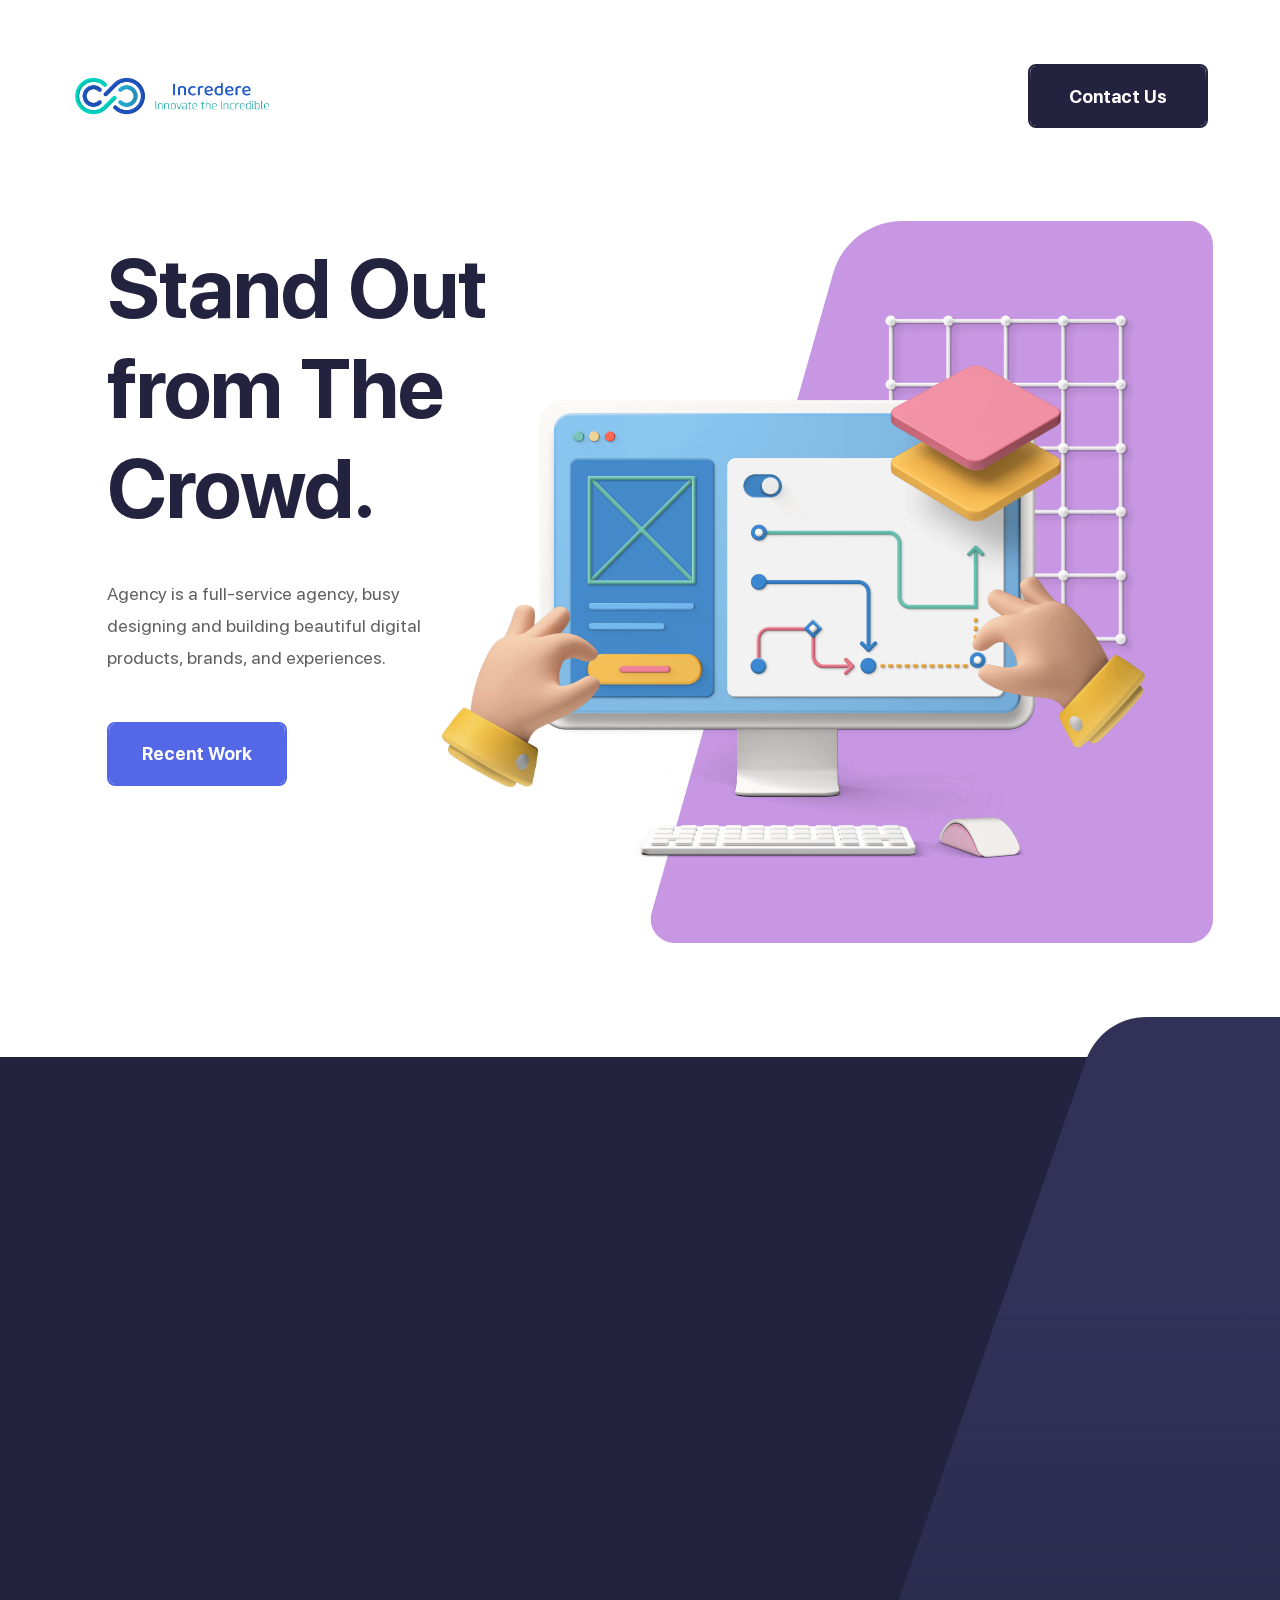
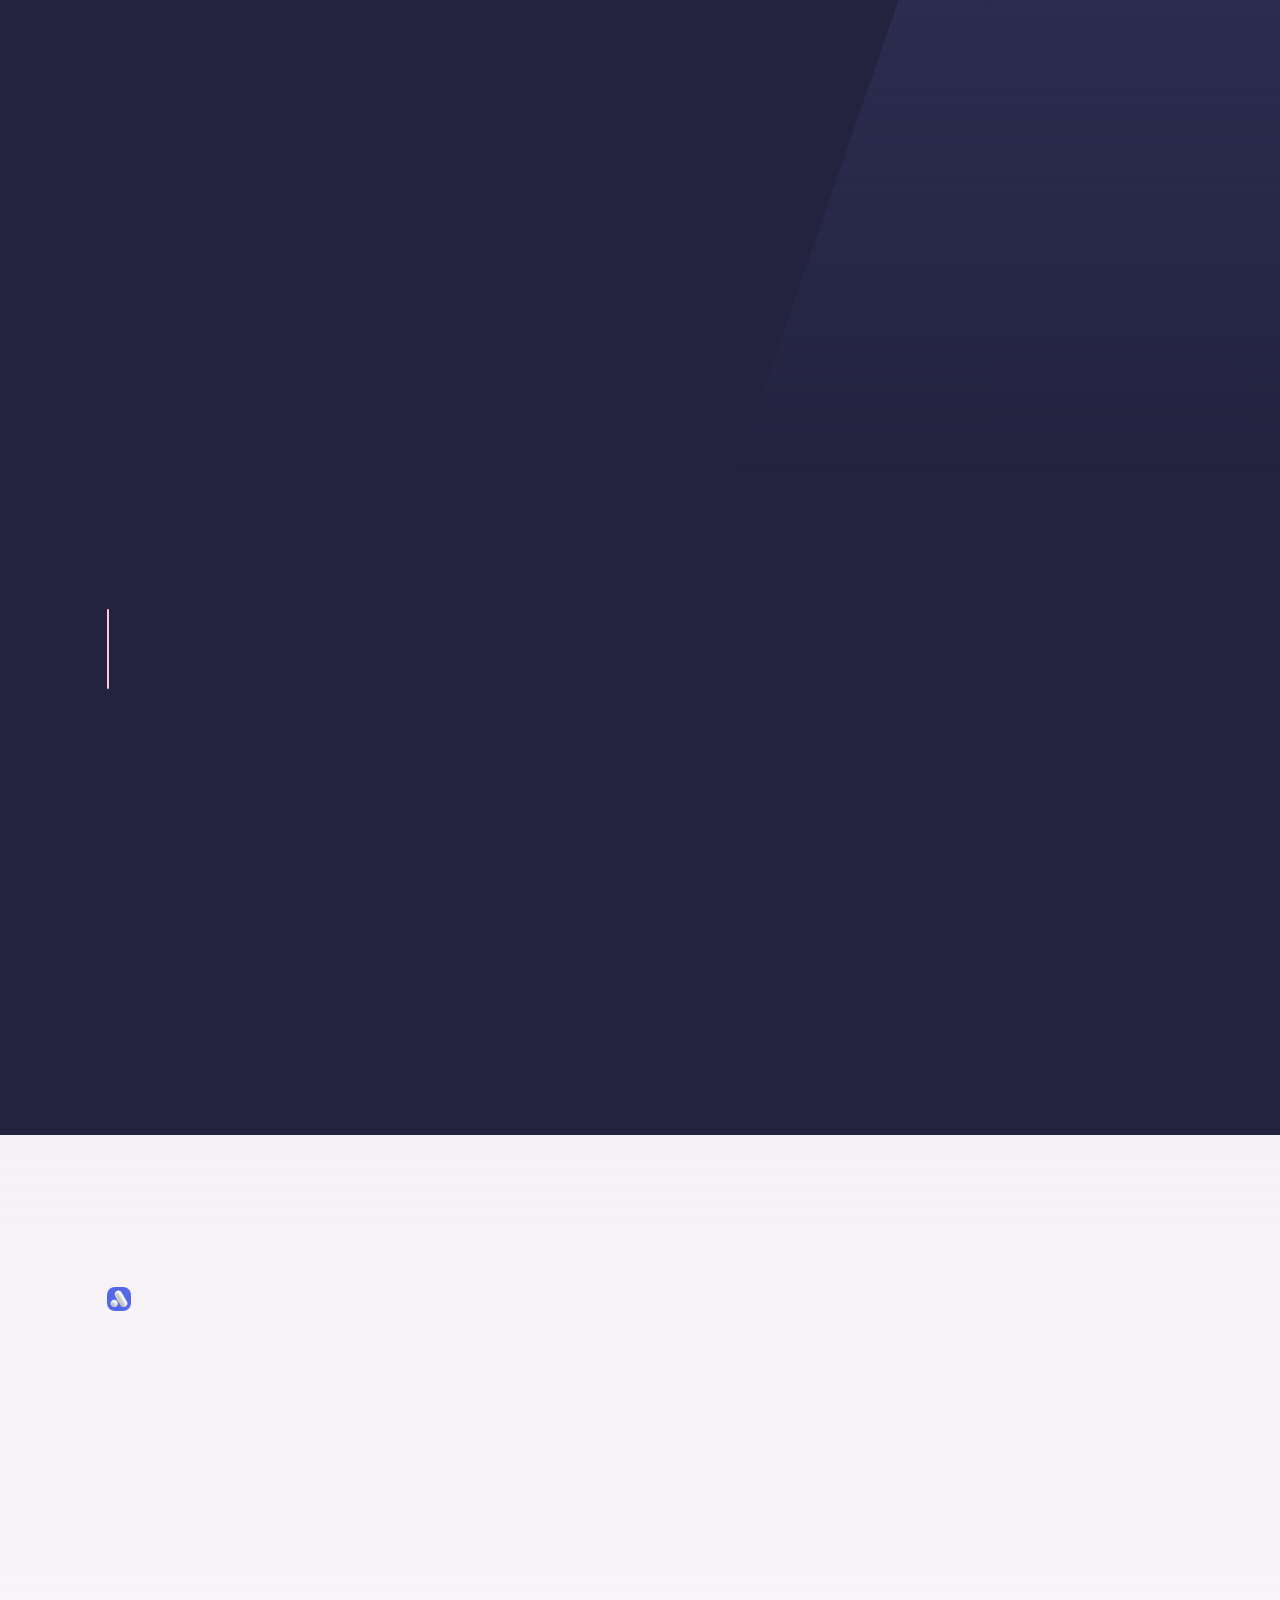
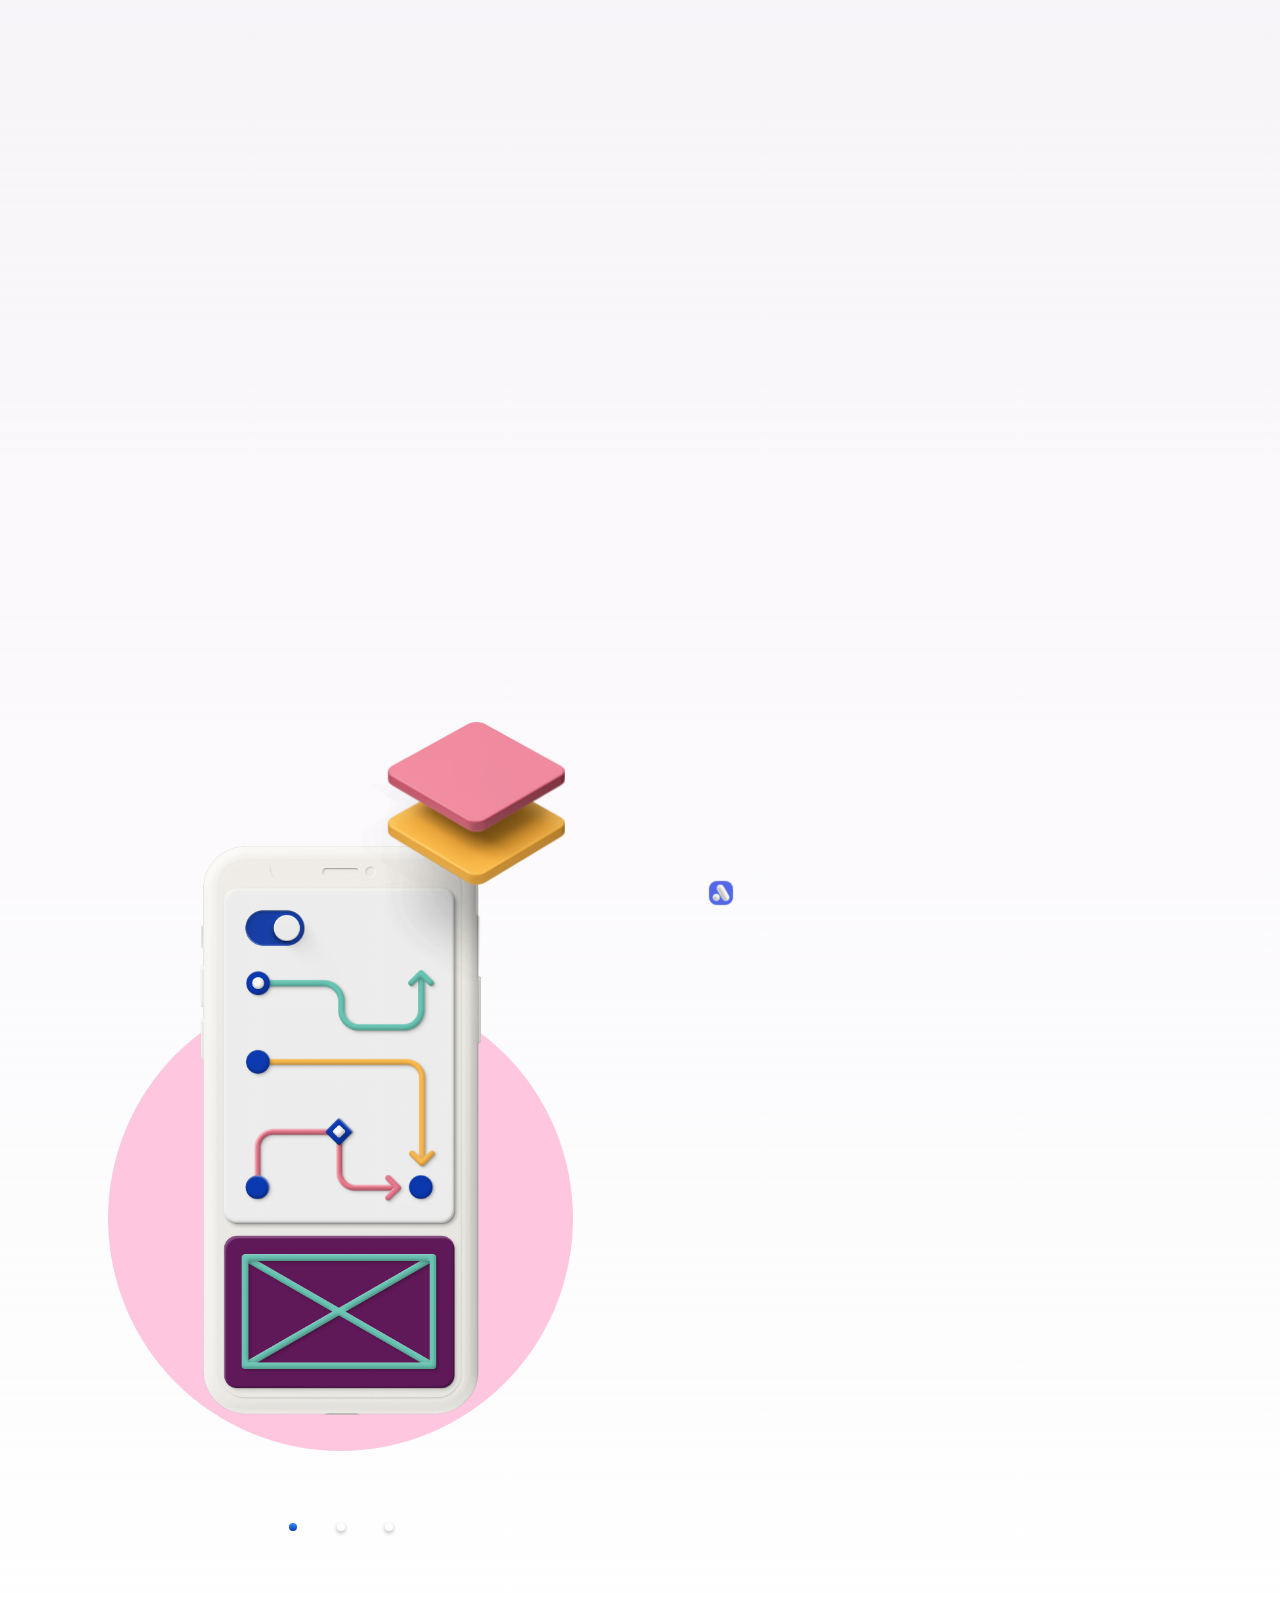
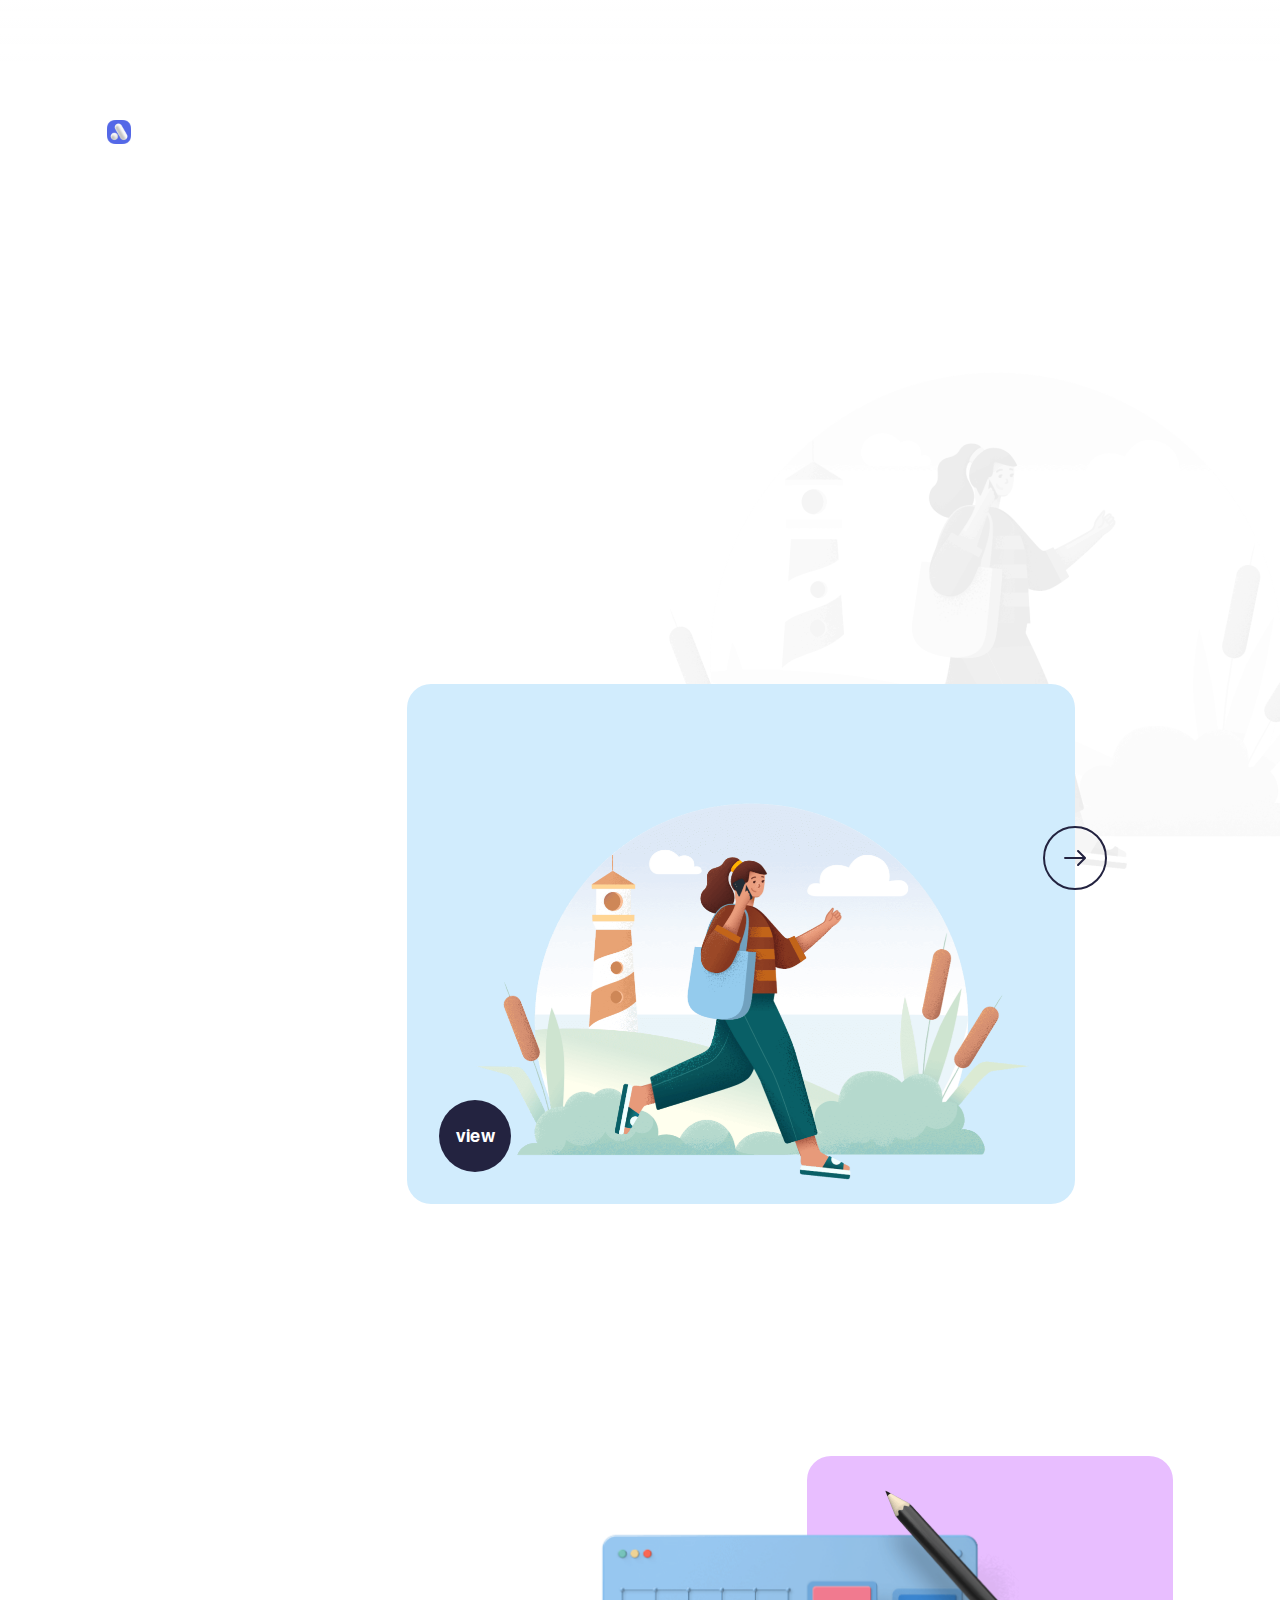
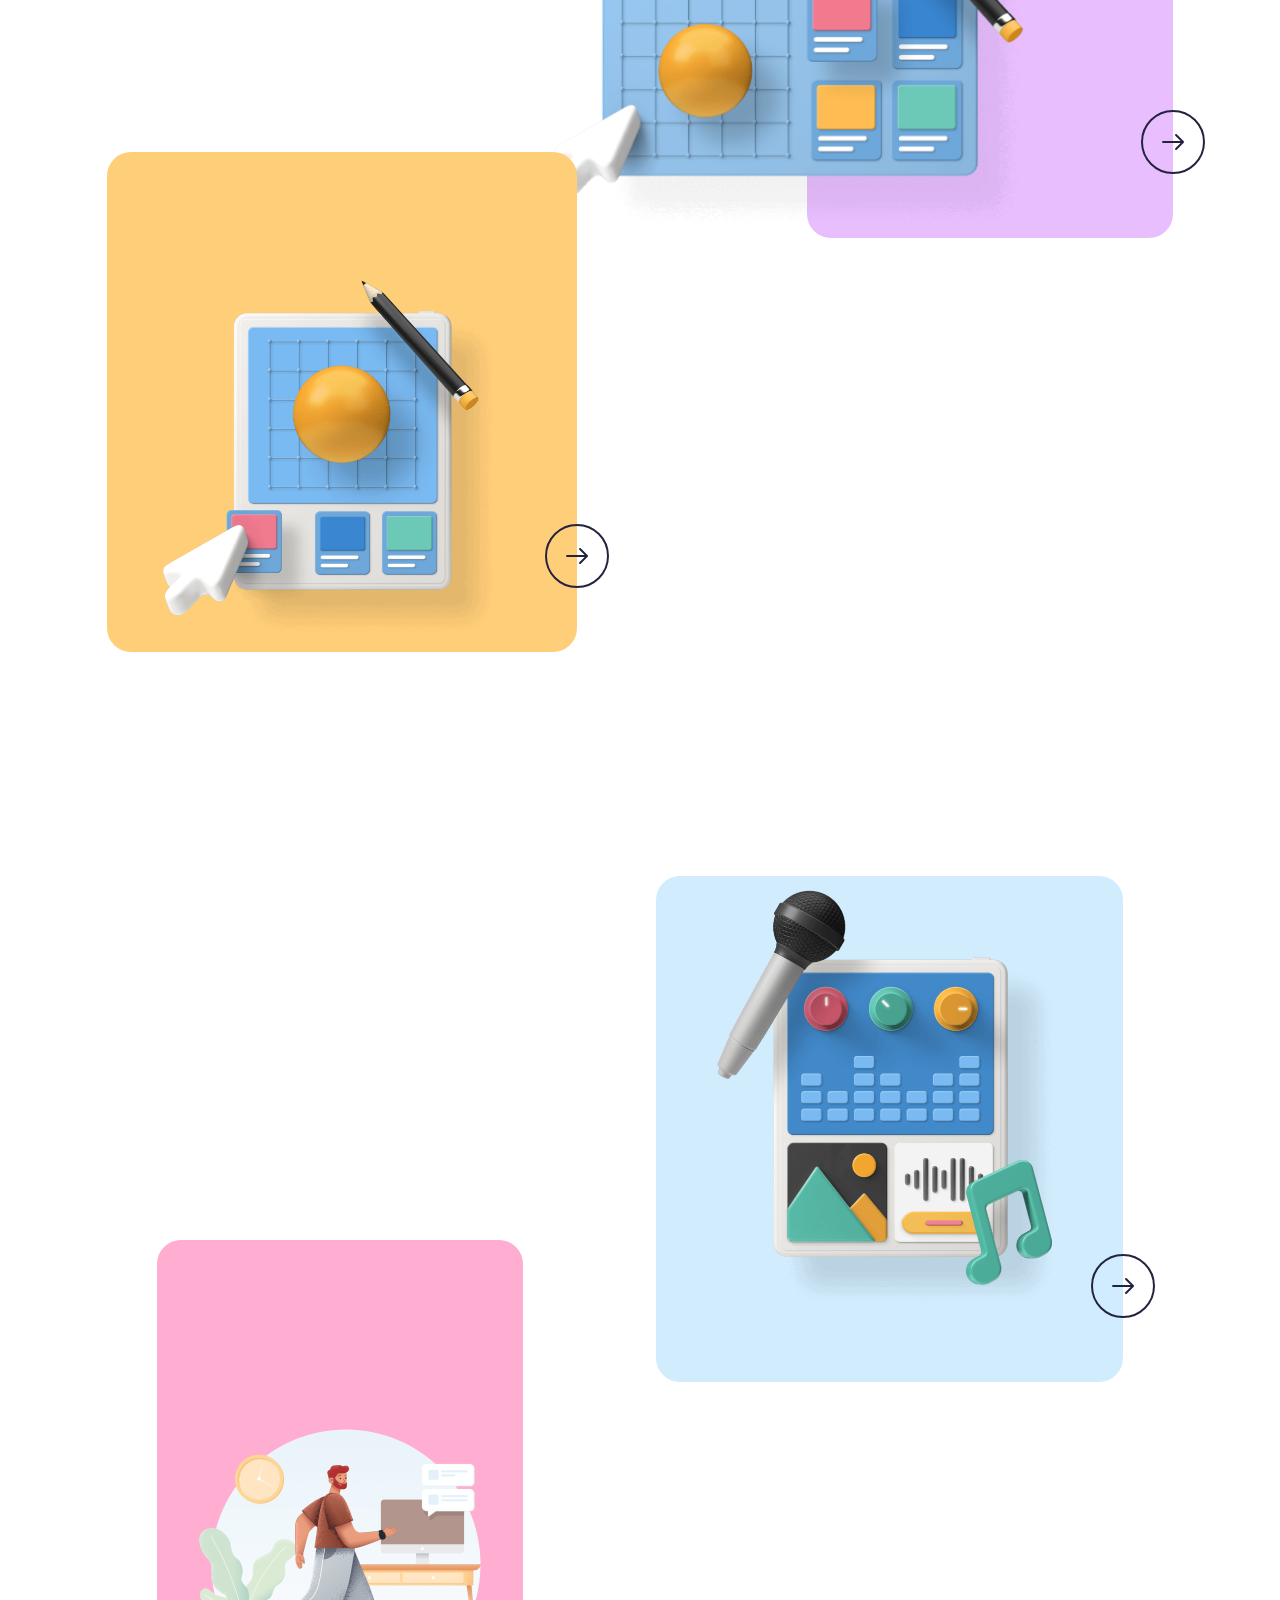
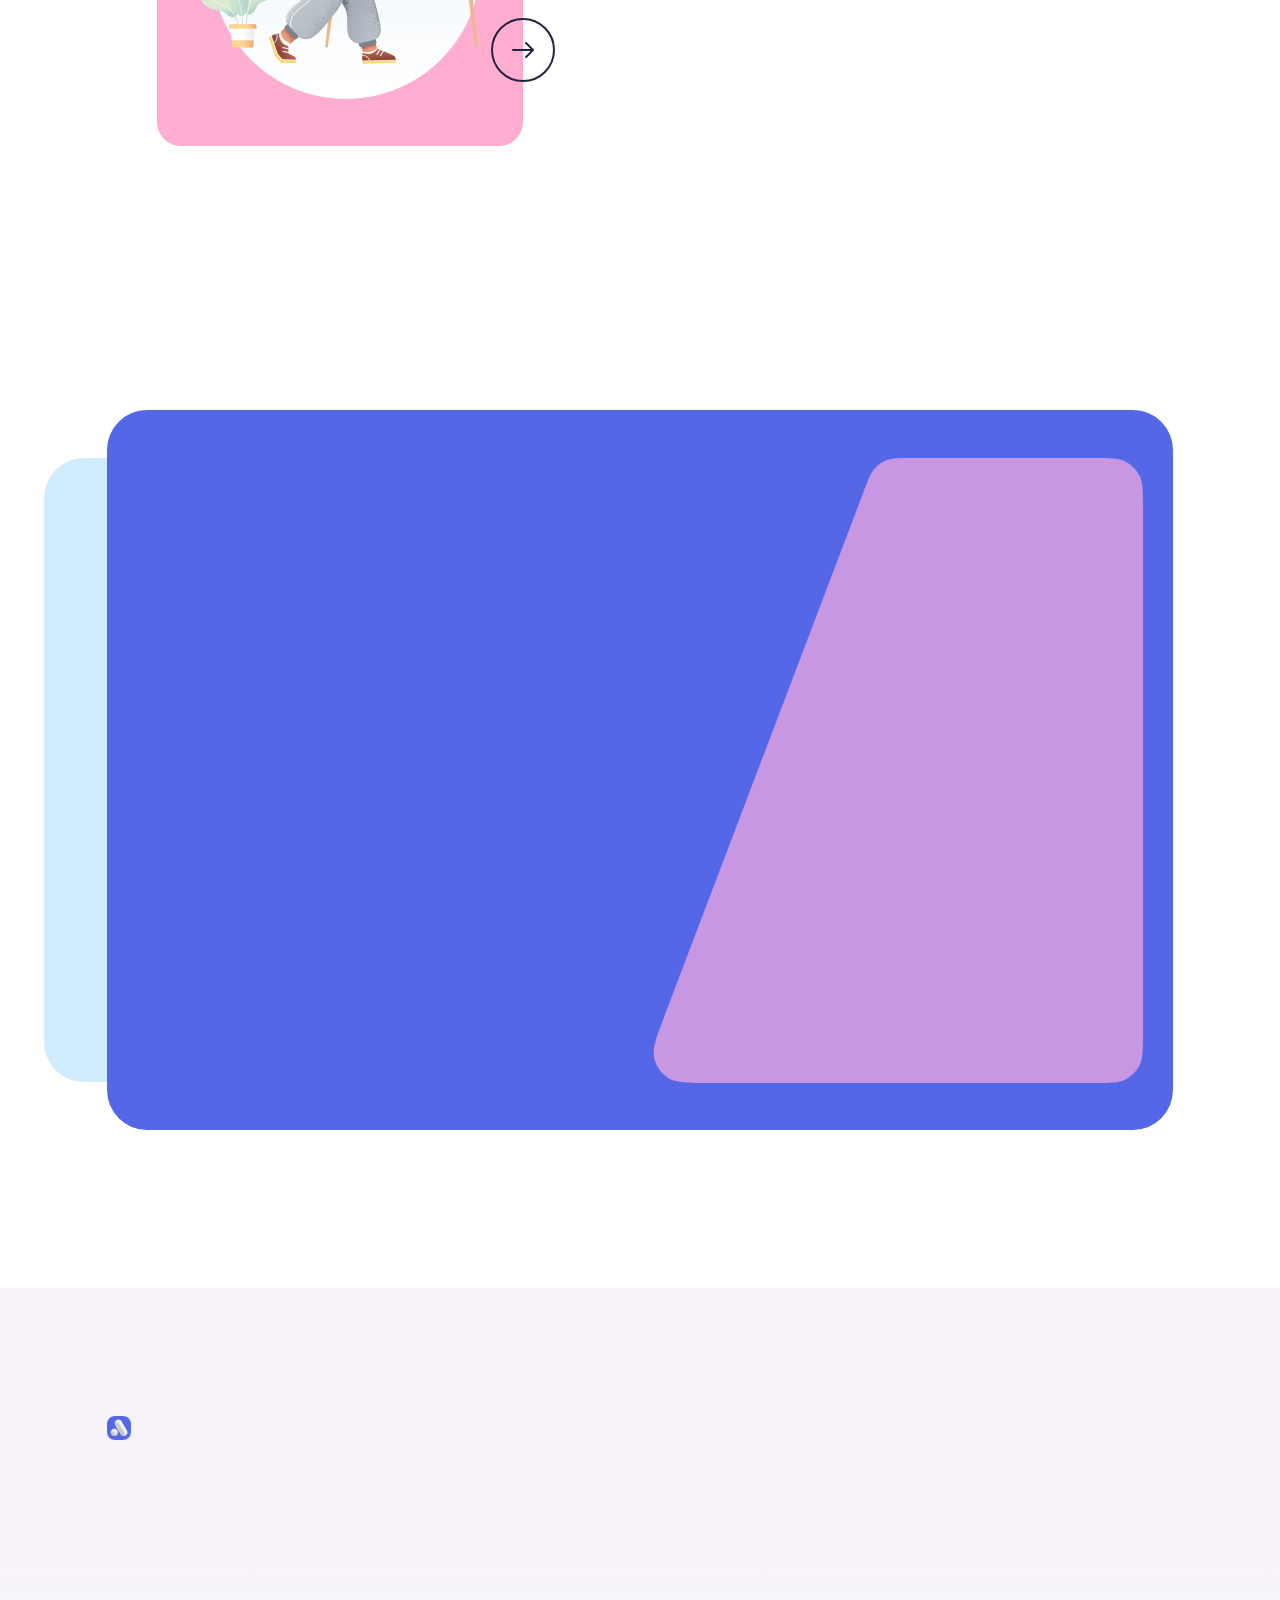
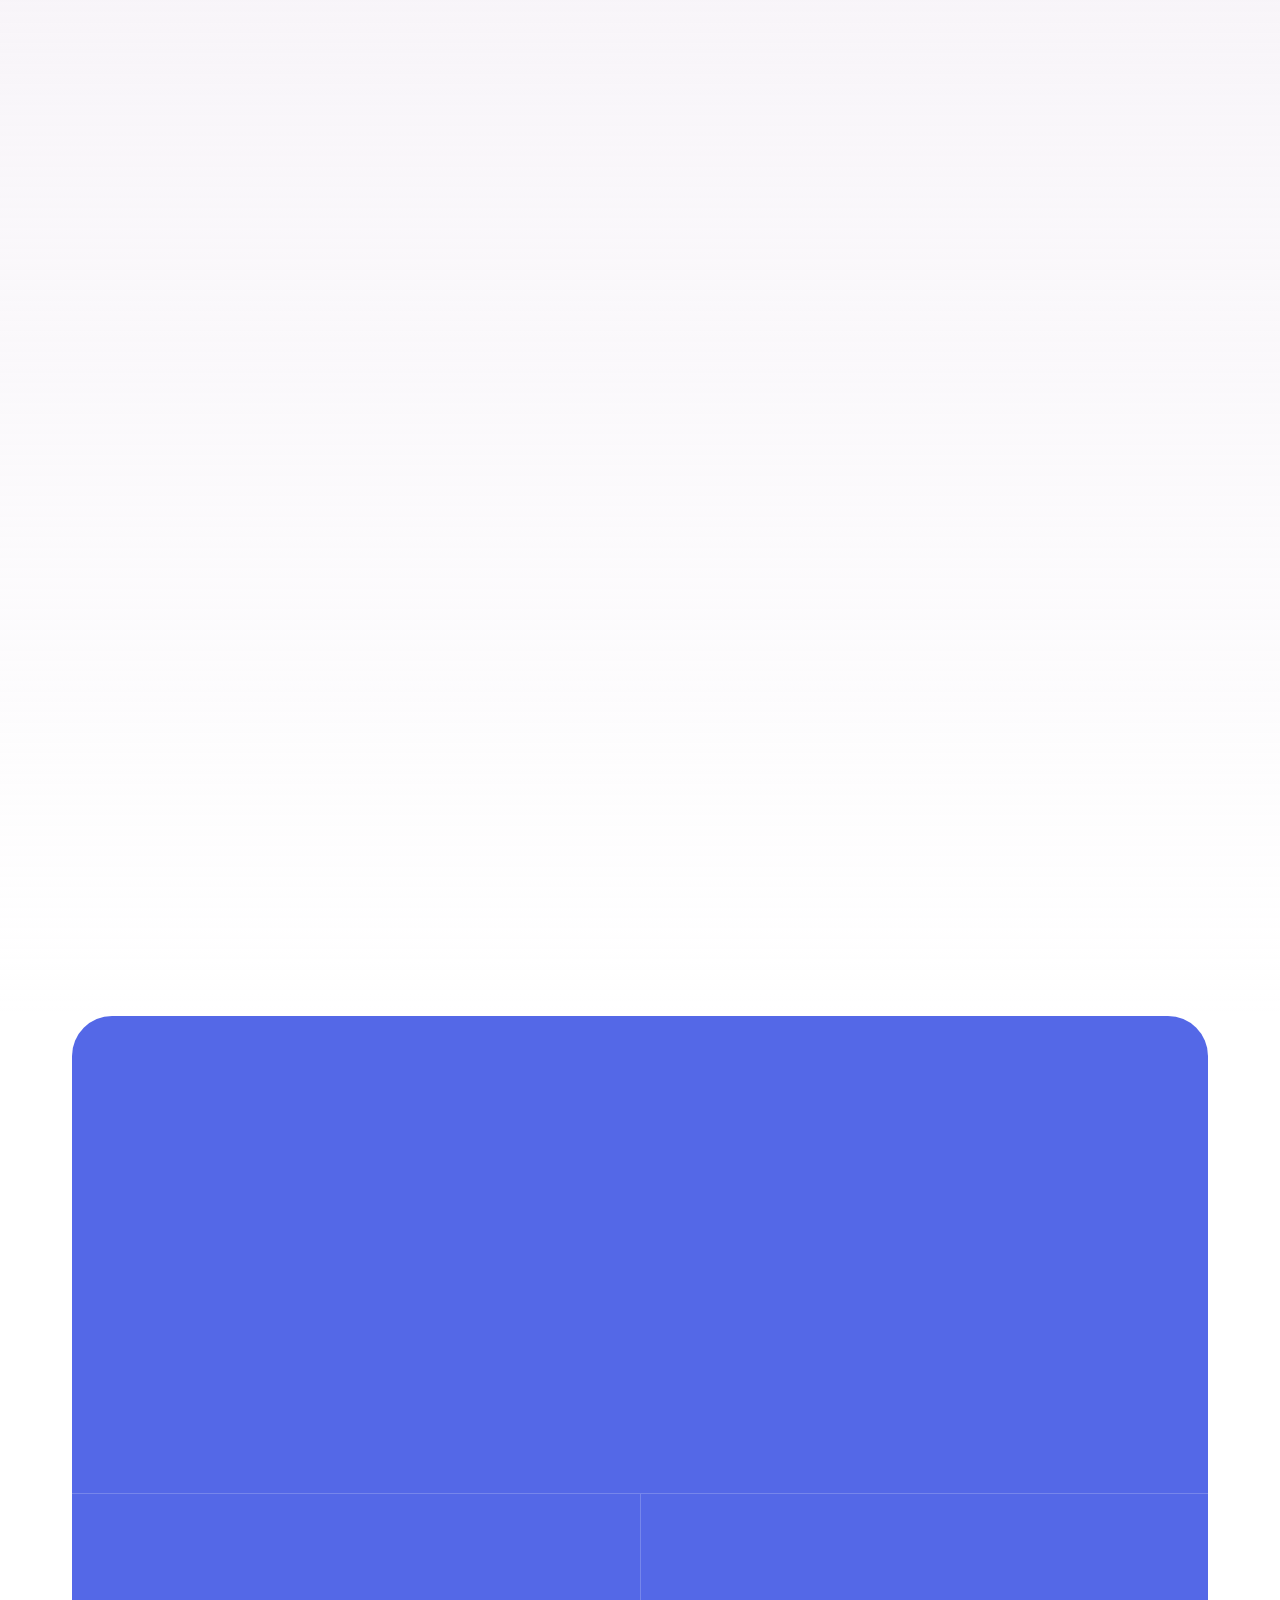
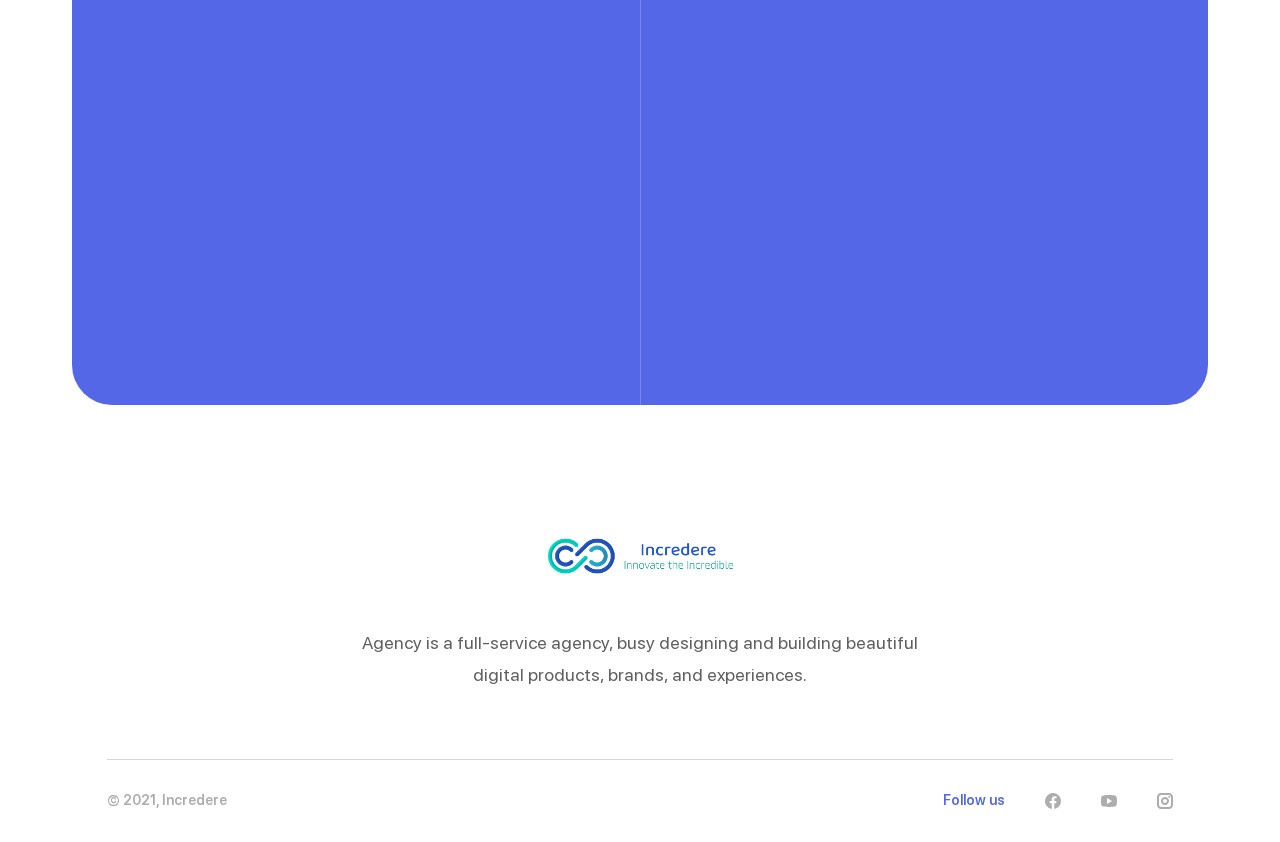
==== commit 4030f199: "copyright" ====
--- a/index.html
+++ b/index.html
@@ -511,7 +511,7 @@
             <div class="footer__text">Agency is a full-service agency, busy designing and building beautiful digital products, brands, and experiences.</div>
           </div>
           <div class="footer__bottom">
-            <div class="footer__copyright">© 2020, UI8 LLC.</div>
+            <div class="footer__copyright">© 2021, Incredere</div>
             <div class="footer__social">
               <div class="footer__text">Follow us</div>
               <div class="footer__list"><a class="footer__link" href="#"><svg class="icon icon-facebook">
@@ -532,6 +532,4 @@
     <script src="js/app.js"></script>
     <script src="js/common.js"></script>
   </body>
-
-<!-- Mirrored from ui8-folio-agency.herokuapp.com/index.html by HTTrack Website Copier/3.x [XR&CO'2014], Thu, 03 Jun 2021 15:18:24 GMT -->
 </html>
